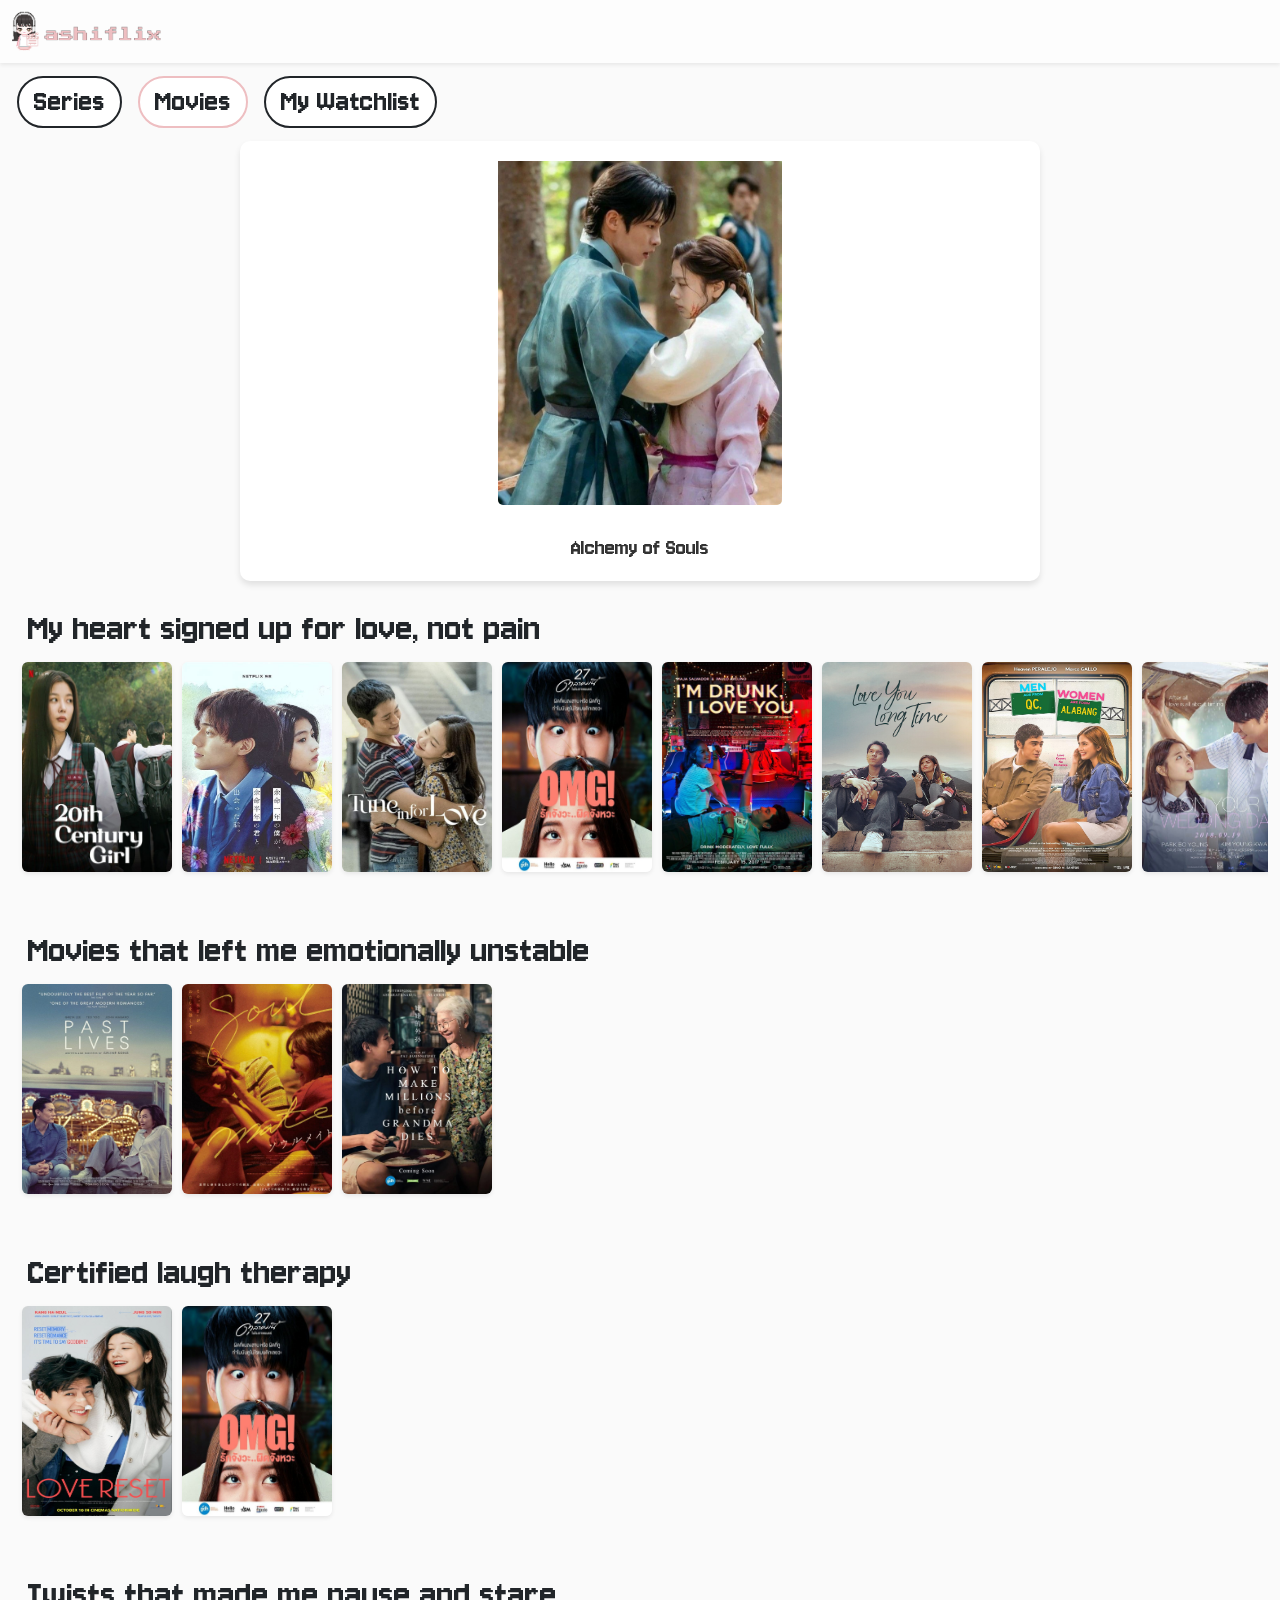
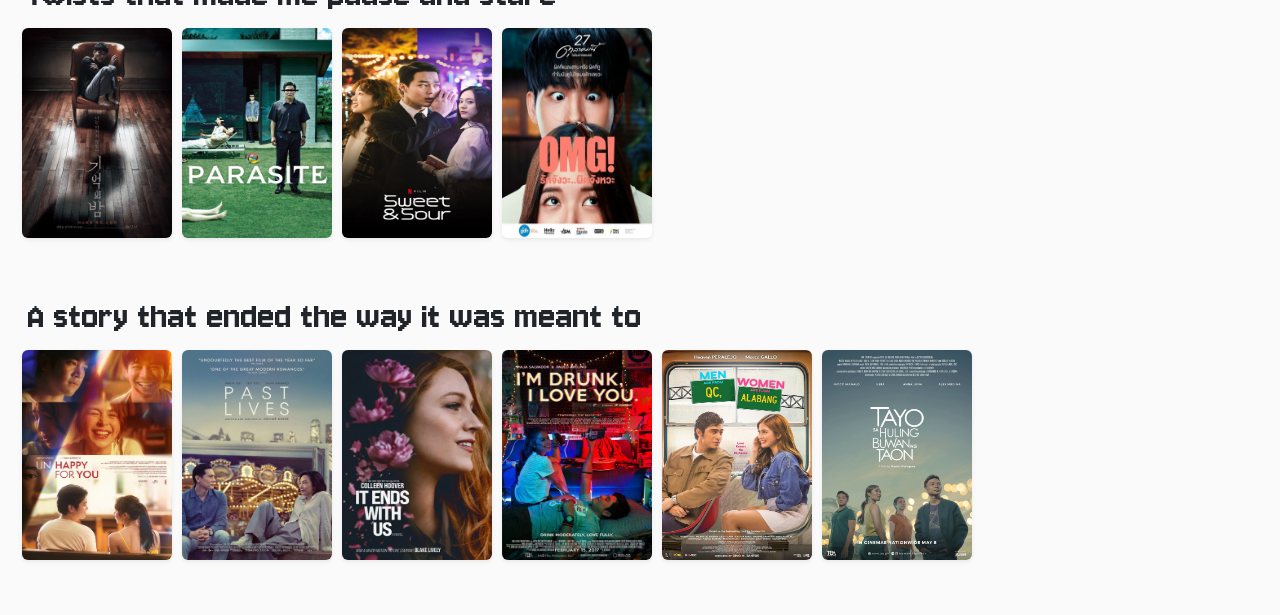
==== movies.html @ 098edb21 "update" ====
<!DOCTYPE html>
<html lang="en">
<head>
    <meta charset="UTF-8">
    <meta name="viewport" content="width=device-width, initial-scale=1.0">
    <title>Movies</title>
    <link rel="stylesheet" href="res/bootstrap@5.2.0.min.css">
    <link rel="stylesheet" href="res/chartist.min.css">
    <link href="style.css" rel="stylesheet">
    <link rel="preconnect" href="https://fonts.gstatic.com" crossorigin>
    <link href="https://fonts.googleapis.com/css2?family=Press+Start+2P&display=swap" rel="stylesheet"><link rel="preconnect" href="https://fonts.googleapis.com">
    <link rel="preconnect" href="https://fonts.gstatic.com" crossorigin>
    <link href="https://fonts.googleapis.com/css2?family=Jersey+10&family=Press+Start+2P&display=swap" rel="stylesheet">
</head>
<body>
<nav class="navbar navbar-expand-lg sticky-top shadow-sm custom-blur">
  <div class="container-fluid">
   <a href="index.html" class="me-2">
  <img src="/assets/logo.png" width="150" alt="Logo">
  </a>
  </div>
</nav>
<div class="container-fluid">
  <div class="category mt-2">
    <ul>
      <li class="category-item bg-white border-dark border border-2 rounded-pill">
        <a class="category-link fs-2 text-dark" href="series.html">Series</a>
      </li>
      <li class="category-item bg-white border-dark border border-2 rounded-pill active">
        <a class="category-link fs-2 text-dark" href="movies.html">Movies</a>
      </li>
      <li class="category-item bg-white border-dark border border-2 rounded-pill">
        <a class="category-link fs-2 text-dark" href="watchlist.html">My Watchlist</a>
      </li>
    </ul>
  </div>

  <div class="image-container mt-2">
    <div class="image-display" id="image-display">
    </div>
  </div>
  
  
<h1 class="mt-4 mb-1 ms-3 fs-1">My heart signed up for love, not pain</h1>
<div class="image-scroll-container">
  <div class="images-stack">
      <a href="shows-template.html?id=20th">
        <img src="/assets/20th.jpg" class="img rounded shadow-sm">
      </a>
  </div>
  <div class="images-stack">
      <a href="shows-template.html?id=dc">
        <img src="/assets/dc.jpg" class="img rounded shadow-sm">
      </a>
  </div>
  <div class="images-stack">
      <a href="shows-template.html?id=tifl">
        <img src="/assets/tifl.jpg" class="img rounded shadow-sm">
      </a>
  </div>
  <div class="images-stack">
      <a href="shows-template.html?id=omg">
        <img src="/assets/omg.jpg" class="img rounded shadow-sm">
      </a>
  </div>
  <div class="images-stack">
      <a href="shows-template.html?id=idily">
        <img src="/assets/idily.jpg" class="img rounded shadow-sm">
      </a>
  </div>
  <div class="images-stack">
      <a href="shows-template.html?id=lylt">
        <img src="/assets/lylt.jpg" class="img rounded shadow-sm">
      </a>
  </div>
  <div class="images-stack">
      <a href="shows-template.html?id=mw">
        <img src="/assets/mw.jpg" class="img rounded shadow-sm">
      </a>
  </div>
  <div class="images-stack">
      <a href="shows-template.html?id=oywd">
        <img src="/assets/oywd.jpg" class="img rounded shadow-sm">
      </a>
  </div>
</div>

<h1 class="mt-0 mb-1 ms-3 fs-1">Movies that left me emotionally unstable</h1>
<div class="image-scroll-container">
  <div class="images-stack">
      <a href="shows-template.html?id=pl">
        <img src="/assets/pl.jpg" class="img rounded shadow-sm">
      </a>
  </div>
  <div class="images-stack">
      <a href="shows-template.html?id=soulmate">
        <img src="/assets/soulmate.jpg" class="img rounded shadow-sm">
      </a>
  </div>
  <div class="images-stack">
      <a href="shows-template.html?id=htmm">
        <img src="/assets/htmm.jpg" class="img rounded shadow-sm">
      </a>
  </div>
</div>

<h1 class="mt-0 mb-1 ms-3 fs-1">Certified laugh therapy</h1>
<div class="image-scroll-container">
  <div class="images-stack">
      <a href="shows-template.html?id=lr">
        <img src="/assets/lr.jpg" class="img rounded shadow-sm">
      </a>
  </div>
  <div class="images-stack">
      <a href="shows-template.html?id=omg">
        <img src="/assets/omg.jpg" class="img rounded shadow-sm">
      </a>
  </div>
</div>

<h1 class="mt-0 mb-1 ms-3 fs-1">Twists that made me pause and stare</h1>
<div class="image-scroll-container">
  <div class="images-stack">
      <a href="shows-template.html?id=forgotten">
        <img src="/assets/forgotten.jpg" class="img rounded shadow-sm">
      </a>
  </div>
  <div class="images-stack">
      <a href="shows-template.html?id=parasite">
        <img src="/assets/parasite.jpg" class="img rounded shadow-sm">
      </a>
  </div>
  <div class="images-stack">
      <a href="shows-template.html?id=ss">
        <img src="/assets/ss.jpg" class="img rounded shadow-sm">
      </a>
  </div>
  <div class="images-stack">
      <a href="shows-template.html?id=omg">
        <img src="/assets/omg.jpg" class="img rounded shadow-sm">
      </a>
  </div>
</div>

<h1 class="mt-0 mb-1 ms-3 fs-1">A story that ended the way it was meant to</h1>
<div class="image-scroll-container">
  <div class="images-stack">
      <a href="shows-template.html?id=ufy">
        <img src="/assets/ufy.jpg" class="img rounded shadow-sm">
      </a>
  </div>
  <div class="images-stack">
      <a href="shows-template.html?id=pl">
        <img src="/assets/pl.jpg" class="img rounded shadow-sm">
      </a>
  </div>
  <div class="images-stack">
      <a href="shows-template.html?id=iewu">
        <img src="/assets/iewu.jpg" class="img rounded shadow-sm">
      </a>
  </div>
  <div class="images-stack">
      <a href="shows-template.html?id=idily">
        <img src="/assets/idily.jpg" class="img rounded shadow-sm">
      </a>
  </div>
  <div class="images-stack">
      <a href="shows-template.html?id=mw">
        <img src="/assets/mw.jpg" class="img rounded shadow-sm">
      </a>
  </div>
  <div class="images-stack">
      <a href="shows-template.html?id=thbt">
        <img src="/assets/thbt.jpg" class="img rounded shadow-sm">
      </a>
  </div>
</div>
</div>
    <script src="https://cdn.jsdelivr.net/npm/popper.js@1.16.0/dist/umd/popper.min.js" integrity="sha384-Q6E9RHvbIyZFJoft+2mJbHaEWldlvI9IOYy5n3zV9zzTtmI3UksdQRVvoxMfooAo" crossorigin="anonymous"></script>
    <script src="https://stackpath.bootstrapcdn.com/bootstrap/5.0.0-alpha1/js/bootstrap.min.js" integrity="sha384-oesi62hOLfzrys4LxRF63OJCXdXDipiYWBnvTl9Y9/TRlw5xlKIEHpNyvvDShgf/" crossorigin="anonymous"></script>
    <script src="https://cdn.jsdelivr.net/chartist.js/latest/chartist.min.js"></script>
    <script src="https://cdn.jsdelivr.net/npm/bootstrap@5.3.0/dist/js/bootstrap.bundle.min.js"></script>
     <script src="script.js"></script>
   
</body>
</html>
---- res/bootstrap@5.2.0.min.css ----
@charset "UTF-8";/*!
 * Bootstrap  v5.2.0 (https://getbootstrap.com/)
 * Copyright 2011-2022 The Bootstrap Authors
 * Copyright 2011-2022 Twitter, Inc.
 * Licensed under MIT (https://github.com/twbs/bootstrap/blob/main/LICENSE)
 */:root{--bs-blue:#0d6efd;--bs-indigo:#6610f2;--bs-purple:#6f42c1;--bs-pink:#d63384;--bs-red:#dc3545;--bs-orange:#fd7e14;--bs-yellow:#ffc107;--bs-green:#198754;--bs-teal:#20c997;--bs-cyan:#0dcaf0;--bs-black:#000;--bs-white:#fff;--bs-gray:#6c757d;--bs-gray-dark:#343a40;--bs-gray-100:#f8f9fa;--bs-gray-200:#e9ecef;--bs-gray-300:#dee2e6;--bs-gray-400:#ced4da;--bs-gray-500:#adb5bd;--bs-gray-600:#6c757d;--bs-gray-700:#495057;--bs-gray-800:#343a40;--bs-gray-900:#212529;--bs-primary:#0d6efd;--bs-secondary:#6c757d;--bs-success:#198754;--bs-info:#0dcaf0;--bs-warning:#ffc107;--bs-danger:#dc3545;--bs-light:#f8f9fa;--bs-dark:#212529;--bs-primary-rgb:13,110,253;--bs-secondary-rgb:108,117,125;--bs-success-rgb:25,135,84;--bs-info-rgb:13,202,240;--bs-warning-rgb:255,193,7;--bs-danger-rgb:220,53,69;--bs-light-rgb:248,249,250;--bs-dark-rgb:33,37,41;--bs-white-rgb:255,255,255;--bs-black-rgb:0,0,0;--bs-body-color-rgb:33,37,41;--bs-body-bg-rgb:255,255,255;--bs-font-sans-serif:system-ui,-apple-system,"Segoe UI",Roboto,"Helvetica Neue","Noto Sans","Liberation Sans",Arial,sans-serif,"Apple Color Emoji","Segoe UI Emoji","Segoe UI Symbol","Noto Color Emoji";--bs-font-monospace:SFMono-Regular,Menlo,Monaco,Consolas,"Liberation Mono","Courier New",monospace;--bs-gradient:linear-gradient(180deg, rgba(255, 255, 255, 0.15), rgba(255, 255, 255, 0));--bs-body-font-family:var(--bs-font-sans-serif);--bs-body-font-size:1rem;--bs-body-font-weight:400;--bs-body-line-height:1.5;--bs-body-color:#212529;--bs-body-bg:#fff;--bs-border-width:1px;--bs-border-style:solid;--bs-border-color:#dee2e6;--bs-border-color-translucent:rgba(0, 0, 0, 0.175);--bs-border-radius:0.375rem;--bs-border-radius-sm:0.25rem;--bs-border-radius-lg:0.5rem;--bs-border-radius-xl:1rem;--bs-border-radius-2xl:2rem;--bs-border-radius-pill:50rem;--bs-link-color:#0d6efd;--bs-link-hover-color:#0a58ca;--bs-code-color:#d63384;--bs-highlight-bg:#fff3cd}*,::after,::before{box-sizing:border-box}@media (prefers-reduced-motion:no-preference){:root{scroll-behavior:smooth}}body{margin:0;font-family:var(--bs-body-font-family);font-size:var(--bs-body-font-size);font-weight:var(--bs-body-font-weight);line-height:var(--bs-body-line-height);color:var(--bs-body-color);text-align:var(--bs-body-text-align);background-color:var(--bs-body-bg);-webkit-text-size-adjust:100%;-webkit-tap-highlight-color:transparent}hr{margin:1rem 0;color:inherit;border:0;border-top:1px solid;opacity:.25}.h1,.h2,.h3,.h4,.h5,.h6,h1,h2,h3,h4,h5,h6{margin-top:0;margin-bottom:.5rem;font-weight:500;line-height:1.2}.h1,h1{font-size:calc(1.375rem + 1.5vw)}@media (min-width:1200px){.h1,h1{font-size:2.5rem}}.h2,h2{font-size:calc(1.325rem + .9vw)}@media (min-width:1200px){.h2,h2{font-size:2rem}}.h3,h3{font-size:calc(1.3rem + .6vw)}@media (min-width:1200px){.h3,h3{font-size:1.75rem}}.h4,h4{font-size:calc(1.275rem + .3vw)}@media (min-width:1200px){.h4,h4{font-size:1.5rem}}.h5,h5{font-size:1.25rem}.h6,h6{font-size:1rem}p{margin-top:0;margin-bottom:1rem}abbr[title]{-webkit-text-decoration:underline dotted;text-decoration:underline dotted;cursor:help;-webkit-text-decoration-skip-ink:none;text-decoration-skip-ink:none}address{margin-bottom:1rem;font-style:normal;line-height:inherit}ol,ul{padding-left:2rem}dl,ol,ul{margin-top:0;margin-bottom:1rem}ol ol,ol ul,ul ol,ul ul{margin-bottom:0}dt{font-weight:700}dd{margin-bottom:.5rem;margin-left:0}blockquote{margin:0 0 1rem}b,strong{font-weight:bolder}.small,small{font-size:.875em}.mark,mark{padding:.1875em;background-color:var(--bs-highlight-bg)}sub,sup{position:relative;font-size:.75em;line-height:0;vertical-align:baseline}sub{bottom:-.25em}sup{top:-.5em}a{color:var(--bs-link-color);text-decoration:underline}a:hover{color:var(--bs-link-hover-color)}a:not([href]):not([class]),a:not([href]):not([class]):hover{color:inherit;text-decoration:none}code,kbd,pre,samp{font-family:var(--bs-font-monospace);font-size:1em}pre{display:block;margin-top:0;margin-bottom:1rem;overflow:auto;font-size:.875em}pre code{font-size:inherit;color:inherit;word-break:normal}code{font-size:.875em;color:var(--bs-code-color);word-wrap:break-word}a>code{color:inherit}kbd{padding:.1875rem .375rem;font-size:.875em;color:var(--bs-body-bg);background-color:var(--bs-body-color);border-radius:.25rem}kbd kbd{padding:0;font-size:1em}figure{margin:0 0 1rem}img,svg{vertical-align:middle}table{caption-side:bottom;border-collapse:collapse}caption{padding-top:.5rem;padding-bottom:.5rem;color:#6c757d;text-align:left}th{text-align:inherit;text-align:-webkit-match-parent}tbody,td,tfoot,th,thead,tr{border-color:inherit;border-style:solid;border-width:0}label{display:inline-block}button{border-radius:0}button:focus:not(:focus-visible){outline:0}button,input,optgroup,select,textarea{margin:0;font-family:inherit;font-size:inherit;line-height:inherit}button,select{text-transform:none}[role=button]{cursor:pointer}select{word-wrap:normal}select:disabled{opacity:1}[list]:not([type=date]):not([type=datetime-local]):not([type=month]):not([type=week]):not([type=time])::-webkit-calendar-picker-indicator{display:none!important}[type=button],[type=reset],[type=submit],button{-webkit-appearance:button}[type=button]:not(:disabled),[type=reset]:not(:disabled),[type=submit]:not(:disabled),button:not(:disabled){cursor:pointer}::-moz-focus-inner{padding:0;border-style:none}textarea{resize:vertical}fieldset{min-width:0;padding:0;margin:0;border:0}legend{float:left;width:100%;padding:0;margin-bottom:.5rem;font-size:calc(1.275rem + .3vw);line-height:inherit}@media (min-width:1200px){legend{font-size:1.5rem}}legend+*{clear:left}::-webkit-datetime-edit-day-field,::-webkit-datetime-edit-fields-wrapper,::-webkit-datetime-edit-hour-field,::-webkit-datetime-edit-minute,::-webkit-datetime-edit-month-field,::-webkit-datetime-edit-text,::-webkit-datetime-edit-year-field{padding:0}::-webkit-inner-spin-button{height:auto}[type=search]{outline-offset:-2px;-webkit-appearance:textfield}::-webkit-search-decoration{-webkit-appearance:none}::-webkit-color-swatch-wrapper{padding:0}::-webkit-file-upload-button{font:inherit;-webkit-appearance:button}::file-selector-button{font:inherit;-webkit-appearance:button}output{display:inline-block}iframe{border:0}summary{display:list-item;cursor:pointer}progress{vertical-align:baseline}[hidden]{display:none!important}.lead{font-size:1.25rem;font-weight:300}.display-1{font-size:calc(1.625rem + 4.5vw);font-weight:300;line-height:1.2}@media (min-width:1200px){.display-1{font-size:5rem}}.display-2{font-size:calc(1.575rem + 3.9vw);font-weight:300;line-height:1.2}@media (min-width:1200px){.display-2{font-size:4.5rem}}.display-3{font-size:calc(1.525rem + 3.3vw);font-weight:300;line-height:1.2}@media (min-width:1200px){.display-3{font-size:4rem}}.display-4{font-size:calc(1.475rem + 2.7vw);font-weight:300;line-height:1.2}@media (min-width:1200px){.display-4{font-size:3.5rem}}.display-5{font-size:calc(1.425rem + 2.1vw);font-weight:300;line-height:1.2}@media (min-width:1200px){.display-5{font-size:3rem}}.display-6{font-size:calc(1.375rem + 1.5vw);font-weight:300;line-height:1.2}@media (min-width:1200px){.display-6{font-size:2.5rem}}.list-unstyled{padding-left:0;list-style:none}.list-inline{padding-left:0;list-style:none}.list-inline-item{display:inline-block}.list-inline-item:not(:last-child){margin-right:.5rem}.initialism{font-size:.875em;text-transform:uppercase}.blockquote{margin-bottom:1rem;font-size:1.25rem}.blockquote>:last-child{margin-bottom:0}.blockquote-footer{margin-top:-1rem;margin-bottom:1rem;font-size:.875em;color:#6c757d}.blockquote-footer::before{content:"— "}.img-fluid{max-width:100%;height:auto}.img-thumbnail{padding:.25rem;background-color:#fff;border:1px solid var(--bs-border-color);border-radius:.375rem;max-width:100%;height:auto}.figure{display:inline-block}.figure-img{margin-bottom:.5rem;line-height:1}.figure-caption{font-size:.875em;color:#6c757d}.container,.container-fluid,.container-lg,.container-md,.container-sm,.container-xl,.container-xxl{--bs-gutter-x:1.5rem;--bs-gutter-y:0;width:100%;padding-right:calc(var(--bs-gutter-x) * .5);padding-left:calc(var(--bs-gutter-x) * .5);margin-right:auto;margin-left:auto}@media (min-width:576px){.container,.container-sm{max-width:540px}}@media (min-width:768px){.container,.container-md,.container-sm{max-width:720px}}@media (min-width:992px){.container,.container-lg,.container-md,.container-sm{max-width:960px}}@media (min-width:1200px){.container,.container-lg,.container-md,.container-sm,.container-xl{max-width:1140px}}@media (min-width:1400px){.container,.container-lg,.container-md,.container-sm,.container-xl,.container-xxl{max-width:1320px}}.row{--bs-gutter-x:1.5rem;--bs-gutter-y:0;display:flex;flex-wrap:wrap;margin-top:calc(-1 * var(--bs-gutter-y));margin-right:calc(-.5 * var(--bs-gutter-x));margin-left:calc(-.5 * var(--bs-gutter-x))}.row>*{flex-shrink:0;width:100%;max-width:100%;padding-right:calc(var(--bs-gutter-x) * .5);padding-left:calc(var(--bs-gutter-x) * .5);margin-top:var(--bs-gutter-y)}.col{flex:1 0 0%}.row-cols-auto>*{flex:0 0 auto;width:auto}.row-cols-1>*{flex:0 0 auto;width:100%}.row-cols-2>*{flex:0 0 auto;width:50%}.row-cols-3>*{flex:0 0 auto;width:33.3333333333%}.row-cols-4>*{flex:0 0 auto;width:25%}.row-cols-5>*{flex:0 0 auto;width:20%}.row-cols-6>*{flex:0 0 auto;width:16.6666666667%}.col-auto{flex:0 0 auto;width:auto}.col-1{flex:0 0 auto;width:8.33333333%}.col-2{flex:0 0 auto;width:16.66666667%}.col-3{flex:0 0 auto;width:25%}.col-4{flex:0 0 auto;width:33.33333333%}.col-5{flex:0 0 auto;width:41.66666667%}.col-6{flex:0 0 auto;width:50%}.col-7{flex:0 0 auto;width:58.33333333%}.col-8{flex:0 0 auto;width:66.66666667%}.col-9{flex:0 0 auto;width:75%}.col-10{flex:0 0 auto;width:83.33333333%}.col-11{flex:0 0 auto;width:91.66666667%}.col-12{flex:0 0 auto;width:100%}.offset-1{margin-left:8.33333333%}.offset-2{margin-left:16.66666667%}.offset-3{margin-left:25%}.offset-4{margin-left:33.33333333%}.offset-5{margin-left:41.66666667%}.offset-6{margin-left:50%}.offset-7{margin-left:58.33333333%}.offset-8{margin-left:66.66666667%}.offset-9{margin-left:75%}.offset-10{margin-left:83.33333333%}.offset-11{margin-left:91.66666667%}.g-0,.gx-0{--bs-gutter-x:0}.g-0,.gy-0{--bs-gutter-y:0}.g-1,.gx-1{--bs-gutter-x:0.25rem}.g-1,.gy-1{--bs-gutter-y:0.25rem}.g-2,.gx-2{--bs-gutter-x:0.5rem}.g-2,.gy-2{--bs-gutter-y:0.5rem}.g-3,.gx-3{--bs-gutter-x:1rem}.g-3,.gy-3{--bs-gutter-y:1rem}.g-4,.gx-4{--bs-gutter-x:1.5rem}.g-4,.gy-4{--bs-gutter-y:1.5rem}.g-5,.gx-5{--bs-gutter-x:3rem}.g-5,.gy-5{--bs-gutter-y:3rem}@media (min-width:576px){.col-sm{flex:1 0 0%}.row-cols-sm-auto>*{flex:0 0 auto;width:auto}.row-cols-sm-1>*{flex:0 0 auto;width:100%}.row-cols-sm-2>*{flex:0 0 auto;width:50%}.row-cols-sm-3>*{flex:0 0 auto;width:33.3333333333%}.row-cols-sm-4>*{flex:0 0 auto;width:25%}.row-cols-sm-5>*{flex:0 0 auto;width:20%}.row-cols-sm-6>*{flex:0 0 auto;width:16.6666666667%}.col-sm-auto{flex:0 0 auto;width:auto}.col-sm-1{flex:0 0 auto;width:8.33333333%}.col-sm-2{flex:0 0 auto;width:16.66666667%}.col-sm-3{flex:0 0 auto;width:25%}.col-sm-4{flex:0 0 auto;width:33.33333333%}.col-sm-5{flex:0 0 auto;width:41.66666667%}.col-sm-6{flex:0 0 auto;width:50%}.col-sm-7{flex:0 0 auto;width:58.33333333%}.col-sm-8{flex:0 0 auto;width:66.66666667%}.col-sm-9{flex:0 0 auto;width:75%}.col-sm-10{flex:0 0 auto;width:83.33333333%}.col-sm-11{flex:0 0 auto;width:91.66666667%}.col-sm-12{flex:0 0 auto;width:100%}.offset-sm-0{margin-left:0}.offset-sm-1{margin-left:8.33333333%}.offset-sm-2{margin-left:16.66666667%}.offset-sm-3{margin-left:25%}.offset-sm-4{margin-left:33.33333333%}.offset-sm-5{margin-left:41.66666667%}.offset-sm-6{margin-left:50%}.offset-sm-7{margin-left:58.33333333%}.offset-sm-8{margin-left:66.66666667%}.offset-sm-9{margin-left:75%}.offset-sm-10{margin-left:83.33333333%}.offset-sm-11{margin-left:91.66666667%}.g-sm-0,.gx-sm-0{--bs-gutter-x:0}.g-sm-0,.gy-sm-0{--bs-gutter-y:0}.g-sm-1,.gx-sm-1{--bs-gutter-x:0.25rem}.g-sm-1,.gy-sm-1{--bs-gutter-y:0.25rem}.g-sm-2,.gx-sm-2{--bs-gutter-x:0.5rem}.g-sm-2,.gy-sm-2{--bs-gutter-y:0.5rem}.g-sm-3,.gx-sm-3{--bs-gutter-x:1rem}.g-sm-3,.gy-sm-3{--bs-gutter-y:1rem}.g-sm-4,.gx-sm-4{--bs-gutter-x:1.5rem}.g-sm-4,.gy-sm-4{--bs-gutter-y:1.5rem}.g-sm-5,.gx-sm-5{--bs-gutter-x:3rem}.g-sm-5,.gy-sm-5{--bs-gutter-y:3rem}}@media (min-width:768px){.col-md{flex:1 0 0%}.row-cols-md-auto>*{flex:0 0 auto;width:auto}.row-cols-md-1>*{flex:0 0 auto;width:100%}.row-cols-md-2>*{flex:0 0 auto;width:50%}.row-cols-md-3>*{flex:0 0 auto;width:33.3333333333%}.row-cols-md-4>*{flex:0 0 auto;width:25%}.row-cols-md-5>*{flex:0 0 auto;width:20%}.row-cols-md-6>*{flex:0 0 auto;width:16.6666666667%}.col-md-auto{flex:0 0 auto;width:auto}.col-md-1{flex:0 0 auto;width:8.33333333%}.col-md-2{flex:0 0 auto;width:16.66666667%}.col-md-3{flex:0 0 auto;width:25%}.col-md-4{flex:0 0 auto;width:33.33333333%}.col-md-5{flex:0 0 auto;width:41.66666667%}.col-md-6{flex:0 0 auto;width:50%}.col-md-7{flex:0 0 auto;width:58.33333333%}.col-md-8{flex:0 0 auto;width:66.66666667%}.col-md-9{flex:0 0 auto;width:75%}.col-md-10{flex:0 0 auto;width:83.33333333%}.col-md-11{flex:0 0 auto;width:91.66666667%}.col-md-12{flex:0 0 auto;width:100%}.offset-md-0{margin-left:0}.offset-md-1{margin-left:8.33333333%}.offset-md-2{margin-left:16.66666667%}.offset-md-3{margin-left:25%}.offset-md-4{margin-left:33.33333333%}.offset-md-5{margin-left:41.66666667%}.offset-md-6{margin-left:50%}.offset-md-7{margin-left:58.33333333%}.offset-md-8{margin-left:66.66666667%}.offset-md-9{margin-left:75%}.offset-md-10{margin-left:83.33333333%}.offset-md-11{margin-left:91.66666667%}.g-md-0,.gx-md-0{--bs-gutter-x:0}.g-md-0,.gy-md-0{--bs-gutter-y:0}.g-md-1,.gx-md-1{--bs-gutter-x:0.25rem}.g-md-1,.gy-md-1{--bs-gutter-y:0.25rem}.g-md-2,.gx-md-2{--bs-gutter-x:0.5rem}.g-md-2,.gy-md-2{--bs-gutter-y:0.5rem}.g-md-3,.gx-md-3{--bs-gutter-x:1rem}.g-md-3,.gy-md-3{--bs-gutter-y:1rem}.g-md-4,.gx-md-4{--bs-gutter-x:1.5rem}.g-md-4,.gy-md-4{--bs-gutter-y:1.5rem}.g-md-5,.gx-md-5{--bs-gutter-x:3rem}.g-md-5,.gy-md-5{--bs-gutter-y:3rem}}@media (min-width:992px){.col-lg{flex:1 0 0%}.row-cols-lg-auto>*{flex:0 0 auto;width:auto}.row-cols-lg-1>*{flex:0 0 auto;width:100%}.row-cols-lg-2>*{flex:0 0 auto;width:50%}.row-cols-lg-3>*{flex:0 0 auto;width:33.3333333333%}.row-cols-lg-4>*{flex:0 0 auto;width:25%}.row-cols-lg-5>*{flex:0 0 auto;width:20%}.row-cols-lg-6>*{flex:0 0 auto;width:16.6666666667%}.col-lg-auto{flex:0 0 auto;width:auto}.col-lg-1{flex:0 0 auto;width:8.33333333%}.col-lg-2{flex:0 0 auto;width:16.66666667%}.col-lg-3{flex:0 0 auto;width:25%}.col-lg-4{flex:0 0 auto;width:33.33333333%}.col-lg-5{flex:0 0 auto;width:41.66666667%}.col-lg-6{flex:0 0 auto;width:50%}.col-lg-7{flex:0 0 auto;width:58.33333333%}.col-lg-8{flex:0 0 auto;width:66.66666667%}.col-lg-9{flex:0 0 auto;width:75%}.col-lg-10{flex:0 0 auto;width:83.33333333%}.col-lg-11{flex:0 0 auto;width:91.66666667%}.col-lg-12{flex:0 0 auto;width:100%}.offset-lg-0{margin-left:0}.offset-lg-1{margin-left:8.33333333%}.offset-lg-2{margin-left:16.66666667%}.offset-lg-3{margin-left:25%}.offset-lg-4{margin-left:33.33333333%}.offset-lg-5{margin-left:41.66666667%}.offset-lg-6{margin-left:50%}.offset-lg-7{margin-left:58.33333333%}.offset-lg-8{margin-left:66.66666667%}.offset-lg-9{margin-left:75%}.offset-lg-10{margin-left:83.33333333%}.offset-lg-11{margin-left:91.66666667%}.g-lg-0,.gx-lg-0{--bs-gutter-x:0}.g-lg-0,.gy-lg-0{--bs-gutter-y:0}.g-lg-1,.gx-lg-1{--bs-gutter-x:0.25rem}.g-lg-1,.gy-lg-1{--bs-gutter-y:0.25rem}.g-lg-2,.gx-lg-2{--bs-gutter-x:0.5rem}.g-lg-2,.gy-lg-2{--bs-gutter-y:0.5rem}.g-lg-3,.gx-lg-3{--bs-gutter-x:1rem}.g-lg-3,.gy-lg-3{--bs-gutter-y:1rem}.g-lg-4,.gx-lg-4{--bs-gutter-x:1.5rem}.g-lg-4,.gy-lg-4{--bs-gutter-y:1.5rem}.g-lg-5,.gx-lg-5{--bs-gutter-x:3rem}.g-lg-5,.gy-lg-5{--bs-gutter-y:3rem}}@media (min-width:1200px){.col-xl{flex:1 0 0%}.row-cols-xl-auto>*{flex:0 0 auto;width:auto}.row-cols-xl-1>*{flex:0 0 auto;width:100%}.row-cols-xl-2>*{flex:0 0 auto;width:50%}.row-cols-xl-3>*{flex:0 0 auto;width:33.3333333333%}.row-cols-xl-4>*{flex:0 0 auto;width:25%}.row-cols-xl-5>*{flex:0 0 auto;width:20%}.row-cols-xl-6>*{flex:0 0 auto;width:16.6666666667%}.col-xl-auto{flex:0 0 auto;width:auto}.col-xl-1{flex:0 0 auto;width:8.33333333%}.col-xl-2{flex:0 0 auto;width:16.66666667%}.col-xl-3{flex:0 0 auto;width:25%}.col-xl-4{flex:0 0 auto;width:33.33333333%}.col-xl-5{flex:0 0 auto;width:41.66666667%}.col-xl-6{flex:0 0 auto;width:50%}.col-xl-7{flex:0 0 auto;width:58.33333333%}.col-xl-8{flex:0 0 auto;width:66.66666667%}.col-xl-9{flex:0 0 auto;width:75%}.col-xl-10{flex:0 0 auto;width:83.33333333%}.col-xl-11{flex:0 0 auto;width:91.66666667%}.col-xl-12{flex:0 0 auto;width:100%}.offset-xl-0{margin-left:0}.offset-xl-1{margin-left:8.33333333%}.offset-xl-2{margin-left:16.66666667%}.offset-xl-3{margin-left:25%}.offset-xl-4{margin-left:33.33333333%}.offset-xl-5{margin-left:41.66666667%}.offset-xl-6{margin-left:50%}.offset-xl-7{margin-left:58.33333333%}.offset-xl-8{margin-left:66.66666667%}.offset-xl-9{margin-left:75%}.offset-xl-10{margin-left:83.33333333%}.offset-xl-11{margin-left:91.66666667%}.g-xl-0,.gx-xl-0{--bs-gutter-x:0}.g-xl-0,.gy-xl-0{--bs-gutter-y:0}.g-xl-1,.gx-xl-1{--bs-gutter-x:0.25rem}.g-xl-1,.gy-xl-1{--bs-gutter-y:0.25rem}.g-xl-2,.gx-xl-2{--bs-gutter-x:0.5rem}.g-xl-2,.gy-xl-2{--bs-gutter-y:0.5rem}.g-xl-3,.gx-xl-3{--bs-gutter-x:1rem}.g-xl-3,.gy-xl-3{--bs-gutter-y:1rem}.g-xl-4,.gx-xl-4{--bs-gutter-x:1.5rem}.g-xl-4,.gy-xl-4{--bs-gutter-y:1.5rem}.g-xl-5,.gx-xl-5{--bs-gutter-x:3rem}.g-xl-5,.gy-xl-5{--bs-gutter-y:3rem}}@media (min-width:1400px){.col-xxl{flex:1 0 0%}.row-cols-xxl-auto>*{flex:0 0 auto;width:auto}.row-cols-xxl-1>*{flex:0 0 auto;width:100%}.row-cols-xxl-2>*{flex:0 0 auto;width:50%}.row-cols-xxl-3>*{flex:0 0 auto;width:33.3333333333%}.row-cols-xxl-4>*{flex:0 0 auto;width:25%}.row-cols-xxl-5>*{flex:0 0 auto;width:20%}.row-cols-xxl-6>*{flex:0 0 auto;width:16.6666666667%}.col-xxl-auto{flex:0 0 auto;width:auto}.col-xxl-1{flex:0 0 auto;width:8.33333333%}.col-xxl-2{flex:0 0 auto;width:16.66666667%}.col-xxl-3{flex:0 0 auto;width:25%}.col-xxl-4{flex:0 0 auto;width:33.33333333%}.col-xxl-5{flex:0 0 auto;width:41.66666667%}.col-xxl-6{flex:0 0 auto;width:50%}.col-xxl-7{flex:0 0 auto;width:58.33333333%}.col-xxl-8{flex:0 0 auto;width:66.66666667%}.col-xxl-9{flex:0 0 auto;width:75%}.col-xxl-10{flex:0 0 auto;width:83.33333333%}.col-xxl-11{flex:0 0 auto;width:91.66666667%}.col-xxl-12{flex:0 0 auto;width:100%}.offset-xxl-0{margin-left:0}.offset-xxl-1{margin-left:8.33333333%}.offset-xxl-2{margin-left:16.66666667%}.offset-xxl-3{margin-left:25%}.offset-xxl-4{margin-left:33.33333333%}.offset-xxl-5{margin-left:41.66666667%}.offset-xxl-6{margin-left:50%}.offset-xxl-7{margin-left:58.33333333%}.offset-xxl-8{margin-left:66.66666667%}.offset-xxl-9{margin-left:75%}.offset-xxl-10{margin-left:83.33333333%}.offset-xxl-11{margin-left:91.66666667%}.g-xxl-0,.gx-xxl-0{--bs-gutter-x:0}.g-xxl-0,.gy-xxl-0{--bs-gutter-y:0}.g-xxl-1,.gx-xxl-1{--bs-gutter-x:0.25rem}.g-xxl-1,.gy-xxl-1{--bs-gutter-y:0.25rem}.g-xxl-2,.gx-xxl-2{--bs-gutter-x:0.5rem}.g-xxl-2,.gy-xxl-2{--bs-gutter-y:0.5rem}.g-xxl-3,.gx-xxl-3{--bs-gutter-x:1rem}.g-xxl-3,.gy-xxl-3{--bs-gutter-y:1rem}.g-xxl-4,.gx-xxl-4{--bs-gutter-x:1.5rem}.g-xxl-4,.gy-xxl-4{--bs-gutter-y:1.5rem}.g-xxl-5,.gx-xxl-5{--bs-gutter-x:3rem}.g-xxl-5,.gy-xxl-5{--bs-gutter-y:3rem}}.table{--bs-table-color:var(--bs-body-color);--bs-table-bg:transparent;--bs-table-border-color:var(--bs-border-color);--bs-table-accent-bg:transparent;--bs-table-striped-color:var(--bs-body-color);--bs-table-striped-bg:rgba(0, 0, 0, 0.05);--bs-table-active-color:var(--bs-body-color);--bs-table-active-bg:rgba(0, 0, 0, 0.1);--bs-table-hover-color:var(--bs-body-color);--bs-table-hover-bg:rgba(0, 0, 0, 0.075);width:100%;margin-bottom:1rem;color:var(--bs-table-color);vertical-align:top;border-color:var(--bs-table-border-color)}.table>:not(caption)>*>*{padding:.5rem .5rem;background-color:var(--bs-table-bg);border-bottom-width:1px;box-shadow:inset 0 0 0 9999px var(--bs-table-accent-bg)}.table>tbody{vertical-align:inherit}.table>thead{vertical-align:bottom}.table-group-divider{border-top:2px solid currentcolor}.caption-top{caption-side:top}.table-sm>:not(caption)>*>*{padding:.25rem .25rem}.table-bordered>:not(caption)>*{border-width:1px 0}.table-bordered>:not(caption)>*>*{border-width:0 1px}.table-borderless>:not(caption)>*>*{border-bottom-width:0}.table-borderless>:not(:first-child){border-top-width:0}.table-striped>tbody>tr:nth-of-type(odd)>*{--bs-table-accent-bg:var(--bs-table-striped-bg);color:var(--bs-table-striped-color)}.table-striped-columns>:not(caption)>tr>:nth-child(2n){--bs-table-accent-bg:var(--bs-table-striped-bg);color:var(--bs-table-striped-color)}.table-active{--bs-table-accent-bg:var(--bs-table-active-bg);color:var(--bs-table-active-color)}.table-hover>tbody>tr:hover>*{--bs-table-accent-bg:var(--bs-table-hover-bg);color:var(--bs-table-hover-color)}.table-primary{--bs-table-color:#000;--bs-table-bg:#cfe2ff;--bs-table-border-color:#bacbe6;--bs-table-striped-bg:#c5d7f2;--bs-table-striped-color:#000;--bs-table-active-bg:#bacbe6;--bs-table-active-color:#000;--bs-table-hover-bg:#bfd1ec;--bs-table-hover-color:#000;color:var(--bs-table-color);border-color:var(--bs-table-border-color)}.table-secondary{--bs-table-color:#000;--bs-table-bg:#e2e3e5;--bs-table-border-color:#cbccce;--bs-table-striped-bg:#d7d8da;--bs-table-striped-color:#000;--bs-table-active-bg:#cbccce;--bs-table-active-color:#000;--bs-table-hover-bg:#d1d2d4;--bs-table-hover-color:#000;color:var(--bs-table-color);border-color:var(--bs-table-border-color)}.table-success{--bs-table-color:#000;--bs-table-bg:#d1e7dd;--bs-table-border-color:#bcd0c7;--bs-table-striped-bg:#c7dbd2;--bs-table-striped-color:#000;--bs-table-active-bg:#bcd0c7;--bs-table-active-color:#000;--bs-table-hover-bg:#c1d6cc;--bs-table-hover-color:#000;color:var(--bs-table-color);border-color:var(--bs-table-border-color)}.table-info{--bs-table-color:#000;--bs-table-bg:#cff4fc;--bs-table-border-color:#badce3;--bs-table-striped-bg:#c5e8ef;--bs-table-striped-color:#000;--bs-table-active-bg:#badce3;--bs-table-active-color:#000;--bs-table-hover-bg:#bfe2e9;--bs-table-hover-color:#000;color:var(--bs-table-color);border-color:var(--bs-table-border-color)}.table-warning{--bs-table-color:#000;--bs-table-bg:#fff3cd;--bs-table-border-color:#e6dbb9;--bs-table-striped-bg:#f2e7c3;--bs-table-striped-color:#000;--bs-table-active-bg:#e6dbb9;--bs-table-active-color:#000;--bs-table-hover-bg:#ece1be;--bs-table-hover-color:#000;color:var(--bs-table-color);border-color:var(--bs-table-border-color)}.table-danger{--bs-table-color:#000;--bs-table-bg:#f8d7da;--bs-table-border-color:#dfc2c4;--bs-table-striped-bg:#eccccf;--bs-table-striped-color:#000;--bs-table-active-bg:#dfc2c4;--bs-table-active-color:#000;--bs-table-hover-bg:#e5c7ca;--bs-table-hover-color:#000;color:var(--bs-table-color);border-color:var(--bs-table-border-color)}.table-light{--bs-table-color:#000;--bs-table-bg:#f8f9fa;--bs-table-border-color:#dfe0e1;--bs-table-striped-bg:#ecedee;--bs-table-striped-color:#000;--bs-table-active-bg:#dfe0e1;--bs-table-active-color:#000;--bs-table-hover-bg:#e5e6e7;--bs-table-hover-color:#000;color:var(--bs-table-color);border-color:var(--bs-table-border-color)}.table-dark{--bs-table-color:#fff;--bs-table-bg:#212529;--bs-table-border-color:#373b3e;--bs-table-striped-bg:#2c3034;--bs-table-striped-color:#fff;--bs-table-active-bg:#373b3e;--bs-table-active-color:#fff;--bs-table-hover-bg:#323539;--bs-table-hover-color:#fff;color:var(--bs-table-color);border-color:var(--bs-table-border-color)}.table-responsive{overflow-x:auto;-webkit-overflow-scrolling:touch}@media (max-width:575.98px){.table-responsive-sm{overflow-x:auto;-webkit-overflow-scrolling:touch}}@media (max-width:767.98px){.table-responsive-md{overflow-x:auto;-webkit-overflow-scrolling:touch}}@media (max-width:991.98px){.table-responsive-lg{overflow-x:auto;-webkit-overflow-scrolling:touch}}@media (max-width:1199.98px){.table-responsive-xl{overflow-x:auto;-webkit-overflow-scrolling:touch}}@media (max-width:1399.98px){.table-responsive-xxl{overflow-x:auto;-webkit-overflow-scrolling:touch}}.form-label{margin-bottom:.5rem}.col-form-label{padding-top:calc(.375rem + 1px);padding-bottom:calc(.375rem + 1px);margin-bottom:0;font-size:inherit;line-height:1.5}.col-form-label-lg{padding-top:calc(.5rem + 1px);padding-bottom:calc(.5rem + 1px);font-size:1.25rem}.col-form-label-sm{padding-top:calc(.25rem + 1px);padding-bottom:calc(.25rem + 1px);font-size:.875rem}.form-text{margin-top:.25rem;font-size:.875em;color:#6c757d}.form-control{display:block;width:100%;padding:.375rem .75rem;font-size:1rem;font-weight:400;line-height:1.5;color:#212529;background-color:#fff;background-clip:padding-box;border:1px solid #ced4da;-webkit-appearance:none;-moz-appearance:none;appearance:none;border-radius:.375rem;transition:border-color .15s ease-in-out,box-shadow .15s ease-in-out}@media (prefers-reduced-motion:reduce){.form-control{transition:none}}.form-control[type=file]{overflow:hidden}.form-control[type=file]:not(:disabled):not([readonly]){cursor:pointer}.form-control:focus{color:#212529;background-color:#fff;border-color:#86b7fe;outline:0;box-shadow:0 0 0 .25rem rgba(13,110,253,.25)}.form-control::-webkit-date-and-time-value{height:1.5em}.form-control::-moz-placeholder{color:#6c757d;opacity:1}.form-control::placeholder{color:#6c757d;opacity:1}.form-control:disabled{background-color:#e9ecef;opacity:1}.form-control::-webkit-file-upload-button{padding:.375rem .75rem;margin:-.375rem -.75rem;-webkit-margin-end:.75rem;margin-inline-end:.75rem;color:#212529;background-color:#e9ecef;pointer-events:none;border-color:inherit;border-style:solid;border-width:0;border-inline-end-width:1px;border-radius:0;-webkit-transition:color .15s ease-in-out,background-color .15s ease-in-out,border-color .15s ease-in-out,box-shadow .15s ease-in-out;transition:color .15s ease-in-out,background-color .15s ease-in-out,border-color .15s ease-in-out,box-shadow .15s ease-in-out}.form-control::file-selector-button{padding:.375rem .75rem;margin:-.375rem -.75rem;-webkit-margin-end:.75rem;margin-inline-end:.75rem;color:#212529;background-color:#e9ecef;pointer-events:none;border-color:inherit;border-style:solid;border-width:0;border-inline-end-width:1px;border-radius:0;transition:color .15s ease-in-out,background-color .15s ease-in-out,border-color .15s ease-in-out,box-shadow .15s ease-in-out}@media (prefers-reduced-motion:reduce){.form-control::-webkit-file-upload-button{-webkit-transition:none;transition:none}.form-control::file-selector-button{transition:none}}.form-control:hover:not(:disabled):not([readonly])::-webkit-file-upload-button{background-color:#dde0e3}.form-control:hover:not(:disabled):not([readonly])::file-selector-button{background-color:#dde0e3}.form-control-plaintext{display:block;width:100%;padding:.375rem 0;margin-bottom:0;line-height:1.5;color:#212529;background-color:transparent;border:solid transparent;border-width:1px 0}.form-control-plaintext:focus{outline:0}.form-control-plaintext.form-control-lg,.form-control-plaintext.form-control-sm{padding-right:0;padding-left:0}.form-control-sm{min-height:calc(1.5em + .5rem + 2px);padding:.25rem .5rem;font-size:.875rem;border-radius:.25rem}.form-control-sm::-webkit-file-upload-button{padding:.25rem .5rem;margin:-.25rem -.5rem;-webkit-margin-end:.5rem;margin-inline-end:.5rem}.form-control-sm::file-selector-button{padding:.25rem .5rem;margin:-.25rem -.5rem;-webkit-margin-end:.5rem;margin-inline-end:.5rem}.form-control-lg{min-height:calc(1.5em + 1rem + 2px);padding:.5rem 1rem;font-size:1.25rem;border-radius:.5rem}.form-control-lg::-webkit-file-upload-button{padding:.5rem 1rem;margin:-.5rem -1rem;-webkit-margin-end:1rem;margin-inline-end:1rem}.form-control-lg::file-selector-button{padding:.5rem 1rem;margin:-.5rem -1rem;-webkit-margin-end:1rem;margin-inline-end:1rem}textarea.form-control{min-height:calc(1.5em + .75rem + 2px)}textarea.form-control-sm{min-height:calc(1.5em + .5rem + 2px)}textarea.form-control-lg{min-height:calc(1.5em + 1rem + 2px)}.form-control-color{width:3rem;height:calc(1.5em + .75rem + 2px);padding:.375rem}.form-control-color:not(:disabled):not([readonly]){cursor:pointer}.form-control-color::-moz-color-swatch{border:0!important;border-radius:.375rem}.form-control-color::-webkit-color-swatch{border-radius:.375rem}.form-control-color.form-control-sm{height:calc(1.5em + .5rem + 2px)}.form-control-color.form-control-lg{height:calc(1.5em + 1rem + 2px)}.form-select{display:block;width:100%;padding:.375rem 2.25rem .375rem .75rem;-moz-padding-start:calc(0.75rem - 3px);font-size:1rem;font-weight:400;line-height:1.5;color:#212529;background-color:#fff;background-image:url("data:image/svg+xml,%3csvg xmlns='http://www.w3.org/2000/svg' viewBox='0 0 16 16'%3e%3cpath fill='none' stroke='%23343a40' stroke-linecap='round' stroke-linejoin='round' stroke-width='2' d='m2 5 6 6 6-6'/%3e%3c/svg%3e");background-repeat:no-repeat;background-position:right .75rem center;background-size:16px 12px;border:1px solid #ced4da;border-radius:.375rem;transition:border-color .15s ease-in-out,box-shadow .15s ease-in-out;-webkit-appearance:none;-moz-appearance:none;appearance:none}@media (prefers-reduced-motion:reduce){.form-select{transition:none}}.form-select:focus{border-color:#86b7fe;outline:0;box-shadow:0 0 0 .25rem rgba(13,110,253,.25)}.form-select[multiple],.form-select[size]:not([size="1"]){padding-right:.75rem;background-image:none}.form-select:disabled{background-color:#e9ecef}.form-select:-moz-focusring{color:transparent;text-shadow:0 0 0 #212529}.form-select-sm{padding-top:.25rem;padding-bottom:.25rem;padding-left:.5rem;font-size:.875rem;border-radius:.25rem}.form-select-lg{padding-top:.5rem;padding-bottom:.5rem;padding-left:1rem;font-size:1.25rem;border-radius:.5rem}.form-check{display:block;min-height:1.5rem;padding-left:1.5em;margin-bottom:.125rem}.form-check .form-check-input{float:left;margin-left:-1.5em}.form-check-reverse{padding-right:1.5em;padding-left:0;text-align:right}.form-check-reverse .form-check-input{float:right;margin-right:-1.5em;margin-left:0}.form-check-input{width:1em;height:1em;margin-top:.25em;vertical-align:top;background-color:#fff;background-repeat:no-repeat;background-position:center;background-size:contain;border:1px solid rgba(0,0,0,.25);-webkit-appearance:none;-moz-appearance:none;appearance:none;-webkit-print-color-adjust:exact;color-adjust:exact;print-color-adjust:exact}.form-check-input[type=checkbox]{border-radius:.25em}.form-check-input[type=radio]{border-radius:50%}.form-check-input:active{filter:brightness(90%)}.form-check-input:focus{border-color:#86b7fe;outline:0;box-shadow:0 0 0 .25rem rgba(13,110,253,.25)}.form-check-input:checked{background-color:#0d6efd;border-color:#0d6efd}.form-check-input:checked[type=checkbox]{background-image:url("data:image/svg+xml,%3csvg xmlns='http://www.w3.org/2000/svg' viewBox='0 0 20 20'%3e%3cpath fill='none' stroke='%23fff' stroke-linecap='round' stroke-linejoin='round' stroke-width='3' d='m6 10 3 3 6-6'/%3e%3c/svg%3e")}.form-check-input:checked[type=radio]{background-image:url("data:image/svg+xml,%3csvg xmlns='http://www.w3.org/2000/svg' viewBox='-4 -4 8 8'%3e%3ccircle r='2' fill='%23fff'/%3e%3c/svg%3e")}.form-check-input[type=checkbox]:indeterminate{background-color:#0d6efd;border-color:#0d6efd;background-image:url("data:image/svg+xml,%3csvg xmlns='http://www.w3.org/2000/svg' viewBox='0 0 20 20'%3e%3cpath fill='none' stroke='%23fff' stroke-linecap='round' stroke-linejoin='round' stroke-width='3' d='M6 10h8'/%3e%3c/svg%3e")}.form-check-input:disabled{pointer-events:none;filter:none;opacity:.5}.form-check-input:disabled~.form-check-label,.form-check-input[disabled]~.form-check-label{cursor:default;opacity:.5}.form-switch{padding-left:2.5em}.form-switch .form-check-input{width:2em;margin-left:-2.5em;background-image:url("data:image/svg+xml,%3csvg xmlns='http://www.w3.org/2000/svg' viewBox='-4 -4 8 8'%3e%3ccircle r='3' fill='rgba%280, 0, 0, 0.25%29'/%3e%3c/svg%3e");background-position:left center;border-radius:2em;transition:background-position .15s ease-in-out}@media (prefers-reduced-motion:reduce){.form-switch .form-check-input{transition:none}}.form-switch .form-check-input:focus{background-image:url("data:image/svg+xml,%3csvg xmlns='http://www.w3.org/2000/svg' viewBox='-4 -4 8 8'%3e%3ccircle r='3' fill='%2386b7fe'/%3e%3c/svg%3e")}.form-switch .form-check-input:checked{background-position:right center;background-image:url("data:image/svg+xml,%3csvg xmlns='http://www.w3.org/2000/svg' viewBox='-4 -4 8 8'%3e%3ccircle r='3' fill='%23fff'/%3e%3c/svg%3e")}.form-switch.form-check-reverse{padding-right:2.5em;padding-left:0}.form-switch.form-check-reverse .form-check-input{margin-right:-2.5em;margin-left:0}.form-check-inline{display:inline-block;margin-right:1rem}.btn-check{position:absolute;clip:rect(0,0,0,0);pointer-events:none}.btn-check:disabled+.btn,.btn-check[disabled]+.btn{pointer-events:none;filter:none;opacity:.65}.form-range{width:100%;height:1.5rem;padding:0;background-color:transparent;-webkit-appearance:none;-moz-appearance:none;appearance:none}.form-range:focus{outline:0}.form-range:focus::-webkit-slider-thumb{box-shadow:0 0 0 1px #fff,0 0 0 .25rem rgba(13,110,253,.25)}.form-range:focus::-moz-range-thumb{box-shadow:0 0 0 1px #fff,0 0 0 .25rem rgba(13,110,253,.25)}.form-range::-moz-focus-outer{border:0}.form-range::-webkit-slider-thumb{width:1rem;height:1rem;margin-top:-.25rem;background-color:#0d6efd;border:0;border-radius:1rem;-webkit-transition:background-color .15s ease-in-out,border-color .15s ease-in-out,box-shadow .15s ease-in-out;transition:background-color .15s ease-in-out,border-color .15s ease-in-out,box-shadow .15s ease-in-out;-webkit-appearance:none;appearance:none}@media (prefers-reduced-motion:reduce){.form-range::-webkit-slider-thumb{-webkit-transition:none;transition:none}}.form-range::-webkit-slider-thumb:active{background-color:#b6d4fe}.form-range::-webkit-slider-runnable-track{width:100%;height:.5rem;color:transparent;cursor:pointer;background-color:#dee2e6;border-color:transparent;border-radius:1rem}.form-range::-moz-range-thumb{width:1rem;height:1rem;background-color:#0d6efd;border:0;border-radius:1rem;-moz-transition:background-color .15s ease-in-out,border-color .15s ease-in-out,box-shadow .15s ease-in-out;transition:background-color .15s ease-in-out,border-color .15s ease-in-out,box-shadow .15s ease-in-out;-moz-appearance:none;appearance:none}@media (prefers-reduced-motion:reduce){.form-range::-moz-range-thumb{-moz-transition:none;transition:none}}.form-range::-moz-range-thumb:active{background-color:#b6d4fe}.form-range::-moz-range-track{width:100%;height:.5rem;color:transparent;cursor:pointer;background-color:#dee2e6;border-color:transparent;border-radius:1rem}.form-range:disabled{pointer-events:none}.form-range:disabled::-webkit-slider-thumb{background-color:#adb5bd}.form-range:disabled::-moz-range-thumb{background-color:#adb5bd}.form-floating{position:relative}.form-floating>.form-control,.form-floating>.form-control-plaintext,.form-floating>.form-select{height:calc(3.5rem + 2px);line-height:1.25}.form-floating>label{position:absolute;top:0;left:0;width:100%;height:100%;padding:1rem .75rem;overflow:hidden;text-overflow:ellipsis;white-space:nowrap;pointer-events:none;border:1px solid transparent;transform-origin:0 0;transition:opacity .1s ease-in-out,transform .1s ease-in-out}@media (prefers-reduced-motion:reduce){.form-floating>label{transition:none}}.form-floating>.form-control,.form-floating>.form-control-plaintext{padding:1rem .75rem}.form-floating>.form-control-plaintext::-moz-placeholder,.form-floating>.form-control::-moz-placeholder{color:transparent}.form-floating>.form-control-plaintext::placeholder,.form-floating>.form-control::placeholder{color:transparent}.form-floating>.form-control-plaintext:not(:-moz-placeholder-shown),.form-floating>.form-control:not(:-moz-placeholder-shown){padding-top:1.625rem;padding-bottom:.625rem}.form-floating>.form-control-plaintext:focus,.form-floating>.form-control-plaintext:not(:placeholder-shown),.form-floating>.form-control:focus,.form-floating>.form-control:not(:placeholder-shown){padding-top:1.625rem;padding-bottom:.625rem}.form-floating>.form-control-plaintext:-webkit-autofill,.form-floating>.form-control:-webkit-autofill{padding-top:1.625rem;padding-bottom:.625rem}.form-floating>.form-select{padding-top:1.625rem;padding-bottom:.625rem}.form-floating>.form-control:not(:-moz-placeholder-shown)~label{opacity:.65;transform:scale(.85) translateY(-.5rem) translateX(.15rem)}.form-floating>.form-control-plaintext~label,.form-floating>.form-control:focus~label,.form-floating>.form-control:not(:placeholder-shown)~label,.form-floating>.form-select~label{opacity:.65;transform:scale(.85) translateY(-.5rem) translateX(.15rem)}.form-floating>.form-control:-webkit-autofill~label{opacity:.65;transform:scale(.85) translateY(-.5rem) translateX(.15rem)}.form-floating>.form-control-plaintext~label{border-width:1px 0}.input-group{position:relative;display:flex;flex-wrap:wrap;align-items:stretch;width:100%}.input-group>.form-control,.input-group>.form-floating,.input-group>.form-select{position:relative;flex:1 1 auto;width:1%;min-width:0}.input-group>.form-control:focus,.input-group>.form-floating:focus-within,.input-group>.form-select:focus{z-index:3}.input-group .btn{position:relative;z-index:2}.input-group .btn:focus{z-index:3}.input-group-text{display:flex;align-items:center;padding:.375rem .75rem;font-size:1rem;font-weight:400;line-height:1.5;color:#212529;text-align:center;white-space:nowrap;background-color:#e9ecef;border:1px solid #ced4da;border-radius:.375rem}.input-group-lg>.btn,.input-group-lg>.form-control,.input-group-lg>.form-select,.input-group-lg>.input-group-text{padding:.5rem 1rem;font-size:1.25rem;border-radius:.5rem}.input-group-sm>.btn,.input-group-sm>.form-control,.input-group-sm>.form-select,.input-group-sm>.input-group-text{padding:.25rem .5rem;font-size:.875rem;border-radius:.25rem}.input-group-lg>.form-select,.input-group-sm>.form-select{padding-right:3rem}.input-group:not(.has-validation)>.dropdown-toggle:nth-last-child(n+3),.input-group:not(.has-validation)>.form-floating:not(:last-child)>.form-control,.input-group:not(.has-validation)>.form-floating:not(:last-child)>.form-select,.input-group:not(.has-validation)>:not(:last-child):not(.dropdown-toggle):not(.dropdown-menu):not(.form-floating){border-top-right-radius:0;border-bottom-right-radius:0}.input-group.has-validation>.dropdown-toggle:nth-last-child(n+4),.input-group.has-validation>.form-floating:nth-last-child(n+3)>.form-control,.input-group.has-validation>.form-floating:nth-last-child(n+3)>.form-select,.input-group.has-validation>:nth-last-child(n+3):not(.dropdown-toggle):not(.dropdown-menu):not(.form-floating){border-top-right-radius:0;border-bottom-right-radius:0}.input-group>.form-floating:not(:first-child)>.form-control,.input-group>.form-floating:not(:first-child)>.form-select,.input-group>:not(:first-child):not(.dropdown-menu):not(.form-floating):not(.valid-tooltip):not(.valid-feedback):not(.invalid-tooltip):not(.invalid-feedback){margin-left:-1px;border-top-left-radius:0;border-bottom-left-radius:0}.valid-feedback{display:none;width:100%;margin-top:.25rem;font-size:.875em;color:#198754}.valid-tooltip{position:absolute;top:100%;z-index:5;display:none;max-width:100%;padding:.25rem .5rem;margin-top:.1rem;font-size:.875rem;color:#fff;background-color:rgba(25,135,84,.9);border-radius:.375rem}.is-valid~.valid-feedback,.is-valid~.valid-tooltip,.was-validated :valid~.valid-feedback,.was-validated :valid~.valid-tooltip{display:block}.form-control.is-valid,.was-validated .form-control:valid{border-color:#198754;padding-right:calc(1.5em + .75rem);background-image:url("data:image/svg+xml,%3csvg xmlns='http://www.w3.org/2000/svg' viewBox='0 0 8 8'%3e%3cpath fill='%23198754' d='M2.3 6.73.6 4.53c-.4-1.04.46-1.4 1.1-.8l1.1 1.4 3.4-3.8c.6-.63 1.6-.27 1.2.7l-4 4.6c-.43.5-.8.4-1.1.1z'/%3e%3c/svg%3e");background-repeat:no-repeat;background-position:right calc(.375em + .1875rem) center;background-size:calc(.75em + .375rem) calc(.75em + .375rem)}.form-control.is-valid:focus,.was-validated .form-control:valid:focus{border-color:#198754;box-shadow:0 0 0 .25rem rgba(25,135,84,.25)}.was-validated textarea.form-control:valid,textarea.form-control.is-valid{padding-right:calc(1.5em + .75rem);background-position:top calc(.375em + .1875rem) right calc(.375em + .1875rem)}.form-select.is-valid,.was-validated .form-select:valid{border-color:#198754}.form-select.is-valid:not([multiple]):not([size]),.form-select.is-valid:not([multiple])[size="1"],.was-validated .form-select:valid:not([multiple]):not([size]),.was-validated .form-select:valid:not([multiple])[size="1"]{padding-right:4.125rem;background-image:url("data:image/svg+xml,%3csvg xmlns='http://www.w3.org/2000/svg' viewBox='0 0 16 16'%3e%3cpath fill='none' stroke='%23343a40' stroke-linecap='round' stroke-linejoin='round' stroke-width='2' d='m2 5 6 6 6-6'/%3e%3c/svg%3e"),url("data:image/svg+xml,%3csvg xmlns='http://www.w3.org/2000/svg' viewBox='0 0 8 8'%3e%3cpath fill='%23198754' d='M2.3 6.73.6 4.53c-.4-1.04.46-1.4 1.1-.8l1.1 1.4 3.4-3.8c.6-.63 1.6-.27 1.2.7l-4 4.6c-.43.5-.8.4-1.1.1z'/%3e%3c/svg%3e");background-position:right .75rem center,center right 2.25rem;background-size:16px 12px,calc(.75em + .375rem) calc(.75em + .375rem)}.form-select.is-valid:focus,.was-validated .form-select:valid:focus{border-color:#198754;box-shadow:0 0 0 .25rem rgba(25,135,84,.25)}.form-control-color.is-valid,.was-validated .form-control-color:valid{width:calc(3rem + calc(1.5em + .75rem))}.form-check-input.is-valid,.was-validated .form-check-input:valid{border-color:#198754}.form-check-input.is-valid:checked,.was-validated .form-check-input:valid:checked{background-color:#198754}.form-check-input.is-valid:focus,.was-validated .form-check-input:valid:focus{box-shadow:0 0 0 .25rem rgba(25,135,84,.25)}.form-check-input.is-valid~.form-check-label,.was-validated .form-check-input:valid~.form-check-label{color:#198754}.form-check-inline .form-check-input~.valid-feedback{margin-left:.5em}.input-group .form-control.is-valid,.input-group .form-select.is-valid,.was-validated .input-group .form-control:valid,.was-validated .input-group .form-select:valid{z-index:1}.input-group .form-control.is-valid:focus,.input-group .form-select.is-valid:focus,.was-validated .input-group .form-control:valid:focus,.was-validated .input-group .form-select:valid:focus{z-index:3}.invalid-feedback{display:none;width:100%;margin-top:.25rem;font-size:.875em;color:#dc3545}.invalid-tooltip{position:absolute;top:100%;z-index:5;display:none;max-width:100%;padding:.25rem .5rem;margin-top:.1rem;font-size:.875rem;color:#fff;background-color:rgba(220,53,69,.9);border-radius:.375rem}.is-invalid~.invalid-feedback,.is-invalid~.invalid-tooltip,.was-validated :invalid~.invalid-feedback,.was-validated :invalid~.invalid-tooltip{display:block}.form-control.is-invalid,.was-validated .form-control:invalid{border-color:#dc3545;padding-right:calc(1.5em + .75rem);background-image:url("data:image/svg+xml,%3csvg xmlns='http://www.w3.org/2000/svg' viewBox='0 0 12 12' width='12' height='12' fill='none' stroke='%23dc3545'%3e%3ccircle cx='6' cy='6' r='4.5'/%3e%3cpath stroke-linejoin='round' d='M5.8 3.6h.4L6 6.5z'/%3e%3ccircle cx='6' cy='8.2' r='.6' fill='%23dc3545' stroke='none'/%3e%3c/svg%3e");background-repeat:no-repeat;background-position:right calc(.375em + .1875rem) center;background-size:calc(.75em + .375rem) calc(.75em + .375rem)}.form-control.is-invalid:focus,.was-validated .form-control:invalid:focus{border-color:#dc3545;box-shadow:0 0 0 .25rem rgba(220,53,69,.25)}.was-validated textarea.form-control:invalid,textarea.form-control.is-invalid{padding-right:calc(1.5em + .75rem);background-position:top calc(.375em + .1875rem) right calc(.375em + .1875rem)}.form-select.is-invalid,.was-validated .form-select:invalid{border-color:#dc3545}.form-select.is-invalid:not([multiple]):not([size]),.form-select.is-invalid:not([multiple])[size="1"],.was-validated .form-select:invalid:not([multiple]):not([size]),.was-validated .form-select:invalid:not([multiple])[size="1"]{padding-right:4.125rem;background-image:url("data:image/svg+xml,%3csvg xmlns='http://www.w3.org/2000/svg' viewBox='0 0 16 16'%3e%3cpath fill='none' stroke='%23343a40' stroke-linecap='round' stroke-linejoin='round' stroke-width='2' d='m2 5 6 6 6-6'/%3e%3c/svg%3e"),url("data:image/svg+xml,%3csvg xmlns='http://www.w3.org/2000/svg' viewBox='0 0 12 12' width='12' height='12' fill='none' stroke='%23dc3545'%3e%3ccircle cx='6' cy='6' r='4.5'/%3e%3cpath stroke-linejoin='round' d='M5.8 3.6h.4L6 6.5z'/%3e%3ccircle cx='6' cy='8.2' r='.6' fill='%23dc3545' stroke='none'/%3e%3c/svg%3e");background-position:right .75rem center,center right 2.25rem;background-size:16px 12px,calc(.75em + .375rem) calc(.75em + .375rem)}.form-select.is-invalid:focus,.was-validated .form-select:invalid:focus{border-color:#dc3545;box-shadow:0 0 0 .25rem rgba(220,53,69,.25)}.form-control-color.is-invalid,.was-validated .form-control-color:invalid{width:calc(3rem + calc(1.5em + .75rem))}.form-check-input.is-invalid,.was-validated .form-check-input:invalid{border-color:#dc3545}.form-check-input.is-invalid:checked,.was-validated .form-check-input:invalid:checked{background-color:#dc3545}.form-check-input.is-invalid:focus,.was-validated .form-check-input:invalid:focus{box-shadow:0 0 0 .25rem rgba(220,53,69,.25)}.form-check-input.is-invalid~.form-check-label,.was-validated .form-check-input:invalid~.form-check-label{color:#dc3545}.form-check-inline .form-check-input~.invalid-feedback{margin-left:.5em}.input-group .form-control.is-invalid,.input-group .form-select.is-invalid,.was-validated .input-group .form-control:invalid,.was-validated .input-group .form-select:invalid{z-index:2}.input-group .form-control.is-invalid:focus,.input-group .form-select.is-invalid:focus,.was-validated .input-group .form-control:invalid:focus,.was-validated .input-group .form-select:invalid:focus{z-index:3}.btn{--bs-btn-padding-x:0.75rem;--bs-btn-padding-y:0.375rem;--bs-btn-font-family: ;--bs-btn-font-size:1rem;--bs-btn-font-weight:400;--bs-btn-line-height:1.5;--bs-btn-color:#212529;--bs-btn-bg:transparent;--bs-btn-border-width:1px;--bs-btn-border-color:transparent;--bs-btn-border-radius:0.375rem;--bs-btn-box-shadow:inset 0 1px 0 rgba(255, 255, 255, 0.15),0 1px 1px rgba(0, 0, 0, 0.075);--bs-btn-disabled-opacity:0.65;--bs-btn-focus-box-shadow:0 0 0 0.25rem rgba(var(--bs-btn-focus-shadow-rgb), .5);display:inline-block;padding:var(--bs-btn-padding-y) var(--bs-btn-padding-x);font-family:var(--bs-btn-font-family);font-size:var(--bs-btn-font-size);font-weight:var(--bs-btn-font-weight);line-height:var(--bs-btn-line-height);color:var(--bs-btn-color);text-align:center;text-decoration:none;vertical-align:middle;cursor:pointer;-webkit-user-select:none;-moz-user-select:none;user-select:none;border:var(--bs-btn-border-width) solid var(--bs-btn-border-color);border-radius:var(--bs-btn-border-radius);background-color:var(--bs-btn-bg);transition:color .15s ease-in-out,background-color .15s ease-in-out,border-color .15s ease-in-out,box-shadow .15s ease-in-out}@media (prefers-reduced-motion:reduce){.btn{transition:none}}.btn:hover{color:var(--bs-btn-hover-color);background-color:var(--bs-btn-hover-bg);border-color:var(--bs-btn-hover-border-color)}.btn-check:focus+.btn,.btn:focus{color:var(--bs-btn-hover-color);background-color:var(--bs-btn-hover-bg);border-color:var(--bs-btn-hover-border-color);outline:0;box-shadow:var(--bs-btn-focus-box-shadow)}.btn-check:active+.btn,.btn-check:checked+.btn,.btn.active,.btn.show,.btn:active{color:var(--bs-btn-active-color);background-color:var(--bs-btn-active-bg);border-color:var(--bs-btn-active-border-color)}.btn-check:active+.btn:focus,.btn-check:checked+.btn:focus,.btn.active:focus,.btn.show:focus,.btn:active:focus{box-shadow:var(--bs-btn-focus-box-shadow)}.btn.disabled,.btn:disabled,fieldset:disabled .btn{color:var(--bs-btn-disabled-color);pointer-events:none;background-color:var(--bs-btn-disabled-bg);border-color:var(--bs-btn-disabled-border-color);opacity:var(--bs-btn-disabled-opacity)}.btn-primary{--bs-btn-color:#fff;--bs-btn-bg:#0d6efd;--bs-btn-border-color:#0d6efd;--bs-btn-hover-color:#fff;--bs-btn-hover-bg:#0b5ed7;--bs-btn-hover-border-color:#0a58ca;--bs-btn-focus-shadow-rgb:49,132,253;--bs-btn-active-color:#fff;--bs-btn-active-bg:#0a58ca;--bs-btn-active-border-color:#0a53be;--bs-btn-active-shadow:inset 0 3px 5px rgba(0, 0, 0, 0.125);--bs-btn-disabled-color:#fff;--bs-btn-disabled-bg:#0d6efd;--bs-btn-disabled-border-color:#0d6efd}.btn-secondary{--bs-btn-color:#fff;--bs-btn-bg:#6c757d;--bs-btn-border-color:#6c757d;--bs-btn-hover-color:#fff;--bs-btn-hover-bg:#5c636a;--bs-btn-hover-border-color:#565e64;--bs-btn-focus-shadow-rgb:130,138,145;--bs-btn-active-color:#fff;--bs-btn-active-bg:#565e64;--bs-btn-active-border-color:#51585e;--bs-btn-active-shadow:inset 0 3px 5px rgba(0, 0, 0, 0.125);--bs-btn-disabled-color:#fff;--bs-btn-disabled-bg:#6c757d;--bs-btn-disabled-border-color:#6c757d}.btn-success{--bs-btn-color:#fff;--bs-btn-bg:#198754;--bs-btn-border-color:#198754;--bs-btn-hover-color:#fff;--bs-btn-hover-bg:#157347;--bs-btn-hover-border-color:#146c43;--bs-btn-focus-shadow-rgb:60,153,110;--bs-btn-active-color:#fff;--bs-btn-active-bg:#146c43;--bs-btn-active-border-color:#13653f;--bs-btn-active-shadow:inset 0 3px 5px rgba(0, 0, 0, 0.125);--bs-btn-disabled-color:#fff;--bs-btn-disabled-bg:#198754;--bs-btn-disabled-border-color:#198754}.btn-info{--bs-btn-color:#000;--bs-btn-bg:#0dcaf0;--bs-btn-border-color:#0dcaf0;--bs-btn-hover-color:#000;--bs-btn-hover-bg:#31d2f2;--bs-btn-hover-border-color:#25cff2;--bs-btn-focus-shadow-rgb:11,172,204;--bs-btn-active-color:#000;--bs-btn-active-bg:#3dd5f3;--bs-btn-active-border-color:#25cff2;--bs-btn-active-shadow:inset 0 3px 5px rgba(0, 0, 0, 0.125);--bs-btn-disabled-color:#000;--bs-btn-disabled-bg:#0dcaf0;--bs-btn-disabled-border-color:#0dcaf0}.btn-warning{--bs-btn-color:#000;--bs-btn-bg:#ffc107;--bs-btn-border-color:#ffc107;--bs-btn-hover-color:#000;--bs-btn-hover-bg:#ffca2c;--bs-btn-hover-border-color:#ffc720;--bs-btn-focus-shadow-rgb:217,164,6;--bs-btn-active-color:#000;--bs-btn-active-bg:#ffcd39;--bs-btn-active-border-color:#ffc720;--bs-btn-active-shadow:inset 0 3px 5px rgba(0, 0, 0, 0.125);--bs-btn-disabled-color:#000;--bs-btn-disabled-bg:#ffc107;--bs-btn-disabled-border-color:#ffc107}.btn-danger{--bs-btn-color:#fff;--bs-btn-bg:#dc3545;--bs-btn-border-color:#dc3545;--bs-btn-hover-color:#fff;--bs-btn-hover-bg:#bb2d3b;--bs-btn-hover-border-color:#b02a37;--bs-btn-focus-shadow-rgb:225,83,97;--bs-btn-active-color:#fff;--bs-btn-active-bg:#b02a37;--bs-btn-active-border-color:#a52834;--bs-btn-active-shadow:inset 0 3px 5px rgba(0, 0, 0, 0.125);--bs-btn-disabled-color:#fff;--bs-btn-disabled-bg:#dc3545;--bs-btn-disabled-border-color:#dc3545}.btn-light{--bs-btn-color:#000;--bs-btn-bg:#f8f9fa;--bs-btn-border-color:#f8f9fa;--bs-btn-hover-color:#000;--bs-btn-hover-bg:#d3d4d5;--bs-btn-hover-border-color:#c6c7c8;--bs-btn-focus-shadow-rgb:211,212,213;--bs-btn-active-color:#000;--bs-btn-active-bg:#c6c7c8;--bs-btn-active-border-color:#babbbc;--bs-btn-active-shadow:inset 0 3px 5px rgba(0, 0, 0, 0.125);--bs-btn-disabled-color:#000;--bs-btn-disabled-bg:#f8f9fa;--bs-btn-disabled-border-color:#f8f9fa}.btn-dark{--bs-btn-color:#fff;--bs-btn-bg:#212529;--bs-btn-border-color:#212529;--bs-btn-hover-color:#fff;--bs-btn-hover-bg:#424649;--bs-btn-hover-border-color:#373b3e;--bs-btn-focus-shadow-rgb:66,70,73;--bs-btn-active-color:#fff;--bs-btn-active-bg:#4d5154;--bs-btn-active-border-color:#373b3e;--bs-btn-active-shadow:inset 0 3px 5px rgba(0, 0, 0, 0.125);--bs-btn-disabled-color:#fff;--bs-btn-disabled-bg:#212529;--bs-btn-disabled-border-color:#212529}.btn-outline-primary{--bs-btn-color:#0d6efd;--bs-btn-border-color:#0d6efd;--bs-btn-hover-color:#fff;--bs-btn-hover-bg:#0d6efd;--bs-btn-hover-border-color:#0d6efd;--bs-btn-focus-shadow-rgb:13,110,253;--bs-btn-active-color:#fff;--bs-btn-active-bg:#0d6efd;--bs-btn-active-border-color:#0d6efd;--bs-btn-active-shadow:inset 0 3px 5px rgba(0, 0, 0, 0.125);--bs-btn-disabled-color:#0d6efd;--bs-btn-disabled-bg:transparent;--bs-btn-disabled-border-color:#0d6efd;--bs-gradient:none}.btn-outline-secondary{--bs-btn-color:#6c757d;--bs-btn-border-color:#6c757d;--bs-btn-hover-color:#fff;--bs-btn-hover-bg:#6c757d;--bs-btn-hover-border-color:#6c757d;--bs-btn-focus-shadow-rgb:108,117,125;--bs-btn-active-color:#fff;--bs-btn-active-bg:#6c757d;--bs-btn-active-border-color:#6c757d;--bs-btn-active-shadow:inset 0 3px 5px rgba(0, 0, 0, 0.125);--bs-btn-disabled-color:#6c757d;--bs-btn-disabled-bg:transparent;--bs-btn-disabled-border-color:#6c757d;--bs-gradient:none}.btn-outline-success{--bs-btn-color:#198754;--bs-btn-border-color:#198754;--bs-btn-hover-color:#fff;--bs-btn-hover-bg:#198754;--bs-btn-hover-border-color:#198754;--bs-btn-focus-shadow-rgb:25,135,84;--bs-btn-active-color:#fff;--bs-btn-active-bg:#198754;--bs-btn-active-border-color:#198754;--bs-btn-active-shadow:inset 0 3px 5px rgba(0, 0, 0, 0.125);--bs-btn-disabled-color:#198754;--bs-btn-disabled-bg:transparent;--bs-btn-disabled-border-color:#198754;--bs-gradient:none}.btn-outline-info{--bs-btn-color:#0dcaf0;--bs-btn-border-color:#0dcaf0;--bs-btn-hover-color:#000;--bs-btn-hover-bg:#0dcaf0;--bs-btn-hover-border-color:#0dcaf0;--bs-btn-focus-shadow-rgb:13,202,240;--bs-btn-active-color:#000;--bs-btn-active-bg:#0dcaf0;--bs-btn-active-border-color:#0dcaf0;--bs-btn-active-shadow:inset 0 3px 5px rgba(0, 0, 0, 0.125);--bs-btn-disabled-color:#0dcaf0;--bs-btn-disabled-bg:transparent;--bs-btn-disabled-border-color:#0dcaf0;--bs-gradient:none}.btn-outline-warning{--bs-btn-color:#ffc107;--bs-btn-border-color:#ffc107;--bs-btn-hover-color:#000;--bs-btn-hover-bg:#ffc107;--bs-btn-hover-border-color:#ffc107;--bs-btn-focus-shadow-rgb:255,193,7;--bs-btn-active-color:#000;--bs-btn-active-bg:#ffc107;--bs-btn-active-border-color:#ffc107;--bs-btn-active-shadow:inset 0 3px 5px rgba(0, 0, 0, 0.125);--bs-btn-disabled-color:#ffc107;--bs-btn-disabled-bg:transparent;--bs-btn-disabled-border-color:#ffc107;--bs-gradient:none}.btn-outline-danger{--bs-btn-color:#dc3545;--bs-btn-border-color:#dc3545;--bs-btn-hover-color:#fff;--bs-btn-hover-bg:#dc3545;--bs-btn-hover-border-color:#dc3545;--bs-btn-focus-shadow-rgb:220,53,69;--bs-btn-active-color:#fff;--bs-btn-active-bg:#dc3545;--bs-btn-active-border-color:#dc3545;--bs-btn-active-shadow:inset 0 3px 5px rgba(0, 0, 0, 0.125);--bs-btn-disabled-color:#dc3545;--bs-btn-disabled-bg:transparent;--bs-btn-disabled-border-color:#dc3545;--bs-gradient:none}.btn-outline-light{--bs-btn-color:#f8f9fa;--bs-btn-border-color:#f8f9fa;--bs-btn-hover-color:#000;--bs-btn-hover-bg:#f8f9fa;--bs-btn-hover-border-color:#f8f9fa;--bs-btn-focus-shadow-rgb:248,249,250;--bs-btn-active-color:#000;--bs-btn-active-bg:#f8f9fa;--bs-btn-active-border-color:#f8f9fa;--bs-btn-active-shadow:inset 0 3px 5px rgba(0, 0, 0, 0.125);--bs-btn-disabled-color:#f8f9fa;--bs-btn-disabled-bg:transparent;--bs-btn-disabled-border-color:#f8f9fa;--bs-gradient:none}.btn-outline-dark{--bs-btn-color:#212529;--bs-btn-border-color:#212529;--bs-btn-hover-color:#fff;--bs-btn-hover-bg:#212529;--bs-btn-hover-border-color:#212529;--bs-btn-focus-shadow-rgb:33,37,41;--bs-btn-active-color:#fff;--bs-btn-active-bg:#212529;--bs-btn-active-border-color:#212529;--bs-btn-active-shadow:inset 0 3px 5px rgba(0, 0, 0, 0.125);--bs-btn-disabled-color:#212529;--bs-btn-disabled-bg:transparent;--bs-btn-disabled-border-color:#212529;--bs-gradient:none}.btn-link{--bs-btn-font-weight:400;--bs-btn-color:var(--bs-link-color);--bs-btn-bg:transparent;--bs-btn-border-color:transparent;--bs-btn-hover-color:var(--bs-link-hover-color);--bs-btn-hover-border-color:transparent;--bs-btn-active-color:var(--bs-link-hover-color);--bs-btn-active-border-color:transparent;--bs-btn-disabled-color:#6c757d;--bs-btn-disabled-border-color:transparent;--bs-btn-box-shadow:none;--bs-btn-focus-shadow-rgb:49,132,253;text-decoration:underline}.btn-link:focus{color:var(--bs-btn-color)}.btn-link:hover{color:var(--bs-btn-hover-color)}.btn-group-lg>.btn,.btn-lg{--bs-btn-padding-y:0.5rem;--bs-btn-padding-x:1rem;--bs-btn-font-size:1.25rem;--bs-btn-border-radius:0.5rem}.btn-group-sm>.btn,.btn-sm{--bs-btn-padding-y:0.25rem;--bs-btn-padding-x:0.5rem;--bs-btn-font-size:0.875rem;--bs-btn-border-radius:0.25rem}.fade{transition:opacity .15s linear}@media (prefers-reduced-motion:reduce){.fade{transition:none}}.fade:not(.show){opacity:0}.collapse:not(.show){display:none}.collapsing{height:0;overflow:hidden;transition:height .35s ease}@media (prefers-reduced-motion:reduce){.collapsing{transition:none}}.collapsing.collapse-horizontal{width:0;height:auto;transition:width .35s ease}@media (prefers-reduced-motion:reduce){.collapsing.collapse-horizontal{transition:none}}.dropdown,.dropdown-center,.dropend,.dropstart,.dropup,.dropup-center{position:relative}.dropdown-toggle{white-space:nowrap}.dropdown-toggle::after{display:inline-block;margin-left:.255em;vertical-align:.255em;content:"";border-top:.3em solid;border-right:.3em solid transparent;border-bottom:0;border-left:.3em solid transparent}.dropdown-toggle:empty::after{margin-left:0}.dropdown-menu{--bs-dropdown-min-width:10rem;--bs-dropdown-padding-x:0;--bs-dropdown-padding-y:0.5rem;--bs-dropdown-spacer:0.125rem;--bs-dropdown-font-size:1rem;--bs-dropdown-color:#212529;--bs-dropdown-bg:#fff;--bs-dropdown-border-color:var(--bs-border-color-translucent);--bs-dropdown-border-radius:0.375rem;--bs-dropdown-border-width:1px;--bs-dropdown-inner-border-radius:calc(0.375rem - 1px);--bs-dropdown-divider-bg:var(--bs-border-color-translucent);--bs-dropdown-divider-margin-y:0.5rem;--bs-dropdown-box-shadow:0 0.5rem 1rem rgba(0, 0, 0, 0.15);--bs-dropdown-link-color:#212529;--bs-dropdown-link-hover-color:#1e2125;--bs-dropdown-link-hover-bg:#e9ecef;--bs-dropdown-link-active-color:#fff;--bs-dropdown-link-active-bg:#0d6efd;--bs-dropdown-link-disabled-color:#adb5bd;--bs-dropdown-item-padding-x:1rem;--bs-dropdown-item-padding-y:0.25rem;--bs-dropdown-header-color:#6c757d;--bs-dropdown-header-padding-x:1rem;--bs-dropdown-header-padding-y:0.5rem;position:absolute;z-index:1000;display:none;min-width:var(--bs-dropdown-min-width);padding:var(--bs-dropdown-padding-y) var(--bs-dropdown-padding-x);margin:0;font-size:var(--bs-dropdown-font-size);color:var(--bs-dropdown-color);text-align:left;list-style:none;background-color:var(--bs-dropdown-bg);background-clip:padding-box;border:var(--bs-dropdown-border-width) solid var(--bs-dropdown-border-color);border-radius:var(--bs-dropdown-border-radius)}.dropdown-menu[data-bs-popper]{top:100%;left:0;margin-top:var(--bs-dropdown-spacer)}.dropdown-menu-start{--bs-position:start}.dropdown-menu-start[data-bs-popper]{right:auto;left:0}.dropdown-menu-end{--bs-position:end}.dropdown-menu-end[data-bs-popper]{right:0;left:auto}@media (min-width:576px){.dropdown-menu-sm-start{--bs-position:start}.dropdown-menu-sm-start[data-bs-popper]{right:auto;left:0}.dropdown-menu-sm-end{--bs-position:end}.dropdown-menu-sm-end[data-bs-popper]{right:0;left:auto}}@media (min-width:768px){.dropdown-menu-md-start{--bs-position:start}.dropdown-menu-md-start[data-bs-popper]{right:auto;left:0}.dropdown-menu-md-end{--bs-position:end}.dropdown-menu-md-end[data-bs-popper]{right:0;left:auto}}@media (min-width:992px){.dropdown-menu-lg-start{--bs-position:start}.dropdown-menu-lg-start[data-bs-popper]{right:auto;left:0}.dropdown-menu-lg-end{--bs-position:end}.dropdown-menu-lg-end[data-bs-popper]{right:0;left:auto}}@media (min-width:1200px){.dropdown-menu-xl-start{--bs-position:start}.dropdown-menu-xl-start[data-bs-popper]{right:auto;left:0}.dropdown-menu-xl-end{--bs-position:end}.dropdown-menu-xl-end[data-bs-popper]{right:0;left:auto}}@media (min-width:1400px){.dropdown-menu-xxl-start{--bs-position:start}.dropdown-menu-xxl-start[data-bs-popper]{right:auto;left:0}.dropdown-menu-xxl-end{--bs-position:end}.dropdown-menu-xxl-end[data-bs-popper]{right:0;left:auto}}.dropup .dropdown-menu[data-bs-popper]{top:auto;bottom:100%;margin-top:0;margin-bottom:var(--bs-dropdown-spacer)}.dropup .dropdown-toggle::after{display:inline-block;margin-left:.255em;vertical-align:.255em;content:"";border-top:0;border-right:.3em solid transparent;border-bottom:.3em solid;border-left:.3em solid transparent}.dropup .dropdown-toggle:empty::after{margin-left:0}.dropend .dropdown-menu[data-bs-popper]{top:0;right:auto;left:100%;margin-top:0;margin-left:var(--bs-dropdown-spacer)}.dropend .dropdown-toggle::after{display:inline-block;margin-left:.255em;vertical-align:.255em;content:"";border-top:.3em solid transparent;border-right:0;border-bottom:.3em solid transparent;border-left:.3em solid}.dropend .dropdown-toggle:empty::after{margin-left:0}.dropend .dropdown-toggle::after{vertical-align:0}.dropstart .dropdown-menu[data-bs-popper]{top:0;right:100%;left:auto;margin-top:0;margin-right:var(--bs-dropdown-spacer)}.dropstart .dropdown-toggle::after{display:inline-block;margin-left:.255em;vertical-align:.255em;content:""}.dropstart .dropdown-toggle::after{display:none}.dropstart .dropdown-toggle::before{display:inline-block;margin-right:.255em;vertical-align:.255em;content:"";border-top:.3em solid transparent;border-right:.3em solid;border-bottom:.3em solid transparent}.dropstart .dropdown-toggle:empty::after{margin-left:0}.dropstart .dropdown-toggle::before{vertical-align:0}.dropdown-divider{height:0;margin:var(--bs-dropdown-divider-margin-y) 0;overflow:hidden;border-top:1px solid var(--bs-dropdown-divider-bg);opacity:1}.dropdown-item{display:block;width:100%;padding:var(--bs-dropdown-item-padding-y) var(--bs-dropdown-item-padding-x);clear:both;font-weight:400;color:var(--bs-dropdown-link-color);text-align:inherit;text-decoration:none;white-space:nowrap;background-color:transparent;border:0}.dropdown-item:focus,.dropdown-item:hover{color:var(--bs-dropdown-link-hover-color);background-color:var(--bs-dropdown-link-hover-bg)}.dropdown-item.active,.dropdown-item:active{color:var(--bs-dropdown-link-active-color);text-decoration:none;background-color:var(--bs-dropdown-link-active-bg)}.dropdown-item.disabled,.dropdown-item:disabled{color:var(--bs-dropdown-link-disabled-color);pointer-events:none;background-color:transparent}.dropdown-menu.show{display:block}.dropdown-header{display:block;padding:var(--bs-dropdown-header-padding-y) var(--bs-dropdown-header-padding-x);margin-bottom:0;font-size:.875rem;color:var(--bs-dropdown-header-color);white-space:nowrap}.dropdown-item-text{display:block;padding:var(--bs-dropdown-item-padding-y) var(--bs-dropdown-item-padding-x);color:var(--bs-dropdown-link-color)}.dropdown-menu-dark{--bs-dropdown-color:#dee2e6;--bs-dropdown-bg:#343a40;--bs-dropdown-border-color:var(--bs-border-color-translucent);--bs-dropdown-box-shadow: ;--bs-dropdown-link-color:#dee2e6;--bs-dropdown-link-hover-color:#fff;--bs-dropdown-divider-bg:var(--bs-border-color-translucent);--bs-dropdown-link-hover-bg:rgba(255, 255, 255, 0.15);--bs-dropdown-link-active-color:#fff;--bs-dropdown-link-active-bg:#0d6efd;--bs-dropdown-link-disabled-color:#adb5bd;--bs-dropdown-header-color:#adb5bd}.btn-group,.btn-group-vertical{position:relative;display:inline-flex;vertical-align:middle}.btn-group-vertical>.btn,.btn-group>.btn{position:relative;flex:1 1 auto}.btn-group-vertical>.btn-check:checked+.btn,.btn-group-vertical>.btn-check:focus+.btn,.btn-group-vertical>.btn.active,.btn-group-vertical>.btn:active,.btn-group-vertical>.btn:focus,.btn-group-vertical>.btn:hover,.btn-group>.btn-check:checked+.btn,.btn-group>.btn-check:focus+.btn,.btn-group>.btn.active,.btn-group>.btn:active,.btn-group>.btn:focus,.btn-group>.btn:hover{z-index:1}.btn-toolbar{display:flex;flex-wrap:wrap;justify-content:flex-start}.btn-toolbar .input-group{width:auto}.btn-group{border-radius:.375rem}.btn-group>.btn-group:not(:first-child),.btn-group>.btn:not(:first-child){margin-left:-1px}.btn-group>.btn-group:not(:last-child)>.btn,.btn-group>.btn.dropdown-toggle-split:first-child,.btn-group>.btn:not(:last-child):not(.dropdown-toggle){border-top-right-radius:0;border-bottom-right-radius:0}.btn-group>.btn-group:not(:first-child)>.btn,.btn-group>.btn:nth-child(n+3),.btn-group>:not(.btn-check)+.btn{border-top-left-radius:0;border-bottom-left-radius:0}.dropdown-toggle-split{padding-right:.5625rem;padding-left:.5625rem}.dropdown-toggle-split::after,.dropend .dropdown-toggle-split::after,.dropup .dropdown-toggle-split::after{margin-left:0}.dropstart .dropdown-toggle-split::before{margin-right:0}.btn-group-sm>.btn+.dropdown-toggle-split,.btn-sm+.dropdown-toggle-split{padding-right:.375rem;padding-left:.375rem}.btn-group-lg>.btn+.dropdown-toggle-split,.btn-lg+.dropdown-toggle-split{padding-right:.75rem;padding-left:.75rem}.btn-group-vertical{flex-direction:column;align-items:flex-start;justify-content:center}.btn-group-vertical>.btn,.btn-group-vertical>.btn-group{width:100%}.btn-group-vertical>.btn-group:not(:first-child),.btn-group-vertical>.btn:not(:first-child){margin-top:-1px}.btn-group-vertical>.btn-group:not(:last-child)>.btn,.btn-group-vertical>.btn:not(:last-child):not(.dropdown-toggle){border-bottom-right-radius:0;border-bottom-left-radius:0}.btn-group-vertical>.btn-group:not(:first-child)>.btn,.btn-group-vertical>.btn~.btn{border-top-left-radius:0;border-top-right-radius:0}.nav{--bs-nav-link-padding-x:1rem;--bs-nav-link-padding-y:0.5rem;--bs-nav-link-font-weight: ;--bs-nav-link-color:var(--bs-link-color);--bs-nav-link-hover-color:var(--bs-link-hover-color);--bs-nav-link-disabled-color:#6c757d;display:flex;flex-wrap:wrap;padding-left:0;margin-bottom:0;list-style:none}.nav-link{display:block;padding:var(--bs-nav-link-padding-y) var(--bs-nav-link-padding-x);font-size:var(--bs-nav-link-font-size);font-weight:var(--bs-nav-link-font-weight);color:var(--bs-nav-link-color);text-decoration:none;transition:color .15s ease-in-out,background-color .15s ease-in-out,border-color .15s ease-in-out}@media (prefers-reduced-motion:reduce){.nav-link{transition:none}}.nav-link:focus,.nav-link:hover{color:var(--bs-nav-link-hover-color)}.nav-link.disabled{color:var(--bs-nav-link-disabled-color);pointer-events:none;cursor:default}.nav-tabs{--bs-nav-tabs-border-width:1px;--bs-nav-tabs-border-color:#dee2e6;--bs-nav-tabs-border-radius:0.375rem;--bs-nav-tabs-link-hover-border-color:#e9ecef #e9ecef #dee2e6;--bs-nav-tabs-link-active-color:#495057;--bs-nav-tabs-link-active-bg:#fff;--bs-nav-tabs-link-active-border-color:#dee2e6 #dee2e6 #fff;border-bottom:var(--bs-nav-tabs-border-width) solid var(--bs-nav-tabs-border-color)}.nav-tabs .nav-link{margin-bottom:calc(var(--bs-nav-tabs-border-width) * -1);background:0 0;border:var(--bs-nav-tabs-border-width) solid transparent;border-top-left-radius:var(--bs-nav-tabs-border-radius);border-top-right-radius:var(--bs-nav-tabs-border-radius)}.nav-tabs .nav-link:focus,.nav-tabs .nav-link:hover{isolation:isolate;border-color:var(--bs-nav-tabs-link-hover-border-color)}.nav-tabs .nav-link.disabled,.nav-tabs .nav-link:disabled{color:var(--bs-nav-link-disabled-color);background-color:transparent;border-color:transparent}.nav-tabs .nav-item.show .nav-link,.nav-tabs .nav-link.active{color:var(--bs-nav-tabs-link-active-color);background-color:var(--bs-nav-tabs-link-active-bg);border-color:var(--bs-nav-tabs-link-active-border-color)}.nav-tabs .dropdown-menu{margin-top:calc(var(--bs-nav-tabs-border-width) * -1);border-top-left-radius:0;border-top-right-radius:0}.nav-pills{--bs-nav-pills-border-radius:0.375rem;--bs-nav-pills-link-active-color:#fff;--bs-nav-pills-link-active-bg:#0d6efd}.nav-pills .nav-link{background:0 0;border:0;border-radius:var(--bs-nav-pills-border-radius)}.nav-pills .nav-link:disabled{color:var(--bs-nav-link-disabled-color);background-color:transparent;border-color:transparent}.nav-pills .nav-link.active,.nav-pills .show>.nav-link{color:var(--bs-nav-pills-link-active-color);background-color:var(--bs-nav-pills-link-active-bg)}.nav-fill .nav-item,.nav-fill>.nav-link{flex:1 1 auto;text-align:center}.nav-justified .nav-item,.nav-justified>.nav-link{flex-basis:0;flex-grow:1;text-align:center}.nav-fill .nav-item .nav-link,.nav-justified .nav-item .nav-link{width:100%}.tab-content>.tab-pane{display:none}.tab-content>.active{display:block}.navbar{--bs-navbar-padding-x:0;--bs-navbar-padding-y:0.5rem;--bs-navbar-color:rgba(0, 0, 0, 0.55);--bs-navbar-hover-color:rgba(0, 0, 0, 0.7);--bs-navbar-disabled-color:rgba(0, 0, 0, 0.3);--bs-navbar-active-color:rgba(0, 0, 0, 0.9);--bs-navbar-brand-padding-y:0.3125rem;--bs-navbar-brand-margin-end:1rem;--bs-navbar-brand-font-size:1.25rem;--bs-navbar-brand-color:rgba(0, 0, 0, 0.9);--bs-navbar-brand-hover-color:rgba(0, 0, 0, 0.9);--bs-navbar-nav-link-padding-x:0.5rem;--bs-navbar-toggler-padding-y:0.25rem;--bs-navbar-toggler-padding-x:0.75rem;--bs-navbar-toggler-font-size:1.25rem;--bs-navbar-toggler-icon-bg:url("data:image/svg+xml,%3csvg xmlns='http://www.w3.org/2000/svg' viewBox='0 0 30 30'%3e%3cpath stroke='rgba%280, 0, 0, 0.55%29' stroke-linecap='round' stroke-miterlimit='10' stroke-width='2' d='M4 7h22M4 15h22M4 23h22'/%3e%3c/svg%3e");--bs-navbar-toggler-border-color:rgba(0, 0, 0, 0.1);--bs-navbar-toggler-border-radius:0.375rem;--bs-navbar-toggler-focus-width:0.25rem;--bs-navbar-toggler-transition:box-shadow 0.15s ease-in-out;position:relative;display:flex;flex-wrap:wrap;align-items:center;justify-content:space-between;padding:var(--bs-navbar-padding-y) var(--bs-navbar-padding-x)}.navbar>.container,.navbar>.container-fluid,.navbar>.container-lg,.navbar>.container-md,.navbar>.container-sm,.navbar>.container-xl,.navbar>.container-xxl{display:flex;flex-wrap:inherit;align-items:center;justify-content:space-between}.navbar-brand{padding-top:var(--bs-navbar-brand-padding-y);padding-bottom:var(--bs-navbar-brand-padding-y);margin-right:var(--bs-navbar-brand-margin-end);font-size:var(--bs-navbar-brand-font-size);color:var(--bs-navbar-brand-color);text-decoration:none;white-space:nowrap}.navbar-brand:focus,.navbar-brand:hover{color:var(--bs-navbar-brand-hover-color)}.navbar-nav{--bs-nav-link-padding-x:0;--bs-nav-link-padding-y:0.5rem;--bs-nav-link-font-weight: ;--bs-nav-link-color:var(--bs-navbar-color);--bs-nav-link-hover-color:var(--bs-navbar-hover-color);--bs-nav-link-disabled-color:var(--bs-navbar-disabled-color);display:flex;flex-direction:column;padding-left:0;margin-bottom:0;list-style:none}.navbar-nav .nav-link.active,.navbar-nav .show>.nav-link{color:var(--bs-navbar-active-color)}.navbar-nav .dropdown-menu{position:static}.navbar-text{padding-top:.5rem;padding-bottom:.5rem;color:var(--bs-navbar-color)}.navbar-text a,.navbar-text a:focus,.navbar-text a:hover{color:var(--bs-navbar-active-color)}.navbar-collapse{flex-basis:100%;flex-grow:1;align-items:center}.navbar-toggler{padding:var(--bs-navbar-toggler-padding-y) var(--bs-navbar-toggler-padding-x);font-size:var(--bs-navbar-toggler-font-size);line-height:1;color:var(--bs-navbar-color);background-color:transparent;border:var(--bs-border-width) solid var(--bs-navbar-toggler-border-color);border-radius:var(--bs-navbar-toggler-border-radius);transition:var(--bs-navbar-toggler-transition)}@media (prefers-reduced-motion:reduce){.navbar-toggler{transition:none}}.navbar-toggler:hover{text-decoration:none}.navbar-toggler:focus{text-decoration:none;outline:0;box-shadow:0 0 0 var(--bs-navbar-toggler-focus-width)}.navbar-toggler-icon{display:inline-block;width:1.5em;height:1.5em;vertical-align:middle;background-image:var(--bs-navbar-toggler-icon-bg);background-repeat:no-repeat;background-position:center;background-size:100%}.navbar-nav-scroll{max-height:var(--bs-scroll-height,75vh);overflow-y:auto}@media (min-width:576px){.navbar-expand-sm{flex-wrap:nowrap;justify-content:flex-start}.navbar-expand-sm .navbar-nav{flex-direction:row}.navbar-expand-sm .navbar-nav .dropdown-menu{position:absolute}.navbar-expand-sm .navbar-nav .nav-link{padding-right:var(--bs-navbar-nav-link-padding-x);padding-left:var(--bs-navbar-nav-link-padding-x)}.navbar-expand-sm .navbar-nav-scroll{overflow:visible}.navbar-expand-sm .navbar-collapse{display:flex!important;flex-basis:auto}.navbar-expand-sm .navbar-toggler{display:none}.navbar-expand-sm .offcanvas{position:static;z-index:auto;flex-grow:1;width:auto!important;height:auto!important;visibility:visible!important;background-color:transparent!important;border:0!important;transform:none!important;transition:none}.navbar-expand-sm .offcanvas .offcanvas-header{display:none}.navbar-expand-sm .offcanvas .offcanvas-body{display:flex;flex-grow:0;padding:0;overflow-y:visible}}@media (min-width:768px){.navbar-expand-md{flex-wrap:nowrap;justify-content:flex-start}.navbar-expand-md .navbar-nav{flex-direction:row}.navbar-expand-md .navbar-nav .dropdown-menu{position:absolute}.navbar-expand-md .navbar-nav .nav-link{padding-right:var(--bs-navbar-nav-link-padding-x);padding-left:var(--bs-navbar-nav-link-padding-x)}.navbar-expand-md .navbar-nav-scroll{overflow:visible}.navbar-expand-md .navbar-collapse{display:flex!important;flex-basis:auto}.navbar-expand-md .navbar-toggler{display:none}.navbar-expand-md .offcanvas{position:static;z-index:auto;flex-grow:1;width:auto!important;height:auto!important;visibility:visible!important;background-color:transparent!important;border:0!important;transform:none!important;transition:none}.navbar-expand-md .offcanvas .offcanvas-header{display:none}.navbar-expand-md .offcanvas .offcanvas-body{display:flex;flex-grow:0;padding:0;overflow-y:visible}}@media (min-width:992px){.navbar-expand-lg{flex-wrap:nowrap;justify-content:flex-start}.navbar-expand-lg .navbar-nav{flex-direction:row}.navbar-expand-lg .navbar-nav .dropdown-menu{position:absolute}.navbar-expand-lg .navbar-nav .nav-link{padding-right:var(--bs-navbar-nav-link-padding-x);padding-left:var(--bs-navbar-nav-link-padding-x)}.navbar-expand-lg .navbar-nav-scroll{overflow:visible}.navbar-expand-lg .navbar-collapse{display:flex!important;flex-basis:auto}.navbar-expand-lg .navbar-toggler{display:none}.navbar-expand-lg .offcanvas{position:static;z-index:auto;flex-grow:1;width:auto!important;height:auto!important;visibility:visible!important;background-color:transparent!important;border:0!important;transform:none!important;transition:none}.navbar-expand-lg .offcanvas .offcanvas-header{display:none}.navbar-expand-lg .offcanvas .offcanvas-body{display:flex;flex-grow:0;padding:0;overflow-y:visible}}@media (min-width:1200px){.navbar-expand-xl{flex-wrap:nowrap;justify-content:flex-start}.navbar-expand-xl .navbar-nav{flex-direction:row}.navbar-expand-xl .navbar-nav .dropdown-menu{position:absolute}.navbar-expand-xl .navbar-nav .nav-link{padding-right:var(--bs-navbar-nav-link-padding-x);padding-left:var(--bs-navbar-nav-link-padding-x)}.navbar-expand-xl .navbar-nav-scroll{overflow:visible}.navbar-expand-xl .navbar-collapse{display:flex!important;flex-basis:auto}.navbar-expand-xl .navbar-toggler{display:none}.navbar-expand-xl .offcanvas{position:static;z-index:auto;flex-grow:1;width:auto!important;height:auto!important;visibility:visible!important;background-color:transparent!important;border:0!important;transform:none!important;transition:none}.navbar-expand-xl .offcanvas .offcanvas-header{display:none}.navbar-expand-xl .offcanvas .offcanvas-body{display:flex;flex-grow:0;padding:0;overflow-y:visible}}@media (min-width:1400px){.navbar-expand-xxl{flex-wrap:nowrap;justify-content:flex-start}.navbar-expand-xxl .navbar-nav{flex-direction:row}.navbar-expand-xxl .navbar-nav .dropdown-menu{position:absolute}.navbar-expand-xxl .navbar-nav .nav-link{padding-right:var(--bs-navbar-nav-link-padding-x);padding-left:var(--bs-navbar-nav-link-padding-x)}.navbar-expand-xxl .navbar-nav-scroll{overflow:visible}.navbar-expand-xxl .navbar-collapse{display:flex!important;flex-basis:auto}.navbar-expand-xxl .navbar-toggler{display:none}.navbar-expand-xxl .offcanvas{position:static;z-index:auto;flex-grow:1;width:auto!important;height:auto!important;visibility:visible!important;background-color:transparent!important;border:0!important;transform:none!important;transition:none}.navbar-expand-xxl .offcanvas .offcanvas-header{display:none}.navbar-expand-xxl .offcanvas .offcanvas-body{display:flex;flex-grow:0;padding:0;overflow-y:visible}}.navbar-expand{flex-wrap:nowrap;justify-content:flex-start}.navbar-expand .navbar-nav{flex-direction:row}.navbar-expand .navbar-nav .dropdown-menu{position:absolute}.navbar-expand .navbar-nav .nav-link{padding-right:var(--bs-navbar-nav-link-padding-x);padding-left:var(--bs-navbar-nav-link-padding-x)}.navbar-expand .navbar-nav-scroll{overflow:visible}.navbar-expand .navbar-collapse{display:flex!important;flex-basis:auto}.navbar-expand .navbar-toggler{display:none}.navbar-expand .offcanvas{position:static;z-index:auto;flex-grow:1;width:auto!important;height:auto!important;visibility:visible!important;background-color:transparent!important;border:0!important;transform:none!important;transition:none}.navbar-expand .offcanvas .offcanvas-header{display:none}.navbar-expand .offcanvas .offcanvas-body{display:flex;flex-grow:0;padding:0;overflow-y:visible}.navbar-dark{--bs-navbar-color:rgba(255, 255, 255, 0.55);--bs-navbar-hover-color:rgba(255, 255, 255, 0.75);--bs-navbar-disabled-color:rgba(255, 255, 255, 0.25);--bs-navbar-active-color:#fff;--bs-navbar-brand-color:#fff;--bs-navbar-brand-hover-color:#fff;--bs-navbar-toggler-border-color:rgba(255, 255, 255, 0.1);--bs-navbar-toggler-icon-bg:url("data:image/svg+xml,%3csvg xmlns='http://www.w3.org/2000/svg' viewBox='0 0 30 30'%3e%3cpath stroke='rgba%28255, 255, 255, 0.55%29' stroke-linecap='round' stroke-miterlimit='10' stroke-width='2' d='M4 7h22M4 15h22M4 23h22'/%3e%3c/svg%3e")}.card{--bs-card-spacer-y:1rem;--bs-card-spacer-x:1rem;--bs-card-title-spacer-y:0.5rem;--bs-card-border-width:1px;--bs-card-border-color:var(--bs-border-color-translucent);--bs-card-border-radius:0.375rem;--bs-card-box-shadow: ;--bs-card-inner-border-radius:calc(0.375rem - 1px);--bs-card-cap-padding-y:0.5rem;--bs-card-cap-padding-x:1rem;--bs-card-cap-bg:rgba(0, 0, 0, 0.03);--bs-card-cap-color: ;--bs-card-height: ;--bs-card-color: ;--bs-card-bg:#fff;--bs-card-img-overlay-padding:1rem;--bs-card-group-margin:0.75rem;position:relative;display:flex;flex-direction:column;min-width:0;height:var(--bs-card-height);word-wrap:break-word;background-color:var(--bs-card-bg);background-clip:border-box;border:var(--bs-card-border-width) solid var(--bs-card-border-color);border-radius:var(--bs-card-border-radius)}.card>hr{margin-right:0;margin-left:0}.card>.list-group{border-top:inherit;border-bottom:inherit}.card>.list-group:first-child{border-top-width:0;border-top-left-radius:var(--bs-card-inner-border-radius);border-top-right-radius:var(--bs-card-inner-border-radius)}.card>.list-group:last-child{border-bottom-width:0;border-bottom-right-radius:var(--bs-card-inner-border-radius);border-bottom-left-radius:var(--bs-card-inner-border-radius)}.card>.card-header+.list-group,.card>.list-group+.card-footer{border-top:0}.card-body{flex:1 1 auto;padding:var(--bs-card-spacer-y) var(--bs-card-spacer-x);color:var(--bs-card-color)}.card-title{margin-bottom:var(--bs-card-title-spacer-y)}.card-subtitle{margin-top:calc(-.5 * var(--bs-card-title-spacer-y));margin-bottom:0}.card-text:last-child{margin-bottom:0}.card-link+.card-link{margin-left:var(--bs-card-spacer-x)}.card-header{padding:var(--bs-card-cap-padding-y) var(--bs-card-cap-padding-x);margin-bottom:0;color:var(--bs-card-cap-color);background-color:var(--bs-card-cap-bg);border-bottom:var(--bs-card-border-width) solid var(--bs-card-border-color)}.card-header:first-child{border-radius:var(--bs-card-inner-border-radius) var(--bs-card-inner-border-radius) 0 0}.card-footer{padding:var(--bs-card-cap-padding-y) var(--bs-card-cap-padding-x);color:var(--bs-card-cap-color);background-color:var(--bs-card-cap-bg);border-top:var(--bs-card-border-width) solid var(--bs-card-border-color)}.card-footer:last-child{border-radius:0 0 var(--bs-card-inner-border-radius) var(--bs-card-inner-border-radius)}.card-header-tabs{margin-right:calc(-.5 * var(--bs-card-cap-padding-x));margin-bottom:calc(-1 * var(--bs-card-cap-padding-y));margin-left:calc(-.5 * var(--bs-card-cap-padding-x));border-bottom:0}.card-header-tabs .nav-link.active{background-color:var(--bs-card-bg);border-bottom-color:var(--bs-card-bg)}.card-header-pills{margin-right:calc(-.5 * var(--bs-card-cap-padding-x));margin-left:calc(-.5 * var(--bs-card-cap-padding-x))}.card-img-overlay{position:absolute;top:0;right:0;bottom:0;left:0;padding:var(--bs-card-img-overlay-padding);border-radius:var(--bs-card-inner-border-radius)}.card-img,.card-img-bottom,.card-img-top{width:100%}.card-img,.card-img-top{border-top-left-radius:var(--bs-card-inner-border-radius);border-top-right-radius:var(--bs-card-inner-border-radius)}.card-img,.card-img-bottom{border-bottom-right-radius:var(--bs-card-inner-border-radius);border-bottom-left-radius:var(--bs-card-inner-border-radius)}.card-group>.card{margin-bottom:var(--bs-card-group-margin)}@media (min-width:576px){.card-group{display:flex;flex-flow:row wrap}.card-group>.card{flex:1 0 0%;margin-bottom:0}.card-group>.card+.card{margin-left:0;border-left:0}.card-group>.card:not(:last-child){border-top-right-radius:0;border-bottom-right-radius:0}.card-group>.card:not(:last-child) .card-header,.card-group>.card:not(:last-child) .card-img-top{border-top-right-radius:0}.card-group>.card:not(:last-child) .card-footer,.card-group>.card:not(:last-child) .card-img-bottom{border-bottom-right-radius:0}.card-group>.card:not(:first-child){border-top-left-radius:0;border-bottom-left-radius:0}.card-group>.card:not(:first-child) .card-header,.card-group>.card:not(:first-child) .card-img-top{border-top-left-radius:0}.card-group>.card:not(:first-child) .card-footer,.card-group>.card:not(:first-child) .card-img-bottom{border-bottom-left-radius:0}}.accordion{--bs-accordion-color:#000;--bs-accordion-bg:#fff;--bs-accordion-transition:color 0.15s ease-in-out,background-color 0.15s ease-in-out,border-color 0.15s ease-in-out,box-shadow 0.15s ease-in-out,border-radius 0.15s ease;--bs-accordion-border-color:var(--bs-border-color);--bs-accordion-border-width:1px;--bs-accordion-border-radius:0.375rem;--bs-accordion-inner-border-radius:calc(0.375rem - 1px);--bs-accordion-btn-padding-x:1.25rem;--bs-accordion-btn-padding-y:1rem;--bs-accordion-btn-color:var(--bs-body-color);--bs-accordion-btn-bg:var(--bs-accordion-bg);--bs-accordion-btn-icon:url("data:image/svg+xml,%3csvg xmlns='http://www.w3.org/2000/svg' viewBox='0 0 16 16' fill='var%28--bs-body-color%29'%3e%3cpath fill-rule='evenodd' d='M1.646 4.646a.5.5 0 0 1 .708 0L8 10.293l5.646-5.647a.5.5 0 0 1 .708.708l-6 6a.5.5 0 0 1-.708 0l-6-6a.5.5 0 0 1 0-.708z'/%3e%3c/svg%3e");--bs-accordion-btn-icon-width:1.25rem;--bs-accordion-btn-icon-transform:rotate(-180deg);--bs-accordion-btn-icon-transition:transform 0.2s ease-in-out;--bs-accordion-btn-active-icon:url("data:image/svg+xml,%3csvg xmlns='http://www.w3.org/2000/svg' viewBox='0 0 16 16' fill='%230c63e4'%3e%3cpath fill-rule='evenodd' d='M1.646 4.646a.5.5 0 0 1 .708 0L8 10.293l5.646-5.647a.5.5 0 0 1 .708.708l-6 6a.5.5 0 0 1-.708 0l-6-6a.5.5 0 0 1 0-.708z'/%3e%3c/svg%3e");--bs-accordion-btn-focus-border-color:#86b7fe;--bs-accordion-btn-focus-box-shadow:0 0 0 0.25rem rgba(13, 110, 253, 0.25);--bs-accordion-body-padding-x:1.25rem;--bs-accordion-body-padding-y:1rem;--bs-accordion-active-color:#0c63e4;--bs-accordion-active-bg:#e7f1ff}.accordion-button{position:relative;display:flex;align-items:center;width:100%;padding:var(--bs-accordion-btn-padding-y) var(--bs-accordion-btn-padding-x);font-size:1rem;color:var(--bs-accordion-btn-color);text-align:left;background-color:var(--bs-accordion-btn-bg);border:0;border-radius:0;overflow-anchor:none;transition:var(--bs-accordion-transition)}@media (prefers-reduced-motion:reduce){.accordion-button{transition:none}}.accordion-button:not(.collapsed){color:var(--bs-accordion-active-color);background-color:var(--bs-accordion-active-bg);box-shadow:inset 0 calc(var(--bs-accordion-border-width) * -1) 0 var(--bs-accordion-border-color)}.accordion-button:not(.collapsed)::after{background-image:var(--bs-accordion-btn-active-icon);transform:var(--bs-accordion-btn-icon-transform)}.accordion-button::after{flex-shrink:0;width:var(--bs-accordion-btn-icon-width);height:var(--bs-accordion-btn-icon-width);margin-left:auto;content:"";background-image:var(--bs-accordion-btn-icon);background-repeat:no-repeat;background-size:var(--bs-accordion-btn-icon-width);transition:var(--bs-accordion-btn-icon-transition)}@media (prefers-reduced-motion:reduce){.accordion-button::after{transition:none}}.accordion-button:hover{z-index:2}.accordion-button:focus{z-index:3;border-color:var(--bs-accordion-btn-focus-border-color);outline:0;box-shadow:var(--bs-accordion-btn-focus-box-shadow)}.accordion-header{margin-bottom:0}.accordion-item{color:var(--bs-accordion-color);background-color:var(--bs-accordion-bg);border:var(--bs-accordion-border-width) solid var(--bs-accordion-border-color)}.accordion-item:first-of-type{border-top-left-radius:var(--bs-accordion-border-radius);border-top-right-radius:var(--bs-accordion-border-radius)}.accordion-item:first-of-type .accordion-button{border-top-left-radius:var(--bs-accordion-inner-border-radius);border-top-right-radius:var(--bs-accordion-inner-border-radius)}.accordion-item:not(:first-of-type){border-top:0}.accordion-item:last-of-type{border-bottom-right-radius:var(--bs-accordion-border-radius);border-bottom-left-radius:var(--bs-accordion-border-radius)}.accordion-item:last-of-type .accordion-button.collapsed{border-bottom-right-radius:var(--bs-accordion-inner-border-radius);border-bottom-left-radius:var(--bs-accordion-inner-border-radius)}.accordion-item:last-of-type .accordion-collapse{border-bottom-right-radius:var(--bs-accordion-border-radius);border-bottom-left-radius:var(--bs-accordion-border-radius)}.accordion-body{padding:var(--bs-accordion-body-padding-y) var(--bs-accordion-body-padding-x)}.accordion-flush .accordion-collapse{border-width:0}.accordion-flush .accordion-item{border-right:0;border-left:0;border-radius:0}.accordion-flush .accordion-item:first-child{border-top:0}.accordion-flush .accordion-item:last-child{border-bottom:0}.accordion-flush .accordion-item .accordion-button{border-radius:0}.breadcrumb{--bs-breadcrumb-padding-x:0;--bs-breadcrumb-padding-y:0;--bs-breadcrumb-margin-bottom:1rem;--bs-breadcrumb-bg: ;--bs-breadcrumb-border-radius: ;--bs-breadcrumb-divider-color:#6c757d;--bs-breadcrumb-item-padding-x:0.5rem;--bs-breadcrumb-item-active-color:#6c757d;display:flex;flex-wrap:wrap;padding:var(--bs-breadcrumb-padding-y) var(--bs-breadcrumb-padding-x);margin-bottom:var(--bs-breadcrumb-margin-bottom);font-size:var(--bs-breadcrumb-font-size);list-style:none;background-color:var(--bs-breadcrumb-bg);border-radius:var(--bs-breadcrumb-border-radius)}.breadcrumb-item+.breadcrumb-item{padding-left:var(--bs-breadcrumb-item-padding-x)}.breadcrumb-item+.breadcrumb-item::before{float:left;padding-right:var(--bs-breadcrumb-item-padding-x);color:var(--bs-breadcrumb-divider-color);content:var(--bs-breadcrumb-divider, "/")}.breadcrumb-item.active{color:var(--bs-breadcrumb-item-active-color)}.pagination{--bs-pagination-padding-x:0.75rem;--bs-pagination-padding-y:0.375rem;--bs-pagination-font-size:1rem;--bs-pagination-color:var(--bs-link-color);--bs-pagination-bg:#fff;--bs-pagination-border-width:1px;--bs-pagination-border-color:#dee2e6;--bs-pagination-border-radius:0.375rem;--bs-pagination-hover-color:var(--bs-link-hover-color);--bs-pagination-hover-bg:#e9ecef;--bs-pagination-hover-border-color:#dee2e6;--bs-pagination-focus-color:var(--bs-link-hover-color);--bs-pagination-focus-bg:#e9ecef;--bs-pagination-focus-box-shadow:0 0 0 0.25rem rgba(13, 110, 253, 0.25);--bs-pagination-active-color:#fff;--bs-pagination-active-bg:#0d6efd;--bs-pagination-active-border-color:#0d6efd;--bs-pagination-disabled-color:#6c757d;--bs-pagination-disabled-bg:#fff;--bs-pagination-disabled-border-color:#dee2e6;display:flex;padding-left:0;list-style:none}.page-link{position:relative;display:block;padding:var(--bs-pagination-padding-y) var(--bs-pagination-padding-x);font-size:var(--bs-pagination-font-size);color:var(--bs-pagination-color);text-decoration:none;background-color:var(--bs-pagination-bg);border:var(--bs-pagination-border-width) solid var(--bs-pagination-border-color);transition:color .15s ease-in-out,background-color .15s ease-in-out,border-color .15s ease-in-out,box-shadow .15s ease-in-out}@media (prefers-reduced-motion:reduce){.page-link{transition:none}}.page-link:hover{z-index:2;color:var(--bs-pagination-hover-color);background-color:var(--bs-pagination-hover-bg);border-color:var(--bs-pagination-hover-border-color)}.page-link:focus{z-index:3;color:var(--bs-pagination-focus-color);background-color:var(--bs-pagination-focus-bg);outline:0;box-shadow:var(--bs-pagination-focus-box-shadow)}.active>.page-link,.page-link.active{z-index:3;color:var(--bs-pagination-active-color);background-color:var(--bs-pagination-active-bg);border-color:var(--bs-pagination-active-border-color)}.disabled>.page-link,.page-link.disabled{color:var(--bs-pagination-disabled-color);pointer-events:none;background-color:var(--bs-pagination-disabled-bg);border-color:var(--bs-pagination-disabled-border-color)}.page-item:not(:first-child) .page-link{margin-left:-1px}.page-item:first-child .page-link{border-top-left-radius:var(--bs-pagination-border-radius);border-bottom-left-radius:var(--bs-pagination-border-radius)}.page-item:last-child .page-link{border-top-right-radius:var(--bs-pagination-border-radius);border-bottom-right-radius:var(--bs-pagination-border-radius)}.pagination-lg{--bs-pagination-padding-x:1.5rem;--bs-pagination-padding-y:0.75rem;--bs-pagination-font-size:1.25rem;--bs-pagination-border-radius:0.5rem}.pagination-sm{--bs-pagination-padding-x:0.5rem;--bs-pagination-padding-y:0.25rem;--bs-pagination-font-size:0.875rem;--bs-pagination-border-radius:0.25rem}.badge{--bs-badge-padding-x:0.65em;--bs-badge-padding-y:0.35em;--bs-badge-font-size:0.75em;--bs-badge-font-weight:700;--bs-badge-color:#fff;--bs-badge-border-radius:0.375rem;display:inline-block;padding:var(--bs-badge-padding-y) var(--bs-badge-padding-x);font-size:var(--bs-badge-font-size);font-weight:var(--bs-badge-font-weight);line-height:1;color:var(--bs-badge-color);text-align:center;white-space:nowrap;vertical-align:baseline;border-radius:var(--bs-badge-border-radius)}.badge:empty{display:none}.btn .badge{position:relative;top:-1px}.alert{--bs-alert-bg:transparent;--bs-alert-padding-x:1rem;--bs-alert-padding-y:1rem;--bs-alert-margin-bottom:1rem;--bs-alert-color:inherit;--bs-alert-border-color:transparent;--bs-alert-border:1px solid var(--bs-alert-border-color);--bs-alert-border-radius:0.375rem;position:relative;padding:var(--bs-alert-padding-y) var(--bs-alert-padding-x);margin-bottom:var(--bs-alert-margin-bottom);color:var(--bs-alert-color);background-color:var(--bs-alert-bg);border:var(--bs-alert-border);border-radius:var(--bs-alert-border-radius)}.alert-heading{color:inherit}.alert-link{font-weight:700}.alert-dismissible{padding-right:3rem}.alert-dismissible .btn-close{position:absolute;top:0;right:0;z-index:2;padding:1.25rem 1rem}.alert-primary{--bs-alert-color:#084298;--bs-alert-bg:#cfe2ff;--bs-alert-border-color:#b6d4fe}.alert-primary .alert-link{color:#06357a}.alert-secondary{--bs-alert-color:#41464b;--bs-alert-bg:#e2e3e5;--bs-alert-border-color:#d3d6d8}.alert-secondary .alert-link{color:#34383c}.alert-success{--bs-alert-color:#0f5132;--bs-alert-bg:#d1e7dd;--bs-alert-border-color:#badbcc}.alert-success .alert-link{color:#0c4128}.alert-info{--bs-alert-color:#055160;--bs-alert-bg:#cff4fc;--bs-alert-border-color:#b6effb}.alert-info .alert-link{color:#04414d}.alert-warning{--bs-alert-color:#664d03;--bs-alert-bg:#fff3cd;--bs-alert-border-color:#ffecb5}.alert-warning .alert-link{color:#523e02}.alert-danger{--bs-alert-color:#842029;--bs-alert-bg:#f8d7da;--bs-alert-border-color:#f5c2c7}.alert-danger .alert-link{color:#6a1a21}.alert-light{--bs-alert-color:#636464;--bs-alert-bg:#fefefe;--bs-alert-border-color:#fdfdfe}.alert-light .alert-link{color:#4f5050}.alert-dark{--bs-alert-color:#141619;--bs-alert-bg:#d3d3d4;--bs-alert-border-color:#bcbebf}.alert-dark .alert-link{color:#101214}@-webkit-keyframes progress-bar-stripes{0%{background-position-x:1rem}}@keyframes progress-bar-stripes{0%{background-position-x:1rem}}.progress{--bs-progress-height:1rem;--bs-progress-font-size:0.75rem;--bs-progress-bg:#e9ecef;--bs-progress-border-radius:0.375rem;--bs-progress-box-shadow:inset 0 1px 2px rgba(0, 0, 0, 0.075);--bs-progress-bar-color:#fff;--bs-progress-bar-bg:#0d6efd;--bs-progress-bar-transition:width 0.6s ease;display:flex;height:var(--bs-progress-height);overflow:hidden;font-size:var(--bs-progress-font-size);background-color:var(--bs-progress-bg);border-radius:var(--bs-progress-border-radius)}.progress-bar{display:flex;flex-direction:column;justify-content:center;overflow:hidden;color:var(--bs-progress-bar-color);text-align:center;white-space:nowrap;background-color:var(--bs-progress-bar-bg);transition:var(--bs-progress-bar-transition)}@media (prefers-reduced-motion:reduce){.progress-bar{transition:none}}.progress-bar-striped{background-image:linear-gradient(45deg,rgba(255,255,255,.15) 25%,transparent 25%,transparent 50%,rgba(255,255,255,.15) 50%,rgba(255,255,255,.15) 75%,transparent 75%,transparent);background-size:var(--bs-progress-height) var(--bs-progress-height)}.progress-bar-animated{-webkit-animation:1s linear infinite progress-bar-stripes;animation:1s linear infinite progress-bar-stripes}@media (prefers-reduced-motion:reduce){.progress-bar-animated{-webkit-animation:none;animation:none}}.list-group{--bs-list-group-color:#212529;--bs-list-group-bg:#fff;--bs-list-group-border-color:rgba(0, 0, 0, 0.125);--bs-list-group-border-width:1px;--bs-list-group-border-radius:0.375rem;--bs-list-group-item-padding-x:1rem;--bs-list-group-item-padding-y:0.5rem;--bs-list-group-action-color:#495057;--bs-list-group-action-hover-color:#495057;--bs-list-group-action-hover-bg:#f8f9fa;--bs-list-group-action-active-color:#212529;--bs-list-group-action-active-bg:#e9ecef;--bs-list-group-disabled-color:#6c757d;--bs-list-group-disabled-bg:#fff;--bs-list-group-active-color:#fff;--bs-list-group-active-bg:#0d6efd;--bs-list-group-active-border-color:#0d6efd;display:flex;flex-direction:column;padding-left:0;margin-bottom:0;border-radius:var(--bs-list-group-border-radius)}.list-group-numbered{list-style-type:none;counter-reset:section}.list-group-numbered>.list-group-item::before{content:counters(section, ".") ". ";counter-increment:section}.list-group-item-action{width:100%;color:var(--bs-list-group-action-color);text-align:inherit}.list-group-item-action:focus,.list-group-item-action:hover{z-index:1;color:var(--bs-list-group-action-hover-color);text-decoration:none;background-color:var(--bs-list-group-action-hover-bg)}.list-group-item-action:active{color:var(--bs-list-group-action-active-color);background-color:var(--bs-list-group-action-active-bg)}.list-group-item{position:relative;display:block;padding:var(--bs-list-group-item-padding-y) var(--bs-list-group-item-padding-x);color:var(--bs-list-group-color);text-decoration:none;background-color:var(--bs-list-group-bg);border:var(--bs-list-group-border-width) solid var(--bs-list-group-border-color)}.list-group-item:first-child{border-top-left-radius:inherit;border-top-right-radius:inherit}.list-group-item:last-child{border-bottom-right-radius:inherit;border-bottom-left-radius:inherit}.list-group-item.disabled,.list-group-item:disabled{color:var(--bs-list-group-disabled-color);pointer-events:none;background-color:var(--bs-list-group-disabled-bg)}.list-group-item.active{z-index:2;color:var(--bs-list-group-active-color);background-color:var(--bs-list-group-active-bg);border-color:var(--bs-list-group-active-border-color)}.list-group-item+.list-group-item{border-top-width:0}.list-group-item+.list-group-item.active{margin-top:calc(var(--bs-list-group-border-width) * -1);border-top-width:var(--bs-list-group-border-width)}.list-group-horizontal{flex-direction:row}.list-group-horizontal>.list-group-item:first-child{border-bottom-left-radius:var(--bs-list-group-border-radius);border-top-right-radius:0}.list-group-horizontal>.list-group-item:last-child{border-top-right-radius:var(--bs-list-group-border-radius);border-bottom-left-radius:0}.list-group-horizontal>.list-group-item.active{margin-top:0}.list-group-horizontal>.list-group-item+.list-group-item{border-top-width:var(--bs-list-group-border-width);border-left-width:0}.list-group-horizontal>.list-group-item+.list-group-item.active{margin-left:calc(var(--bs-list-group-border-width) * -1);border-left-width:var(--bs-list-group-border-width)}@media (min-width:576px){.list-group-horizontal-sm{flex-direction:row}.list-group-horizontal-sm>.list-group-item:first-child{border-bottom-left-radius:var(--bs-list-group-border-radius);border-top-right-radius:0}.list-group-horizontal-sm>.list-group-item:last-child{border-top-right-radius:var(--bs-list-group-border-radius);border-bottom-left-radius:0}.list-group-horizontal-sm>.list-group-item.active{margin-top:0}.list-group-horizontal-sm>.list-group-item+.list-group-item{border-top-width:var(--bs-list-group-border-width);border-left-width:0}.list-group-horizontal-sm>.list-group-item+.list-group-item.active{margin-left:calc(var(--bs-list-group-border-width) * -1);border-left-width:var(--bs-list-group-border-width)}}@media (min-width:768px){.list-group-horizontal-md{flex-direction:row}.list-group-horizontal-md>.list-group-item:first-child{border-bottom-left-radius:var(--bs-list-group-border-radius);border-top-right-radius:0}.list-group-horizontal-md>.list-group-item:last-child{border-top-right-radius:var(--bs-list-group-border-radius);border-bottom-left-radius:0}.list-group-horizontal-md>.list-group-item.active{margin-top:0}.list-group-horizontal-md>.list-group-item+.list-group-item{border-top-width:var(--bs-list-group-border-width);border-left-width:0}.list-group-horizontal-md>.list-group-item+.list-group-item.active{margin-left:calc(var(--bs-list-group-border-width) * -1);border-left-width:var(--bs-list-group-border-width)}}@media (min-width:992px){.list-group-horizontal-lg{flex-direction:row}.list-group-horizontal-lg>.list-group-item:first-child{border-bottom-left-radius:var(--bs-list-group-border-radius);border-top-right-radius:0}.list-group-horizontal-lg>.list-group-item:last-child{border-top-right-radius:var(--bs-list-group-border-radius);border-bottom-left-radius:0}.list-group-horizontal-lg>.list-group-item.active{margin-top:0}.list-group-horizontal-lg>.list-group-item+.list-group-item{border-top-width:var(--bs-list-group-border-width);border-left-width:0}.list-group-horizontal-lg>.list-group-item+.list-group-item.active{margin-left:calc(var(--bs-list-group-border-width) * -1);border-left-width:var(--bs-list-group-border-width)}}@media (min-width:1200px){.list-group-horizontal-xl{flex-direction:row}.list-group-horizontal-xl>.list-group-item:first-child{border-bottom-left-radius:var(--bs-list-group-border-radius);border-top-right-radius:0}.list-group-horizontal-xl>.list-group-item:last-child{border-top-right-radius:var(--bs-list-group-border-radius);border-bottom-left-radius:0}.list-group-horizontal-xl>.list-group-item.active{margin-top:0}.list-group-horizontal-xl>.list-group-item+.list-group-item{border-top-width:var(--bs-list-group-border-width);border-left-width:0}.list-group-horizontal-xl>.list-group-item+.list-group-item.active{margin-left:calc(var(--bs-list-group-border-width) * -1);border-left-width:var(--bs-list-group-border-width)}}@media (min-width:1400px){.list-group-horizontal-xxl{flex-direction:row}.list-group-horizontal-xxl>.list-group-item:first-child{border-bottom-left-radius:var(--bs-list-group-border-radius);border-top-right-radius:0}.list-group-horizontal-xxl>.list-group-item:last-child{border-top-right-radius:var(--bs-list-group-border-radius);border-bottom-left-radius:0}.list-group-horizontal-xxl>.list-group-item.active{margin-top:0}.list-group-horizontal-xxl>.list-group-item+.list-group-item{border-top-width:var(--bs-list-group-border-width);border-left-width:0}.list-group-horizontal-xxl>.list-group-item+.list-group-item.active{margin-left:calc(var(--bs-list-group-border-width) * -1);border-left-width:var(--bs-list-group-border-width)}}.list-group-flush{border-radius:0}.list-group-flush>.list-group-item{border-width:0 0 var(--bs-list-group-border-width)}.list-group-flush>.list-group-item:last-child{border-bottom-width:0}.list-group-item-primary{color:#084298;background-color:#cfe2ff}.list-group-item-primary.list-group-item-action:focus,.list-group-item-primary.list-group-item-action:hover{color:#084298;background-color:#bacbe6}.list-group-item-primary.list-group-item-action.active{color:#fff;background-color:#084298;border-color:#084298}.list-group-item-secondary{color:#41464b;background-color:#e2e3e5}.list-group-item-secondary.list-group-item-action:focus,.list-group-item-secondary.list-group-item-action:hover{color:#41464b;background-color:#cbccce}.list-group-item-secondary.list-group-item-action.active{color:#fff;background-color:#41464b;border-color:#41464b}.list-group-item-success{color:#0f5132;background-color:#d1e7dd}.list-group-item-success.list-group-item-action:focus,.list-group-item-success.list-group-item-action:hover{color:#0f5132;background-color:#bcd0c7}.list-group-item-success.list-group-item-action.active{color:#fff;background-color:#0f5132;border-color:#0f5132}.list-group-item-info{color:#055160;background-color:#cff4fc}.list-group-item-info.list-group-item-action:focus,.list-group-item-info.list-group-item-action:hover{color:#055160;background-color:#badce3}.list-group-item-info.list-group-item-action.active{color:#fff;background-color:#055160;border-color:#055160}.list-group-item-warning{color:#664d03;background-color:#fff3cd}.list-group-item-warning.list-group-item-action:focus,.list-group-item-warning.list-group-item-action:hover{color:#664d03;background-color:#e6dbb9}.list-group-item-warning.list-group-item-action.active{color:#fff;background-color:#664d03;border-color:#664d03}.list-group-item-danger{color:#842029;background-color:#f8d7da}.list-group-item-danger.list-group-item-action:focus,.list-group-item-danger.list-group-item-action:hover{color:#842029;background-color:#dfc2c4}.list-group-item-danger.list-group-item-action.active{color:#fff;background-color:#842029;border-color:#842029}.list-group-item-light{color:#636464;background-color:#fefefe}.list-group-item-light.list-group-item-action:focus,.list-group-item-light.list-group-item-action:hover{color:#636464;background-color:#e5e5e5}.list-group-item-light.list-group-item-action.active{color:#fff;background-color:#636464;border-color:#636464}.list-group-item-dark{color:#141619;background-color:#d3d3d4}.list-group-item-dark.list-group-item-action:focus,.list-group-item-dark.list-group-item-action:hover{color:#141619;background-color:#bebebf}.list-group-item-dark.list-group-item-action.active{color:#fff;background-color:#141619;border-color:#141619}.btn-close{box-sizing:content-box;width:1em;height:1em;padding:.25em .25em;color:#000;background:transparent url("data:image/svg+xml,%3csvg xmlns='http://www.w3.org/2000/svg' viewBox='0 0 16 16' fill='%23000'%3e%3cpath d='M.293.293a1 1 0 0 1 1.414 0L8 6.586 14.293.293a1 1 0 1 1 1.414 1.414L9.414 8l6.293 6.293a1 1 0 0 1-1.414 1.414L8 9.414l-6.293 6.293a1 1 0 0 1-1.414-1.414L6.586 8 .293 1.707a1 1 0 0 1 0-1.414z'/%3e%3c/svg%3e") center/1em auto no-repeat;border:0;border-radius:.375rem;opacity:.5}.btn-close:hover{color:#000;text-decoration:none;opacity:.75}.btn-close:focus{outline:0;box-shadow:0 0 0 .25rem rgba(13,110,253,.25);opacity:1}.btn-close.disabled,.btn-close:disabled{pointer-events:none;-webkit-user-select:none;-moz-user-select:none;user-select:none;opacity:.25}.btn-close-white{filter:invert(1) grayscale(100%) brightness(200%)}.toast{--bs-toast-padding-x:0.75rem;--bs-toast-padding-y:0.5rem;--bs-toast-spacing:1.5rem;--bs-toast-max-width:350px;--bs-toast-font-size:0.875rem;--bs-toast-color: ;--bs-toast-bg:rgba(255, 255, 255, 0.85);--bs-toast-border-width:1px;--bs-toast-border-color:var(--bs-border-color-translucent);--bs-toast-border-radius:0.375rem;--bs-toast-box-shadow:0 0.5rem 1rem rgba(0, 0, 0, 0.15);--bs-toast-header-color:#6c757d;--bs-toast-header-bg:rgba(255, 255, 255, 0.85);--bs-toast-header-border-color:rgba(0, 0, 0, 0.05);width:var(--bs-toast-max-width);max-width:100%;font-size:var(--bs-toast-font-size);color:var(--bs-toast-color);pointer-events:auto;background-color:var(--bs-toast-bg);background-clip:padding-box;border:var(--bs-toast-border-width) solid var(--bs-toast-border-color);box-shadow:var(--bs-toast-box-shadow);border-radius:var(--bs-toast-border-radius)}.toast.showing{opacity:0}.toast:not(.show){display:none}.toast-container{position:absolute;z-index:1090;width:-webkit-max-content;width:-moz-max-content;width:max-content;max-width:100%;pointer-events:none}.toast-container>:not(:last-child){margin-bottom:var(--bs-toast-spacing)}.toast-header{display:flex;align-items:center;padding:var(--bs-toast-padding-y) var(--bs-toast-padding-x);color:var(--bs-toast-header-color);background-color:var(--bs-toast-header-bg);background-clip:padding-box;border-bottom:var(--bs-toast-border-width) solid var(--bs-toast-header-border-color);border-top-left-radius:calc(var(--bs-toast-border-radius) - var(--bs-toast-border-width));border-top-right-radius:calc(var(--bs-toast-border-radius) - var(--bs-toast-border-width))}.toast-header .btn-close{margin-right:calc(var(--bs-toast-padding-x) * -.5);margin-left:var(--bs-toast-padding-x)}.toast-body{padding:var(--bs-toast-padding-x);word-wrap:break-word}.modal{--bs-modal-zindex:1055;--bs-modal-width:500px;--bs-modal-padding:1rem;--bs-modal-margin:0.5rem;--bs-modal-color: ;--bs-modal-bg:#fff;--bs-modal-border-color:var(--bs-border-color-translucent);--bs-modal-border-width:1px;--bs-modal-border-radius:0.5rem;--bs-modal-box-shadow:0 0.125rem 0.25rem rgba(0, 0, 0, 0.075);--bs-modal-inner-border-radius:calc(0.5rem - 1px);--bs-modal-header-padding-x:1rem;--bs-modal-header-padding-y:1rem;--bs-modal-header-padding:1rem 1rem;--bs-modal-header-border-color:var(--bs-border-color);--bs-modal-header-border-width:1px;--bs-modal-title-line-height:1.5;--bs-modal-footer-gap:0.5rem;--bs-modal-footer-bg: ;--bs-modal-footer-border-color:var(--bs-border-color);--bs-modal-footer-border-width:1px;position:fixed;top:0;left:0;z-index:var(--bs-modal-zindex);display:none;width:100%;height:100%;overflow-x:hidden;overflow-y:auto;outline:0}.modal-dialog{position:relative;width:auto;margin:var(--bs-modal-margin);pointer-events:none}.modal.fade .modal-dialog{transition:transform .3s ease-out;transform:translate(0,-50px)}@media (prefers-reduced-motion:reduce){.modal.fade .modal-dialog{transition:none}}.modal.show .modal-dialog{transform:none}.modal.modal-static .modal-dialog{transform:scale(1.02)}.modal-dialog-scrollable{height:calc(100% - var(--bs-modal-margin) * 2)}.modal-dialog-scrollable .modal-content{max-height:100%;overflow:hidden}.modal-dialog-scrollable .modal-body{overflow-y:auto}.modal-dialog-centered{display:flex;align-items:center;min-height:calc(100% - var(--bs-modal-margin) * 2)}.modal-content{position:relative;display:flex;flex-direction:column;width:100%;color:var(--bs-modal-color);pointer-events:auto;background-color:var(--bs-modal-bg);background-clip:padding-box;border:var(--bs-modal-border-width) solid var(--bs-modal-border-color);border-radius:var(--bs-modal-border-radius);outline:0}.modal-backdrop{--bs-backdrop-zindex:1050;--bs-backdrop-bg:#000;--bs-backdrop-opacity:0.5;position:fixed;top:0;left:0;z-index:var(--bs-backdrop-zindex);width:100vw;height:100vh;background-color:var(--bs-backdrop-bg)}.modal-backdrop.fade{opacity:0}.modal-backdrop.show{opacity:var(--bs-backdrop-opacity)}.modal-header{display:flex;flex-shrink:0;align-items:center;justify-content:space-between;padding:var(--bs-modal-header-padding);border-bottom:var(--bs-modal-header-border-width) solid var(--bs-modal-header-border-color);border-top-left-radius:var(--bs-modal-inner-border-radius);border-top-right-radius:var(--bs-modal-inner-border-radius)}.modal-header .btn-close{padding:calc(var(--bs-modal-header-padding-y) * .5) calc(var(--bs-modal-header-padding-x) * .5);margin:calc(var(--bs-modal-header-padding-y) * -.5) calc(var(--bs-modal-header-padding-x) * -.5) calc(var(--bs-modal-header-padding-y) * -.5) auto}.modal-title{margin-bottom:0;line-height:var(--bs-modal-title-line-height)}.modal-body{position:relative;flex:1 1 auto;padding:var(--bs-modal-padding)}.modal-footer{display:flex;flex-shrink:0;flex-wrap:wrap;align-items:center;justify-content:flex-end;padding:calc(var(--bs-modal-padding) - var(--bs-modal-footer-gap) * .5);background-color:var(--bs-modal-footer-bg);border-top:var(--bs-modal-footer-border-width) solid var(--bs-modal-footer-border-color);border-bottom-right-radius:var(--bs-modal-inner-border-radius);border-bottom-left-radius:var(--bs-modal-inner-border-radius)}.modal-footer>*{margin:calc(var(--bs-modal-footer-gap) * .5)}@media (min-width:576px){.modal{--bs-modal-margin:1.75rem;--bs-modal-box-shadow:0 0.5rem 1rem rgba(0, 0, 0, 0.15)}.modal-dialog{max-width:var(--bs-modal-width);margin-right:auto;margin-left:auto}.modal-sm{--bs-modal-width:300px}}@media (min-width:992px){.modal-lg,.modal-xl{--bs-modal-width:800px}}@media (min-width:1200px){.modal-xl{--bs-modal-width:1140px}}.modal-fullscreen{width:100vw;max-width:none;height:100%;margin:0}.modal-fullscreen .modal-content{height:100%;border:0;border-radius:0}.modal-fullscreen .modal-footer,.modal-fullscreen .modal-header{border-radius:0}.modal-fullscreen .modal-body{overflow-y:auto}@media (max-width:575.98px){.modal-fullscreen-sm-down{width:100vw;max-width:none;height:100%;margin:0}.modal-fullscreen-sm-down .modal-content{height:100%;border:0;border-radius:0}.modal-fullscreen-sm-down .modal-footer,.modal-fullscreen-sm-down .modal-header{border-radius:0}.modal-fullscreen-sm-down .modal-body{overflow-y:auto}}@media (max-width:767.98px){.modal-fullscreen-md-down{width:100vw;max-width:none;height:100%;margin:0}.modal-fullscreen-md-down .modal-content{height:100%;border:0;border-radius:0}.modal-fullscreen-md-down .modal-footer,.modal-fullscreen-md-down .modal-header{border-radius:0}.modal-fullscreen-md-down .modal-body{overflow-y:auto}}@media (max-width:991.98px){.modal-fullscreen-lg-down{width:100vw;max-width:none;height:100%;margin:0}.modal-fullscreen-lg-down .modal-content{height:100%;border:0;border-radius:0}.modal-fullscreen-lg-down .modal-footer,.modal-fullscreen-lg-down .modal-header{border-radius:0}.modal-fullscreen-lg-down .modal-body{overflow-y:auto}}@media (max-width:1199.98px){.modal-fullscreen-xl-down{width:100vw;max-width:none;height:100%;margin:0}.modal-fullscreen-xl-down .modal-content{height:100%;border:0;border-radius:0}.modal-fullscreen-xl-down .modal-footer,.modal-fullscreen-xl-down .modal-header{border-radius:0}.modal-fullscreen-xl-down .modal-body{overflow-y:auto}}@media (max-width:1399.98px){.modal-fullscreen-xxl-down{width:100vw;max-width:none;height:100%;margin:0}.modal-fullscreen-xxl-down .modal-content{height:100%;border:0;border-radius:0}.modal-fullscreen-xxl-down .modal-footer,.modal-fullscreen-xxl-down .modal-header{border-radius:0}.modal-fullscreen-xxl-down .modal-body{overflow-y:auto}}.tooltip{--bs-tooltip-zindex:1080;--bs-tooltip-max-width:200px;--bs-tooltip-padding-x:0.5rem;--bs-tooltip-padding-y:0.25rem;--bs-tooltip-margin: ;--bs-tooltip-font-size:0.875rem;--bs-tooltip-color:#fff;--bs-tooltip-bg:#000;--bs-tooltip-border-radius:0.375rem;--bs-tooltip-opacity:0.9;--bs-tooltip-arrow-width:0.8rem;--bs-tooltip-arrow-height:0.4rem;z-index:var(--bs-tooltip-zindex);display:block;padding:var(--bs-tooltip-arrow-height);margin:var(--bs-tooltip-margin);font-family:var(--bs-font-sans-serif);font-style:normal;font-weight:400;line-height:1.5;text-align:left;text-align:start;text-decoration:none;text-shadow:none;text-transform:none;letter-spacing:normal;word-break:normal;white-space:normal;word-spacing:normal;line-break:auto;font-size:var(--bs-tooltip-font-size);word-wrap:break-word;opacity:0}.tooltip.show{opacity:var(--bs-tooltip-opacity)}.tooltip .tooltip-arrow{display:block;width:var(--bs-tooltip-arrow-width);height:var(--bs-tooltip-arrow-height)}.tooltip .tooltip-arrow::before{position:absolute;content:"";border-color:transparent;border-style:solid}.bs-tooltip-auto[data-popper-placement^=top] .tooltip-arrow,.bs-tooltip-top .tooltip-arrow{bottom:0}.bs-tooltip-auto[data-popper-placement^=top] .tooltip-arrow::before,.bs-tooltip-top .tooltip-arrow::before{top:-1px;border-width:var(--bs-tooltip-arrow-height) calc(var(--bs-tooltip-arrow-width) * .5) 0;border-top-color:var(--bs-tooltip-bg)}.bs-tooltip-auto[data-popper-placement^=right] .tooltip-arrow,.bs-tooltip-end .tooltip-arrow{left:0;width:var(--bs-tooltip-arrow-height);height:var(--bs-tooltip-arrow-width)}.bs-tooltip-auto[data-popper-placement^=right] .tooltip-arrow::before,.bs-tooltip-end .tooltip-arrow::before{right:-1px;border-width:calc(var(--bs-tooltip-arrow-width) * .5) var(--bs-tooltip-arrow-height) calc(var(--bs-tooltip-arrow-width) * .5) 0;border-right-color:var(--bs-tooltip-bg)}.bs-tooltip-auto[data-popper-placement^=bottom] .tooltip-arrow,.bs-tooltip-bottom .tooltip-arrow{top:0}.bs-tooltip-auto[data-popper-placement^=bottom] .tooltip-arrow::before,.bs-tooltip-bottom .tooltip-arrow::before{bottom:-1px;border-width:0 calc(var(--bs-tooltip-arrow-width) * .5) var(--bs-tooltip-arrow-height);border-bottom-color:var(--bs-tooltip-bg)}.bs-tooltip-auto[data-popper-placement^=left] .tooltip-arrow,.bs-tooltip-start .tooltip-arrow{right:0;width:var(--bs-tooltip-arrow-height);height:var(--bs-tooltip-arrow-width)}.bs-tooltip-auto[data-popper-placement^=left] .tooltip-arrow::before,.bs-tooltip-start .tooltip-arrow::before{left:-1px;border-width:calc(var(--bs-tooltip-arrow-width) * .5) 0 calc(var(--bs-tooltip-arrow-width) * .5) var(--bs-tooltip-arrow-height);border-left-color:var(--bs-tooltip-bg)}.tooltip-inner{max-width:var(--bs-tooltip-max-width);padding:var(--bs-tooltip-padding-y) var(--bs-tooltip-padding-x);color:var(--bs-tooltip-color);text-align:center;background-color:var(--bs-tooltip-bg);border-radius:var(--bs-tooltip-border-radius)}.popover{--bs-popover-zindex:1070;--bs-popover-max-width:276px;--bs-popover-font-size:0.875rem;--bs-popover-bg:#fff;--bs-popover-border-width:1px;--bs-popover-border-color:var(--bs-border-color-translucent);--bs-popover-border-radius:0.5rem;--bs-popover-inner-border-radius:calc(0.5rem - 1px);--bs-popover-box-shadow:0 0.5rem 1rem rgba(0, 0, 0, 0.15);--bs-popover-header-padding-x:1rem;--bs-popover-header-padding-y:0.5rem;--bs-popover-header-font-size:1rem;--bs-popover-header-color:var(--bs-heading-color);--bs-popover-header-bg:#f0f0f0;--bs-popover-body-padding-x:1rem;--bs-popover-body-padding-y:1rem;--bs-popover-body-color:#212529;--bs-popover-arrow-width:1rem;--bs-popover-arrow-height:0.5rem;--bs-popover-arrow-border:var(--bs-popover-border-color);z-index:var(--bs-popover-zindex);display:block;max-width:var(--bs-popover-max-width);font-family:var(--bs-font-sans-serif);font-style:normal;font-weight:400;line-height:1.5;text-align:left;text-align:start;text-decoration:none;text-shadow:none;text-transform:none;letter-spacing:normal;word-break:normal;white-space:normal;word-spacing:normal;line-break:auto;font-size:var(--bs-popover-font-size);word-wrap:break-word;background-color:var(--bs-popover-bg);background-clip:padding-box;border:var(--bs-popover-border-width) solid var(--bs-popover-border-color);border-radius:var(--bs-popover-border-radius)}.popover .popover-arrow{display:block;width:var(--bs-popover-arrow-width);height:var(--bs-popover-arrow-height)}.popover .popover-arrow::after,.popover .popover-arrow::before{position:absolute;display:block;content:"";border-color:transparent;border-style:solid;border-width:0}.bs-popover-auto[data-popper-placement^=top]>.popover-arrow,.bs-popover-top>.popover-arrow{bottom:calc(var(--bs-popover-arrow-height) * -1 - var(--bs-popover-border-width))}.bs-popover-auto[data-popper-placement^=top]>.popover-arrow::after,.bs-popover-auto[data-popper-placement^=top]>.popover-arrow::before,.bs-popover-top>.popover-arrow::after,.bs-popover-top>.popover-arrow::before{border-width:var(--bs-popover-arrow-height) calc(var(--bs-popover-arrow-width) * .5) 0}.bs-popover-auto[data-popper-placement^=top]>.popover-arrow::before,.bs-popover-top>.popover-arrow::before{bottom:0;border-top-color:var(--bs-popover-arrow-border)}.bs-popover-auto[data-popper-placement^=top]>.popover-arrow::after,.bs-popover-top>.popover-arrow::after{bottom:var(--bs-popover-border-width);border-top-color:var(--bs-popover-bg)}.bs-popover-auto[data-popper-placement^=right]>.popover-arrow,.bs-popover-end>.popover-arrow{left:calc(var(--bs-popover-arrow-height) * -1 - var(--bs-popover-border-width));width:var(--bs-popover-arrow-height);height:var(--bs-popover-arrow-width)}.bs-popover-auto[data-popper-placement^=right]>.popover-arrow::after,.bs-popover-auto[data-popper-placement^=right]>.popover-arrow::before,.bs-popover-end>.popover-arrow::after,.bs-popover-end>.popover-arrow::before{border-width:calc(var(--bs-popover-arrow-width) * .5) var(--bs-popover-arrow-height) calc(var(--bs-popover-arrow-width) * .5) 0}.bs-popover-auto[data-popper-placement^=right]>.popover-arrow::before,.bs-popover-end>.popover-arrow::before{left:0;border-right-color:var(--bs-popover-arrow-border)}.bs-popover-auto[data-popper-placement^=right]>.popover-arrow::after,.bs-popover-end>.popover-arrow::after{left:var(--bs-popover-border-width);border-right-color:var(--bs-popover-bg)}.bs-popover-auto[data-popper-placement^=bottom]>.popover-arrow,.bs-popover-bottom>.popover-arrow{top:calc(var(--bs-popover-arrow-height) * -1 - var(--bs-popover-border-width))}.bs-popover-auto[data-popper-placement^=bottom]>.popover-arrow::after,.bs-popover-auto[data-popper-placement^=bottom]>.popover-arrow::before,.bs-popover-bottom>.popover-arrow::after,.bs-popover-bottom>.popover-arrow::before{border-width:0 calc(var(--bs-popover-arrow-width) * .5) var(--bs-popover-arrow-height)}.bs-popover-auto[data-popper-placement^=bottom]>.popover-arrow::before,.bs-popover-bottom>.popover-arrow::before{top:0;border-bottom-color:var(--bs-popover-arrow-border)}.bs-popover-auto[data-popper-placement^=bottom]>.popover-arrow::after,.bs-popover-bottom>.popover-arrow::after{top:var(--bs-popover-border-width);border-bottom-color:var(--bs-popover-bg)}.bs-popover-auto[data-popper-placement^=bottom] .popover-header::before,.bs-popover-bottom .popover-header::before{position:absolute;top:0;left:50%;display:block;width:var(--bs-popover-arrow-width);margin-left:calc(var(--bs-popover-arrow-width) * -.5);content:"";border-bottom:var(--bs-popover-border-width) solid var(--bs-popover-header-bg)}.bs-popover-auto[data-popper-placement^=left]>.popover-arrow,.bs-popover-start>.popover-arrow{right:calc(var(--bs-popover-arrow-height) * -1 - var(--bs-popover-border-width));width:var(--bs-popover-arrow-height);height:var(--bs-popover-arrow-width)}.bs-popover-auto[data-popper-placement^=left]>.popover-arrow::after,.bs-popover-auto[data-popper-placement^=left]>.popover-arrow::before,.bs-popover-start>.popover-arrow::after,.bs-popover-start>.popover-arrow::before{border-width:calc(var(--bs-popover-arrow-width) * .5) 0 calc(var(--bs-popover-arrow-width) * .5) var(--bs-popover-arrow-height)}.bs-popover-auto[data-popper-placement^=left]>.popover-arrow::before,.bs-popover-start>.popover-arrow::before{right:0;border-left-color:var(--bs-popover-arrow-border)}.bs-popover-auto[data-popper-placement^=left]>.popover-arrow::after,.bs-popover-start>.popover-arrow::after{right:var(--bs-popover-border-width);border-left-color:var(--bs-popover-bg)}.popover-header{padding:var(--bs-popover-header-padding-y) var(--bs-popover-header-padding-x);margin-bottom:0;font-size:var(--bs-popover-header-font-size);color:var(--bs-popover-header-color);background-color:var(--bs-popover-header-bg);border-bottom:var(--bs-popover-border-width) solid var(--bs-popover-border-color);border-top-left-radius:var(--bs-popover-inner-border-radius);border-top-right-radius:var(--bs-popover-inner-border-radius)}.popover-header:empty{display:none}.popover-body{padding:var(--bs-popover-body-padding-y) var(--bs-popover-body-padding-x);color:var(--bs-popover-body-color)}.carousel{position:relative}.carousel.pointer-event{touch-action:pan-y}.carousel-inner{position:relative;width:100%;overflow:hidden}.carousel-inner::after{display:block;clear:both;content:""}.carousel-item{position:relative;display:none;float:left;width:100%;margin-right:-100%;-webkit-backface-visibility:hidden;backface-visibility:hidden;transition:transform .6s ease-in-out}@media (prefers-reduced-motion:reduce){.carousel-item{transition:none}}.carousel-item-next,.carousel-item-prev,.carousel-item.active{display:block}.active.carousel-item-end,.carousel-item-next:not(.carousel-item-start){transform:translateX(100%)}.active.carousel-item-start,.carousel-item-prev:not(.carousel-item-end){transform:translateX(-100%)}.carousel-fade .carousel-item{opacity:0;transition-property:opacity;transform:none}.carousel-fade .carousel-item-next.carousel-item-start,.carousel-fade .carousel-item-prev.carousel-item-end,.carousel-fade .carousel-item.active{z-index:1;opacity:1}.carousel-fade .active.carousel-item-end,.carousel-fade .active.carousel-item-start{z-index:0;opacity:0;transition:opacity 0s .6s}@media (prefers-reduced-motion:reduce){.carousel-fade .active.carousel-item-end,.carousel-fade .active.carousel-item-start{transition:none}}.carousel-control-next,.carousel-control-prev{position:absolute;top:0;bottom:0;z-index:1;display:flex;align-items:center;justify-content:center;width:15%;padding:0;color:#fff;text-align:center;background:0 0;border:0;opacity:.5;transition:opacity .15s ease}@media (prefers-reduced-motion:reduce){.carousel-control-next,.carousel-control-prev{transition:none}}.carousel-control-next:focus,.carousel-control-next:hover,.carousel-control-prev:focus,.carousel-control-prev:hover{color:#fff;text-decoration:none;outline:0;opacity:.9}.carousel-control-prev{left:0}.carousel-control-next{right:0}.carousel-control-next-icon,.carousel-control-prev-icon{display:inline-block;width:2rem;height:2rem;background-repeat:no-repeat;background-position:50%;background-size:100% 100%}.carousel-control-prev-icon{background-image:url("data:image/svg+xml,%3csvg xmlns='http://www.w3.org/2000/svg' viewBox='0 0 16 16' fill='%23fff'%3e%3cpath d='M11.354 1.646a.5.5 0 0 1 0 .708L5.707 8l5.647 5.646a.5.5 0 0 1-.708.708l-6-6a.5.5 0 0 1 0-.708l6-6a.5.5 0 0 1 .708 0z'/%3e%3c/svg%3e")}.carousel-control-next-icon{background-image:url("data:image/svg+xml,%3csvg xmlns='http://www.w3.org/2000/svg' viewBox='0 0 16 16' fill='%23fff'%3e%3cpath d='M4.646 1.646a.5.5 0 0 1 .708 0l6 6a.5.5 0 0 1 0 .708l-6 6a.5.5 0 0 1-.708-.708L10.293 8 4.646 2.354a.5.5 0 0 1 0-.708z'/%3e%3c/svg%3e")}.carousel-indicators{position:absolute;right:0;bottom:0;left:0;z-index:2;display:flex;justify-content:center;padding:0;margin-right:15%;margin-bottom:1rem;margin-left:15%;list-style:none}.carousel-indicators [data-bs-target]{box-sizing:content-box;flex:0 1 auto;width:30px;height:3px;padding:0;margin-right:3px;margin-left:3px;text-indent:-999px;cursor:pointer;background-color:#fff;background-clip:padding-box;border:0;border-top:10px solid transparent;border-bottom:10px solid transparent;opacity:.5;transition:opacity .6s ease}@media (prefers-reduced-motion:reduce){.carousel-indicators [data-bs-target]{transition:none}}.carousel-indicators .active{opacity:1}.carousel-caption{position:absolute;right:15%;bottom:1.25rem;left:15%;padding-top:1.25rem;padding-bottom:1.25rem;color:#fff;text-align:center}.carousel-dark .carousel-control-next-icon,.carousel-dark .carousel-control-prev-icon{filter:invert(1) grayscale(100)}.carousel-dark .carousel-indicators [data-bs-target]{background-color:#000}.carousel-dark .carousel-caption{color:#000}.spinner-border,.spinner-grow{display:inline-block;width:var(--bs-spinner-width);height:var(--bs-spinner-height);vertical-align:var(--bs-spinner-vertical-align);border-radius:50%;-webkit-animation:var(--bs-spinner-animation-speed) linear infinite var(--bs-spinner-animation-name);animation:var(--bs-spinner-animation-speed) linear infinite var(--bs-spinner-animation-name)}@-webkit-keyframes spinner-border{to{transform:rotate(360deg)}}@keyframes spinner-border{to{transform:rotate(360deg)}}.spinner-border{--bs-spinner-width:2rem;--bs-spinner-height:2rem;--bs-spinner-vertical-align:-0.125em;--bs-spinner-border-width:0.25em;--bs-spinner-animation-speed:0.75s;--bs-spinner-animation-name:spinner-border;border:var(--bs-spinner-border-width) solid currentcolor;border-right-color:transparent}.spinner-border-sm{--bs-spinner-width:1rem;--bs-spinner-height:1rem;--bs-spinner-border-width:0.2em}@-webkit-keyframes spinner-grow{0%{transform:scale(0)}50%{opacity:1;transform:none}}@keyframes spinner-grow{0%{transform:scale(0)}50%{opacity:1;transform:none}}.spinner-grow{--bs-spinner-width:2rem;--bs-spinner-height:2rem;--bs-spinner-vertical-align:-0.125em;--bs-spinner-animation-speed:0.75s;--bs-spinner-animation-name:spinner-grow;background-color:currentcolor;opacity:0}.spinner-grow-sm{--bs-spinner-width:1rem;--bs-spinner-height:1rem}@media (prefers-reduced-motion:reduce){.spinner-border,.spinner-grow{--bs-spinner-animation-speed:1.5s}}.offcanvas,.offcanvas-lg,.offcanvas-md,.offcanvas-sm,.offcanvas-xl,.offcanvas-xxl{--bs-offcanvas-width:400px;--bs-offcanvas-height:30vh;--bs-offcanvas-padding-x:1rem;--bs-offcanvas-padding-y:1rem;--bs-offcanvas-color: ;--bs-offcanvas-bg:#fff;--bs-offcanvas-border-width:1px;--bs-offcanvas-border-color:var(--bs-border-color-translucent);--bs-offcanvas-box-shadow:0 0.125rem 0.25rem rgba(0, 0, 0, 0.075)}@media (max-width:575.98px){.offcanvas-sm{position:fixed;bottom:0;z-index:1045;display:flex;flex-direction:column;max-width:100%;color:var(--bs-offcanvas-color);visibility:hidden;background-color:var(--bs-offcanvas-bg);background-clip:padding-box;outline:0;transition:transform .3s ease-in-out}}@media (max-width:575.98px) and (prefers-reduced-motion:reduce){.offcanvas-sm{transition:none}}@media (max-width:575.98px){.offcanvas-sm.offcanvas-start{top:0;left:0;width:var(--bs-offcanvas-width);border-right:var(--bs-offcanvas-border-width) solid var(--bs-offcanvas-border-color);transform:translateX(-100%)}}@media (max-width:575.98px){.offcanvas-sm.offcanvas-end{top:0;right:0;width:var(--bs-offcanvas-width);border-left:var(--bs-offcanvas-border-width) solid var(--bs-offcanvas-border-color);transform:translateX(100%)}}@media (max-width:575.98px){.offcanvas-sm.offcanvas-top{top:0;right:0;left:0;height:var(--bs-offcanvas-height);max-height:100%;border-bottom:var(--bs-offcanvas-border-width) solid var(--bs-offcanvas-border-color);transform:translateY(-100%)}}@media (max-width:575.98px){.offcanvas-sm.offcanvas-bottom{right:0;left:0;height:var(--bs-offcanvas-height);max-height:100%;border-top:var(--bs-offcanvas-border-width) solid var(--bs-offcanvas-border-color);transform:translateY(100%)}}@media (max-width:575.98px){.offcanvas-sm.show:not(.hiding),.offcanvas-sm.showing{transform:none}}@media (max-width:575.98px){.offcanvas-sm.hiding,.offcanvas-sm.show,.offcanvas-sm.showing{visibility:visible}}@media (min-width:576px){.offcanvas-sm{--bs-offcanvas-height:auto;--bs-offcanvas-border-width:0;background-color:transparent!important}.offcanvas-sm .offcanvas-header{display:none}.offcanvas-sm .offcanvas-body{display:flex;flex-grow:0;padding:0;overflow-y:visible;background-color:transparent!important}}@media (max-width:767.98px){.offcanvas-md{position:fixed;bottom:0;z-index:1045;display:flex;flex-direction:column;max-width:100%;color:var(--bs-offcanvas-color);visibility:hidden;background-color:var(--bs-offcanvas-bg);background-clip:padding-box;outline:0;transition:transform .3s ease-in-out}}@media (max-width:767.98px) and (prefers-reduced-motion:reduce){.offcanvas-md{transition:none}}@media (max-width:767.98px){.offcanvas-md.offcanvas-start{top:0;left:0;width:var(--bs-offcanvas-width);border-right:var(--bs-offcanvas-border-width) solid var(--bs-offcanvas-border-color);transform:translateX(-100%)}}@media (max-width:767.98px){.offcanvas-md.offcanvas-end{top:0;right:0;width:var(--bs-offcanvas-width);border-left:var(--bs-offcanvas-border-width) solid var(--bs-offcanvas-border-color);transform:translateX(100%)}}@media (max-width:767.98px){.offcanvas-md.offcanvas-top{top:0;right:0;left:0;height:var(--bs-offcanvas-height);max-height:100%;border-bottom:var(--bs-offcanvas-border-width) solid var(--bs-offcanvas-border-color);transform:translateY(-100%)}}@media (max-width:767.98px){.offcanvas-md.offcanvas-bottom{right:0;left:0;height:var(--bs-offcanvas-height);max-height:100%;border-top:var(--bs-offcanvas-border-width) solid var(--bs-offcanvas-border-color);transform:translateY(100%)}}@media (max-width:767.98px){.offcanvas-md.show:not(.hiding),.offcanvas-md.showing{transform:none}}@media (max-width:767.98px){.offcanvas-md.hiding,.offcanvas-md.show,.offcanvas-md.showing{visibility:visible}}@media (min-width:768px){.offcanvas-md{--bs-offcanvas-height:auto;--bs-offcanvas-border-width:0;background-color:transparent!important}.offcanvas-md .offcanvas-header{display:none}.offcanvas-md .offcanvas-body{display:flex;flex-grow:0;padding:0;overflow-y:visible;background-color:transparent!important}}@media (max-width:991.98px){.offcanvas-lg{position:fixed;bottom:0;z-index:1045;display:flex;flex-direction:column;max-width:100%;color:var(--bs-offcanvas-color);visibility:hidden;background-color:var(--bs-offcanvas-bg);background-clip:padding-box;outline:0;transition:transform .3s ease-in-out}}@media (max-width:991.98px) and (prefers-reduced-motion:reduce){.offcanvas-lg{transition:none}}@media (max-width:991.98px){.offcanvas-lg.offcanvas-start{top:0;left:0;width:var(--bs-offcanvas-width);border-right:var(--bs-offcanvas-border-width) solid var(--bs-offcanvas-border-color);transform:translateX(-100%)}}@media (max-width:991.98px){.offcanvas-lg.offcanvas-end{top:0;right:0;width:var(--bs-offcanvas-width);border-left:var(--bs-offcanvas-border-width) solid var(--bs-offcanvas-border-color);transform:translateX(100%)}}@media (max-width:991.98px){.offcanvas-lg.offcanvas-top{top:0;right:0;left:0;height:var(--bs-offcanvas-height);max-height:100%;border-bottom:var(--bs-offcanvas-border-width) solid var(--bs-offcanvas-border-color);transform:translateY(-100%)}}@media (max-width:991.98px){.offcanvas-lg.offcanvas-bottom{right:0;left:0;height:var(--bs-offcanvas-height);max-height:100%;border-top:var(--bs-offcanvas-border-width) solid var(--bs-offcanvas-border-color);transform:translateY(100%)}}@media (max-width:991.98px){.offcanvas-lg.show:not(.hiding),.offcanvas-lg.showing{transform:none}}@media (max-width:991.98px){.offcanvas-lg.hiding,.offcanvas-lg.show,.offcanvas-lg.showing{visibility:visible}}@media (min-width:992px){.offcanvas-lg{--bs-offcanvas-height:auto;--bs-offcanvas-border-width:0;background-color:transparent!important}.offcanvas-lg .offcanvas-header{display:none}.offcanvas-lg .offcanvas-body{display:flex;flex-grow:0;padding:0;overflow-y:visible;background-color:transparent!important}}@media (max-width:1199.98px){.offcanvas-xl{position:fixed;bottom:0;z-index:1045;display:flex;flex-direction:column;max-width:100%;color:var(--bs-offcanvas-color);visibility:hidden;background-color:var(--bs-offcanvas-bg);background-clip:padding-box;outline:0;transition:transform .3s ease-in-out}}@media (max-width:1199.98px) and (prefers-reduced-motion:reduce){.offcanvas-xl{transition:none}}@media (max-width:1199.98px){.offcanvas-xl.offcanvas-start{top:0;left:0;width:var(--bs-offcanvas-width);border-right:var(--bs-offcanvas-border-width) solid var(--bs-offcanvas-border-color);transform:translateX(-100%)}}@media (max-width:1199.98px){.offcanvas-xl.offcanvas-end{top:0;right:0;width:var(--bs-offcanvas-width);border-left:var(--bs-offcanvas-border-width) solid var(--bs-offcanvas-border-color);transform:translateX(100%)}}@media (max-width:1199.98px){.offcanvas-xl.offcanvas-top{top:0;right:0;left:0;height:var(--bs-offcanvas-height);max-height:100%;border-bottom:var(--bs-offcanvas-border-width) solid var(--bs-offcanvas-border-color);transform:translateY(-100%)}}@media (max-width:1199.98px){.offcanvas-xl.offcanvas-bottom{right:0;left:0;height:var(--bs-offcanvas-height);max-height:100%;border-top:var(--bs-offcanvas-border-width) solid var(--bs-offcanvas-border-color);transform:translateY(100%)}}@media (max-width:1199.98px){.offcanvas-xl.show:not(.hiding),.offcanvas-xl.showing{transform:none}}@media (max-width:1199.98px){.offcanvas-xl.hiding,.offcanvas-xl.show,.offcanvas-xl.showing{visibility:visible}}@media (min-width:1200px){.offcanvas-xl{--bs-offcanvas-height:auto;--bs-offcanvas-border-width:0;background-color:transparent!important}.offcanvas-xl .offcanvas-header{display:none}.offcanvas-xl .offcanvas-body{display:flex;flex-grow:0;padding:0;overflow-y:visible;background-color:transparent!important}}@media (max-width:1399.98px){.offcanvas-xxl{position:fixed;bottom:0;z-index:1045;display:flex;flex-direction:column;max-width:100%;color:var(--bs-offcanvas-color);visibility:hidden;background-color:var(--bs-offcanvas-bg);background-clip:padding-box;outline:0;transition:transform .3s ease-in-out}}@media (max-width:1399.98px) and (prefers-reduced-motion:reduce){.offcanvas-xxl{transition:none}}@media (max-width:1399.98px){.offcanvas-xxl.offcanvas-start{top:0;left:0;width:var(--bs-offcanvas-width);border-right:var(--bs-offcanvas-border-width) solid var(--bs-offcanvas-border-color);transform:translateX(-100%)}}@media (max-width:1399.98px){.offcanvas-xxl.offcanvas-end{top:0;right:0;width:var(--bs-offcanvas-width);border-left:var(--bs-offcanvas-border-width) solid var(--bs-offcanvas-border-color);transform:translateX(100%)}}@media (max-width:1399.98px){.offcanvas-xxl.offcanvas-top{top:0;right:0;left:0;height:var(--bs-offcanvas-height);max-height:100%;border-bottom:var(--bs-offcanvas-border-width) solid var(--bs-offcanvas-border-color);transform:translateY(-100%)}}@media (max-width:1399.98px){.offcanvas-xxl.offcanvas-bottom{right:0;left:0;height:var(--bs-offcanvas-height);max-height:100%;border-top:var(--bs-offcanvas-border-width) solid var(--bs-offcanvas-border-color);transform:translateY(100%)}}@media (max-width:1399.98px){.offcanvas-xxl.show:not(.hiding),.offcanvas-xxl.showing{transform:none}}@media (max-width:1399.98px){.offcanvas-xxl.hiding,.offcanvas-xxl.show,.offcanvas-xxl.showing{visibility:visible}}@media (min-width:1400px){.offcanvas-xxl{--bs-offcanvas-height:auto;--bs-offcanvas-border-width:0;background-color:transparent!important}.offcanvas-xxl .offcanvas-header{display:none}.offcanvas-xxl .offcanvas-body{display:flex;flex-grow:0;padding:0;overflow-y:visible;background-color:transparent!important}}.offcanvas{position:fixed;bottom:0;z-index:1045;display:flex;flex-direction:column;max-width:100%;color:var(--bs-offcanvas-color);visibility:hidden;background-color:var(--bs-offcanvas-bg);background-clip:padding-box;outline:0;transition:transform .3s ease-in-out}@media (prefers-reduced-motion:reduce){.offcanvas{transition:none}}.offcanvas.offcanvas-start{top:0;left:0;width:var(--bs-offcanvas-width);border-right:var(--bs-offcanvas-border-width) solid var(--bs-offcanvas-border-color);transform:translateX(-100%)}.offcanvas.offcanvas-end{top:0;right:0;width:var(--bs-offcanvas-width);border-left:var(--bs-offcanvas-border-width) solid var(--bs-offcanvas-border-color);transform:translateX(100%)}.offcanvas.offcanvas-top{top:0;right:0;left:0;height:var(--bs-offcanvas-height);max-height:100%;border-bottom:var(--bs-offcanvas-border-width) solid var(--bs-offcanvas-border-color);transform:translateY(-100%)}.offcanvas.offcanvas-bottom{right:0;left:0;height:var(--bs-offcanvas-height);max-height:100%;border-top:var(--bs-offcanvas-border-width) solid var(--bs-offcanvas-border-color);transform:translateY(100%)}.offcanvas.show:not(.hiding),.offcanvas.showing{transform:none}.offcanvas.hiding,.offcanvas.show,.offcanvas.showing{visibility:visible}.offcanvas-backdrop{position:fixed;top:0;left:0;z-index:1040;width:100vw;height:100vh;background-color:#000}.offcanvas-backdrop.fade{opacity:0}.offcanvas-backdrop.show{opacity:.5}.offcanvas-header{display:flex;align-items:center;justify-content:space-between;padding:var(--bs-offcanvas-padding-y) var(--bs-offcanvas-padding-x)}.offcanvas-header .btn-close{padding:calc(var(--bs-offcanvas-padding-y) * .5) calc(var(--bs-offcanvas-padding-x) * .5);margin-top:calc(var(--bs-offcanvas-padding-y) * -.5);margin-right:calc(var(--bs-offcanvas-padding-x) * -.5);margin-bottom:calc(var(--bs-offcanvas-padding-y) * -.5)}.offcanvas-title{margin-bottom:0;line-height:1.5}.offcanvas-body{flex-grow:1;padding:var(--bs-offcanvas-padding-y) var(--bs-offcanvas-padding-x);overflow-y:auto}.placeholder{display:inline-block;min-height:1em;vertical-align:middle;cursor:wait;background-color:currentcolor;opacity:.5}.placeholder.btn::before{display:inline-block;content:""}.placeholder-xs{min-height:.6em}.placeholder-sm{min-height:.8em}.placeholder-lg{min-height:1.2em}.placeholder-glow .placeholder{-webkit-animation:placeholder-glow 2s ease-in-out infinite;animation:placeholder-glow 2s ease-in-out infinite}@-webkit-keyframes placeholder-glow{50%{opacity:.2}}@keyframes placeholder-glow{50%{opacity:.2}}.placeholder-wave{-webkit-mask-image:linear-gradient(130deg,#000 55%,rgba(0,0,0,0.8) 75%,#000 95%);mask-image:linear-gradient(130deg,#000 55%,rgba(0,0,0,0.8) 75%,#000 95%);-webkit-mask-size:200% 100%;mask-size:200% 100%;-webkit-animation:placeholder-wave 2s linear infinite;animation:placeholder-wave 2s linear infinite}@-webkit-keyframes placeholder-wave{100%{-webkit-mask-position:-200% 0%;mask-position:-200% 0%}}@keyframes placeholder-wave{100%{-webkit-mask-position:-200% 0%;mask-position:-200% 0%}}.clearfix::after{display:block;clear:both;content:""}.text-bg-primary{color:#fff!important;background-color:RGBA(13,110,253,var(--bs-bg-opacity,1))!important}.text-bg-secondary{color:#fff!important;background-color:RGBA(108,117,125,var(--bs-bg-opacity,1))!important}.text-bg-success{color:#fff!important;background-color:RGBA(25,135,84,var(--bs-bg-opacity,1))!important}.text-bg-info{color:#000!important;background-color:RGBA(13,202,240,var(--bs-bg-opacity,1))!important}.text-bg-warning{color:#000!important;background-color:RGBA(255,193,7,var(--bs-bg-opacity,1))!important}.text-bg-danger{color:#fff!important;background-color:RGBA(220,53,69,var(--bs-bg-opacity,1))!important}.text-bg-light{color:#000!important;background-color:RGBA(248,249,250,var(--bs-bg-opacity,1))!important}.text-bg-dark{color:#fff!important;background-color:RGBA(33,37,41,var(--bs-bg-opacity,1))!important}.link-primary{color:#0d6efd!important}.link-primary:focus,.link-primary:hover{color:#0a58ca!important}.link-secondary{color:#6c757d!important}.link-secondary:focus,.link-secondary:hover{color:#565e64!important}.link-success{color:#198754!important}.link-success:focus,.link-success:hover{color:#146c43!important}.link-info{color:#0dcaf0!important}.link-info:focus,.link-info:hover{color:#3dd5f3!important}.link-warning{color:#ffc107!important}.link-warning:focus,.link-warning:hover{color:#ffcd39!important}.link-danger{color:#dc3545!important}.link-danger:focus,.link-danger:hover{color:#b02a37!important}.link-light{color:#f8f9fa!important}.link-light:focus,.link-light:hover{color:#f9fafb!important}.link-dark{color:#212529!important}.link-dark:focus,.link-dark:hover{color:#1a1e21!important}.ratio{position:relative;width:100%}.ratio::before{display:block;padding-top:var(--bs-aspect-ratio);content:""}.ratio>*{position:absolute;top:0;left:0;width:100%;height:100%}.ratio-1x1{--bs-aspect-ratio:100%}.ratio-4x3{--bs-aspect-ratio:75%}.ratio-16x9{--bs-aspect-ratio:56.25%}.ratio-21x9{--bs-aspect-ratio:42.8571428571%}.fixed-top{position:fixed;top:0;right:0;left:0;z-index:1030}.fixed-bottom{position:fixed;right:0;bottom:0;left:0;z-index:1030}.sticky-top{position:-webkit-sticky;position:sticky;top:0;z-index:1020}.sticky-bottom{position:-webkit-sticky;position:sticky;bottom:0;z-index:1020}@media (min-width:576px){.sticky-sm-top{position:-webkit-sticky;position:sticky;top:0;z-index:1020}.sticky-sm-bottom{position:-webkit-sticky;position:sticky;bottom:0;z-index:1020}}@media (min-width:768px){.sticky-md-top{position:-webkit-sticky;position:sticky;top:0;z-index:1020}.sticky-md-bottom{position:-webkit-sticky;position:sticky;bottom:0;z-index:1020}}@media (min-width:992px){.sticky-lg-top{position:-webkit-sticky;position:sticky;top:0;z-index:1020}.sticky-lg-bottom{position:-webkit-sticky;position:sticky;bottom:0;z-index:1020}}@media (min-width:1200px){.sticky-xl-top{position:-webkit-sticky;position:sticky;top:0;z-index:1020}.sticky-xl-bottom{position:-webkit-sticky;position:sticky;bottom:0;z-index:1020}}@media (min-width:1400px){.sticky-xxl-top{position:-webkit-sticky;position:sticky;top:0;z-index:1020}.sticky-xxl-bottom{position:-webkit-sticky;position:sticky;bottom:0;z-index:1020}}.hstack{display:flex;flex-direction:row;align-items:center;align-self:stretch}.vstack{display:flex;flex:1 1 auto;flex-direction:column;align-self:stretch}.visually-hidden,.visually-hidden-focusable:not(:focus):not(:focus-within){position:absolute!important;width:1px!important;height:1px!important;padding:0!important;margin:-1px!important;overflow:hidden!important;clip:rect(0,0,0,0)!important;white-space:nowrap!important;border:0!important}.stretched-link::after{position:absolute;top:0;right:0;bottom:0;left:0;z-index:1;content:""}.text-truncate{overflow:hidden;text-overflow:ellipsis;white-space:nowrap}.vr{display:inline-block;align-self:stretch;width:1px;min-height:1em;background-color:currentcolor;opacity:.25}.align-baseline{vertical-align:baseline!important}.align-top{vertical-align:top!important}.align-middle{vertical-align:middle!important}.align-bottom{vertical-align:bottom!important}.align-text-bottom{vertical-align:text-bottom!important}.align-text-top{vertical-align:text-top!important}.float-start{float:left!important}.float-end{float:right!important}.float-none{float:none!important}.opacity-0{opacity:0!important}.opacity-25{opacity:.25!important}.opacity-50{opacity:.5!important}.opacity-75{opacity:.75!important}.opacity-100{opacity:1!important}.overflow-auto{overflow:auto!important}.overflow-hidden{overflow:hidden!important}.overflow-visible{overflow:visible!important}.overflow-scroll{overflow:scroll!important}.d-inline{display:inline!important}.d-inline-block{display:inline-block!important}.d-block{display:block!important}.d-grid{display:grid!important}.d-table{display:table!important}.d-table-row{display:table-row!important}.d-table-cell{display:table-cell!important}.d-flex{display:flex!important}.d-inline-flex{display:inline-flex!important}.d-none{display:none!important}.shadow{box-shadow:0 .5rem 1rem rgba(0,0,0,.15)!important}.shadow-sm{box-shadow:0 .125rem .25rem rgba(0,0,0,.075)!important}.shadow-lg{box-shadow:0 1rem 3rem rgba(0,0,0,.175)!important}.shadow-none{box-shadow:none!important}.position-static{position:static!important}.position-relative{position:relative!important}.position-absolute{position:absolute!important}.position-fixed{position:fixed!important}.position-sticky{position:-webkit-sticky!important;position:sticky!important}.top-0{top:0!important}.top-50{top:50%!important}.top-100{top:100%!important}.bottom-0{bottom:0!important}.bottom-50{bottom:50%!important}.bottom-100{bottom:100%!important}.start-0{left:0!important}.start-50{left:50%!important}.start-100{left:100%!important}.end-0{right:0!important}.end-50{right:50%!important}.end-100{right:100%!important}.translate-middle{transform:translate(-50%,-50%)!important}.translate-middle-x{transform:translateX(-50%)!important}.translate-middle-y{transform:translateY(-50%)!important}.border{border:var(--bs-border-width) var(--bs-border-style) var(--bs-border-color)!important}.border-0{border:0!important}.border-top{border-top:var(--bs-border-width) var(--bs-border-style) var(--bs-border-color)!important}.border-top-0{border-top:0!important}.border-end{border-right:var(--bs-border-width) var(--bs-border-style) var(--bs-border-color)!important}.border-end-0{border-right:0!important}.border-bottom{border-bottom:var(--bs-border-width) var(--bs-border-style) var(--bs-border-color)!important}.border-bottom-0{border-bottom:0!important}.border-start{border-left:var(--bs-border-width) var(--bs-border-style) var(--bs-border-color)!important}.border-start-0{border-left:0!important}.border-primary{--bs-border-opacity:1;border-color:rgba(var(--bs-primary-rgb),var(--bs-border-opacity))!important}.border-secondary{--bs-border-opacity:1;border-color:rgba(var(--bs-secondary-rgb),var(--bs-border-opacity))!important}.border-success{--bs-border-opacity:1;border-color:rgba(var(--bs-success-rgb),var(--bs-border-opacity))!important}.border-info{--bs-border-opacity:1;border-color:rgba(var(--bs-info-rgb),var(--bs-border-opacity))!important}.border-warning{--bs-border-opacity:1;border-color:rgba(var(--bs-warning-rgb),var(--bs-border-opacity))!important}.border-danger{--bs-border-opacity:1;border-color:rgba(var(--bs-danger-rgb),var(--bs-border-opacity))!important}.border-light{--bs-border-opacity:1;border-color:rgba(var(--bs-light-rgb),var(--bs-border-opacity))!important}.border-dark{--bs-border-opacity:1;border-color:rgba(var(--bs-dark-rgb),var(--bs-border-opacity))!important}.border-white{--bs-border-opacity:1;border-color:rgba(var(--bs-white-rgb),var(--bs-border-opacity))!important}.border-1{--bs-border-width:1px}.border-2{--bs-border-width:2px}.border-3{--bs-border-width:3px}.border-4{--bs-border-width:4px}.border-5{--bs-border-width:5px}.border-opacity-10{--bs-border-opacity:0.1}.border-opacity-25{--bs-border-opacity:0.25}.border-opacity-50{--bs-border-opacity:0.5}.border-opacity-75{--bs-border-opacity:0.75}.border-opacity-100{--bs-border-opacity:1}.w-25{width:25%!important}.w-50{width:50%!important}.w-75{width:75%!important}.w-100{width:100%!important}.w-auto{width:auto!important}.mw-100{max-width:100%!important}.vw-100{width:100vw!important}.min-vw-100{min-width:100vw!important}.h-25{height:25%!important}.h-50{height:50%!important}.h-75{height:75%!important}.h-100{height:100%!important}.h-auto{height:auto!important}.mh-100{max-height:100%!important}.vh-100{height:100vh!important}.min-vh-100{min-height:100vh!important}.flex-fill{flex:1 1 auto!important}.flex-row{flex-direction:row!important}.flex-column{flex-direction:column!important}.flex-row-reverse{flex-direction:row-reverse!important}.flex-column-reverse{flex-direction:column-reverse!important}.flex-grow-0{flex-grow:0!important}.flex-grow-1{flex-grow:1!important}.flex-shrink-0{flex-shrink:0!important}.flex-shrink-1{flex-shrink:1!important}.flex-wrap{flex-wrap:wrap!important}.flex-nowrap{flex-wrap:nowrap!important}.flex-wrap-reverse{flex-wrap:wrap-reverse!important}.justify-content-start{justify-content:flex-start!important}.justify-content-end{justify-content:flex-end!important}.justify-content-center{justify-content:center!important}.justify-content-between{justify-content:space-between!important}.justify-content-around{justify-content:space-around!important}.justify-content-evenly{justify-content:space-evenly!important}.align-items-start{align-items:flex-start!important}.align-items-end{align-items:flex-end!important}.align-items-center{align-items:center!important}.align-items-baseline{align-items:baseline!important}.align-items-stretch{align-items:stretch!important}.align-content-start{align-content:flex-start!important}.align-content-end{align-content:flex-end!important}.align-content-center{align-content:center!important}.align-content-between{align-content:space-between!important}.align-content-around{align-content:space-around!important}.align-content-stretch{align-content:stretch!important}.align-self-auto{align-self:auto!important}.align-self-start{align-self:flex-start!important}.align-self-end{align-self:flex-end!important}.align-self-center{align-self:center!important}.align-self-baseline{align-self:baseline!important}.align-self-stretch{align-self:stretch!important}.order-first{order:-1!important}.order-0{order:0!important}.order-1{order:1!important}.order-2{order:2!important}.order-3{order:3!important}.order-4{order:4!important}.order-5{order:5!important}.order-last{order:6!important}.m-0{margin:0!important}.m-1{margin:.25rem!important}.m-2{margin:.5rem!important}.m-3{margin:1rem!important}.m-4{margin:1.5rem!important}.m-5{margin:3rem!important}.m-auto{margin:auto!important}.mx-0{margin-right:0!important;margin-left:0!important}.mx-1{margin-right:.25rem!important;margin-left:.25rem!important}.mx-2{margin-right:.5rem!important;margin-left:.5rem!important}.mx-3{margin-right:1rem!important;margin-left:1rem!important}.mx-4{margin-right:1.5rem!important;margin-left:1.5rem!important}.mx-5{margin-right:3rem!important;margin-left:3rem!important}.mx-auto{margin-right:auto!important;margin-left:auto!important}.my-0{margin-top:0!important;margin-bottom:0!important}.my-1{margin-top:.25rem!important;margin-bottom:.25rem!important}.my-2{margin-top:.5rem!important;margin-bottom:.5rem!important}.my-3{margin-top:1rem!important;margin-bottom:1rem!important}.my-4{margin-top:1.5rem!important;margin-bottom:1.5rem!important}.my-5{margin-top:3rem!important;margin-bottom:3rem!important}.my-auto{margin-top:auto!important;margin-bottom:auto!important}.mt-0{margin-top:0!important}.mt-1{margin-top:.25rem!important}.mt-2{margin-top:.5rem!important}.mt-3{margin-top:1rem!important}.mt-4{margin-top:1.5rem!important}.mt-5{margin-top:3rem!important}.mt-auto{margin-top:auto!important}.me-0{margin-right:0!important}.me-1{margin-right:.25rem!important}.me-2{margin-right:.5rem!important}.me-3{margin-right:1rem!important}.me-4{margin-right:1.5rem!important}.me-5{margin-right:3rem!important}.me-auto{margin-right:auto!important}.mb-0{margin-bottom:0!important}.mb-1{margin-bottom:.25rem!important}.mb-2{margin-bottom:.5rem!important}.mb-3{margin-bottom:1rem!important}.mb-4{margin-bottom:1.5rem!important}.mb-5{margin-bottom:3rem!important}.mb-auto{margin-bottom:auto!important}.ms-0{margin-left:0!important}.ms-1{margin-left:.25rem!important}.ms-2{margin-left:.5rem!important}.ms-3{margin-left:1rem!important}.ms-4{margin-left:1.5rem!important}.ms-5{margin-left:3rem!important}.ms-auto{margin-left:auto!important}.p-0{padding:0!important}.p-1{padding:.25rem!important}.p-2{padding:.5rem!important}.p-3{padding:1rem!important}.p-4{padding:1.5rem!important}.p-5{padding:3rem!important}.px-0{padding-right:0!important;padding-left:0!important}.px-1{padding-right:.25rem!important;padding-left:.25rem!important}.px-2{padding-right:.5rem!important;padding-left:.5rem!important}.px-3{padding-right:1rem!important;padding-left:1rem!important}.px-4{padding-right:1.5rem!important;padding-left:1.5rem!important}.px-5{padding-right:3rem!important;padding-left:3rem!important}.py-0{padding-top:0!important;padding-bottom:0!important}.py-1{padding-top:.25rem!important;padding-bottom:.25rem!important}.py-2{padding-top:.5rem!important;padding-bottom:.5rem!important}.py-3{padding-top:1rem!important;padding-bottom:1rem!important}.py-4{padding-top:1.5rem!important;padding-bottom:1.5rem!important}.py-5{padding-top:3rem!important;padding-bottom:3rem!important}.pt-0{padding-top:0!important}.pt-1{padding-top:.25rem!important}.pt-2{padding-top:.5rem!important}.pt-3{padding-top:1rem!important}.pt-4{padding-top:1.5rem!important}.pt-5{padding-top:3rem!important}.pe-0{padding-right:0!important}.pe-1{padding-right:.25rem!important}.pe-2{padding-right:.5rem!important}.pe-3{padding-right:1rem!important}.pe-4{padding-right:1.5rem!important}.pe-5{padding-right:3rem!important}.pb-0{padding-bottom:0!important}.pb-1{padding-bottom:.25rem!important}.pb-2{padding-bottom:.5rem!important}.pb-3{padding-bottom:1rem!important}.pb-4{padding-bottom:1.5rem!important}.pb-5{padding-bottom:3rem!important}.ps-0{padding-left:0!important}.ps-1{padding-left:.25rem!important}.ps-2{padding-left:.5rem!important}.ps-3{padding-left:1rem!important}.ps-4{padding-left:1.5rem!important}.ps-5{padding-left:3rem!important}.gap-0{gap:0!important}.gap-1{gap:.25rem!important}.gap-2{gap:.5rem!important}.gap-3{gap:1rem!important}.gap-4{gap:1.5rem!important}.gap-5{gap:3rem!important}.font-monospace{font-family:var(--bs-font-monospace)!important}.fs-1{font-size:calc(1.375rem + 1.5vw)!important}.fs-2{font-size:calc(1.325rem + .9vw)!important}.fs-3{font-size:calc(1.3rem + .6vw)!important}.fs-4{font-size:calc(1.275rem + .3vw)!important}.fs-5{font-size:1.25rem!important}.fs-6{font-size:1rem!important}.fst-italic{font-style:italic!important}.fst-normal{font-style:normal!important}.fw-light{font-weight:300!important}.fw-lighter{font-weight:lighter!important}.fw-normal{font-weight:400!important}.fw-bold{font-weight:700!important}.fw-semibold{font-weight:600!important}.fw-bolder{font-weight:bolder!important}.lh-1{line-height:1!important}.lh-sm{line-height:1.25!important}.lh-base{line-height:1.5!important}.lh-lg{line-height:2!important}.text-start{text-align:left!important}.text-end{text-align:right!important}.text-center{text-align:center!important}.text-decoration-none{text-decoration:none!important}.text-decoration-underline{text-decoration:underline!important}.text-decoration-line-through{text-decoration:line-through!important}.text-lowercase{text-transform:lowercase!important}.text-uppercase{text-transform:uppercase!important}.text-capitalize{text-transform:capitalize!important}.text-wrap{white-space:normal!important}.text-nowrap{white-space:nowrap!important}.text-break{word-wrap:break-word!important;word-break:break-word!important}.text-primary{--bs-text-opacity:1;color:rgba(var(--bs-primary-rgb),var(--bs-text-opacity))!important}.text-secondary{--bs-text-opacity:1;color:rgba(var(--bs-secondary-rgb),var(--bs-text-opacity))!important}.text-success{--bs-text-opacity:1;color:rgba(var(--bs-success-rgb),var(--bs-text-opacity))!important}.text-info{--bs-text-opacity:1;color:rgba(var(--bs-info-rgb),var(--bs-text-opacity))!important}.text-warning{--bs-text-opacity:1;color:rgba(var(--bs-warning-rgb),var(--bs-text-opacity))!important}.text-danger{--bs-text-opacity:1;color:rgba(var(--bs-danger-rgb),var(--bs-text-opacity))!important}.text-light{--bs-text-opacity:1;color:rgba(var(--bs-light-rgb),var(--bs-text-opacity))!important}.text-dark{--bs-text-opacity:1;color:rgba(var(--bs-dark-rgb),var(--bs-text-opacity))!important}.text-black{--bs-text-opacity:1;color:rgba(var(--bs-black-rgb),var(--bs-text-opacity))!important}.text-white{--bs-text-opacity:1;color:rgba(var(--bs-white-rgb),var(--bs-text-opacity))!important}.text-body{--bs-text-opacity:1;color:rgba(var(--bs-body-color-rgb),var(--bs-text-opacity))!important}.text-muted{--bs-text-opacity:1;color:#6c757d!important}.text-black-50{--bs-text-opacity:1;color:rgba(0,0,0,.5)!important}.text-white-50{--bs-text-opacity:1;color:rgba(255,255,255,.5)!important}.text-reset{--bs-text-opacity:1;color:inherit!important}.text-opacity-25{--bs-text-opacity:0.25}.text-opacity-50{--bs-text-opacity:0.5}.text-opacity-75{--bs-text-opacity:0.75}.text-opacity-100{--bs-text-opacity:1}.bg-primary{--bs-bg-opacity:1;background-color:rgba(var(--bs-primary-rgb),var(--bs-bg-opacity))!important}.bg-secondary{--bs-bg-opacity:1;background-color:rgba(var(--bs-secondary-rgb),var(--bs-bg-opacity))!important}.bg-success{--bs-bg-opacity:1;background-color:rgba(var(--bs-success-rgb),var(--bs-bg-opacity))!important}.bg-info{--bs-bg-opacity:1;background-color:rgba(var(--bs-info-rgb),var(--bs-bg-opacity))!important}.bg-warning{--bs-bg-opacity:1;background-color:rgba(var(--bs-warning-rgb),var(--bs-bg-opacity))!important}.bg-danger{--bs-bg-opacity:1;background-color:rgba(var(--bs-danger-rgb),var(--bs-bg-opacity))!important}.bg-light{--bs-bg-opacity:1;background-color:rgba(var(--bs-light-rgb),var(--bs-bg-opacity))!important}.bg-dark{--bs-bg-opacity:1;background-color:rgba(var(--bs-dark-rgb),var(--bs-bg-opacity))!important}.bg-black{--bs-bg-opacity:1;background-color:rgba(var(--bs-black-rgb),var(--bs-bg-opacity))!important}.bg-white{--bs-bg-opacity:1;background-color:rgba(var(--bs-white-rgb),var(--bs-bg-opacity))!important}.bg-body{--bs-bg-opacity:1;background-color:rgba(var(--bs-body-bg-rgb),var(--bs-bg-opacity))!important}.bg-transparent{--bs-bg-opacity:1;background-color:transparent!important}.bg-opacity-10{--bs-bg-opacity:0.1}.bg-opacity-25{--bs-bg-opacity:0.25}.bg-opacity-50{--bs-bg-opacity:0.5}.bg-opacity-75{--bs-bg-opacity:0.75}.bg-opacity-100{--bs-bg-opacity:1}.bg-gradient{background-image:var(--bs-gradient)!important}.user-select-all{-webkit-user-select:all!important;-moz-user-select:all!important;user-select:all!important}.user-select-auto{-webkit-user-select:auto!important;-moz-user-select:auto!important;user-select:auto!important}.user-select-none{-webkit-user-select:none!important;-moz-user-select:none!important;user-select:none!important}.pe-none{pointer-events:none!important}.pe-auto{pointer-events:auto!important}.rounded{border-radius:var(--bs-border-radius)!important}.rounded-0{border-radius:0!important}.rounded-1{border-radius:var(--bs-border-radius-sm)!important}.rounded-2{border-radius:var(--bs-border-radius)!important}.rounded-3{border-radius:var(--bs-border-radius-lg)!important}.rounded-4{border-radius:var(--bs-border-radius-xl)!important}.rounded-5{border-radius:var(--bs-border-radius-2xl)!important}.rounded-circle{border-radius:50%!important}.rounded-pill{border-radius:var(--bs-border-radius-pill)!important}.rounded-top{border-top-left-radius:var(--bs-border-radius)!important;border-top-right-radius:var(--bs-border-radius)!important}.rounded-end{border-top-right-radius:var(--bs-border-radius)!important;border-bottom-right-radius:var(--bs-border-radius)!important}.rounded-bottom{border-bottom-right-radius:var(--bs-border-radius)!important;border-bottom-left-radius:var(--bs-border-radius)!important}.rounded-start{border-bottom-left-radius:var(--bs-border-radius)!important;border-top-left-radius:var(--bs-border-radius)!important}.visible{visibility:visible!important}.invisible{visibility:hidden!important}@media (min-width:576px){.float-sm-start{float:left!important}.float-sm-end{float:right!important}.float-sm-none{float:none!important}.d-sm-inline{display:inline!important}.d-sm-inline-block{display:inline-block!important}.d-sm-block{display:block!important}.d-sm-grid{display:grid!important}.d-sm-table{display:table!important}.d-sm-table-row{display:table-row!important}.d-sm-table-cell{display:table-cell!important}.d-sm-flex{display:flex!important}.d-sm-inline-flex{display:inline-flex!important}.d-sm-none{display:none!important}.flex-sm-fill{flex:1 1 auto!important}.flex-sm-row{flex-direction:row!important}.flex-sm-column{flex-direction:column!important}.flex-sm-row-reverse{flex-direction:row-reverse!important}.flex-sm-column-reverse{flex-direction:column-reverse!important}.flex-sm-grow-0{flex-grow:0!important}.flex-sm-grow-1{flex-grow:1!important}.flex-sm-shrink-0{flex-shrink:0!important}.flex-sm-shrink-1{flex-shrink:1!important}.flex-sm-wrap{flex-wrap:wrap!important}.flex-sm-nowrap{flex-wrap:nowrap!important}.flex-sm-wrap-reverse{flex-wrap:wrap-reverse!important}.justify-content-sm-start{justify-content:flex-start!important}.justify-content-sm-end{justify-content:flex-end!important}.justify-content-sm-center{justify-content:center!important}.justify-content-sm-between{justify-content:space-between!important}.justify-content-sm-around{justify-content:space-around!important}.justify-content-sm-evenly{justify-content:space-evenly!important}.align-items-sm-start{align-items:flex-start!important}.align-items-sm-end{align-items:flex-end!important}.align-items-sm-center{align-items:center!important}.align-items-sm-baseline{align-items:baseline!important}.align-items-sm-stretch{align-items:stretch!important}.align-content-sm-start{align-content:flex-start!important}.align-content-sm-end{align-content:flex-end!important}.align-content-sm-center{align-content:center!important}.align-content-sm-between{align-content:space-between!important}.align-content-sm-around{align-content:space-around!important}.align-content-sm-stretch{align-content:stretch!important}.align-self-sm-auto{align-self:auto!important}.align-self-sm-start{align-self:flex-start!important}.align-self-sm-end{align-self:flex-end!important}.align-self-sm-center{align-self:center!important}.align-self-sm-baseline{align-self:baseline!important}.align-self-sm-stretch{align-self:stretch!important}.order-sm-first{order:-1!important}.order-sm-0{order:0!important}.order-sm-1{order:1!important}.order-sm-2{order:2!important}.order-sm-3{order:3!important}.order-sm-4{order:4!important}.order-sm-5{order:5!important}.order-sm-last{order:6!important}.m-sm-0{margin:0!important}.m-sm-1{margin:.25rem!important}.m-sm-2{margin:.5rem!important}.m-sm-3{margin:1rem!important}.m-sm-4{margin:1.5rem!important}.m-sm-5{margin:3rem!important}.m-sm-auto{margin:auto!important}.mx-sm-0{margin-right:0!important;margin-left:0!important}.mx-sm-1{margin-right:.25rem!important;margin-left:.25rem!important}.mx-sm-2{margin-right:.5rem!important;margin-left:.5rem!important}.mx-sm-3{margin-right:1rem!important;margin-left:1rem!important}.mx-sm-4{margin-right:1.5rem!important;margin-left:1.5rem!important}.mx-sm-5{margin-right:3rem!important;margin-left:3rem!important}.mx-sm-auto{margin-right:auto!important;margin-left:auto!important}.my-sm-0{margin-top:0!important;margin-bottom:0!important}.my-sm-1{margin-top:.25rem!important;margin-bottom:.25rem!important}.my-sm-2{margin-top:.5rem!important;margin-bottom:.5rem!important}.my-sm-3{margin-top:1rem!important;margin-bottom:1rem!important}.my-sm-4{margin-top:1.5rem!important;margin-bottom:1.5rem!important}.my-sm-5{margin-top:3rem!important;margin-bottom:3rem!important}.my-sm-auto{margin-top:auto!important;margin-bottom:auto!important}.mt-sm-0{margin-top:0!important}.mt-sm-1{margin-top:.25rem!important}.mt-sm-2{margin-top:.5rem!important}.mt-sm-3{margin-top:1rem!important}.mt-sm-4{margin-top:1.5rem!important}.mt-sm-5{margin-top:3rem!important}.mt-sm-auto{margin-top:auto!important}.me-sm-0{margin-right:0!important}.me-sm-1{margin-right:.25rem!important}.me-sm-2{margin-right:.5rem!important}.me-sm-3{margin-right:1rem!important}.me-sm-4{margin-right:1.5rem!important}.me-sm-5{margin-right:3rem!important}.me-sm-auto{margin-right:auto!important}.mb-sm-0{margin-bottom:0!important}.mb-sm-1{margin-bottom:.25rem!important}.mb-sm-2{margin-bottom:.5rem!important}.mb-sm-3{margin-bottom:1rem!important}.mb-sm-4{margin-bottom:1.5rem!important}.mb-sm-5{margin-bottom:3rem!important}.mb-sm-auto{margin-bottom:auto!important}.ms-sm-0{margin-left:0!important}.ms-sm-1{margin-left:.25rem!important}.ms-sm-2{margin-left:.5rem!important}.ms-sm-3{margin-left:1rem!important}.ms-sm-4{margin-left:1.5rem!important}.ms-sm-5{margin-left:3rem!important}.ms-sm-auto{margin-left:auto!important}.p-sm-0{padding:0!important}.p-sm-1{padding:.25rem!important}.p-sm-2{padding:.5rem!important}.p-sm-3{padding:1rem!important}.p-sm-4{padding:1.5rem!important}.p-sm-5{padding:3rem!important}.px-sm-0{padding-right:0!important;padding-left:0!important}.px-sm-1{padding-right:.25rem!important;padding-left:.25rem!important}.px-sm-2{padding-right:.5rem!important;padding-left:.5rem!important}.px-sm-3{padding-right:1rem!important;padding-left:1rem!important}.px-sm-4{padding-right:1.5rem!important;padding-left:1.5rem!important}.px-sm-5{padding-right:3rem!important;padding-left:3rem!important}.py-sm-0{padding-top:0!important;padding-bottom:0!important}.py-sm-1{padding-top:.25rem!important;padding-bottom:.25rem!important}.py-sm-2{padding-top:.5rem!important;padding-bottom:.5rem!important}.py-sm-3{padding-top:1rem!important;padding-bottom:1rem!important}.py-sm-4{padding-top:1.5rem!important;padding-bottom:1.5rem!important}.py-sm-5{padding-top:3rem!important;padding-bottom:3rem!important}.pt-sm-0{padding-top:0!important}.pt-sm-1{padding-top:.25rem!important}.pt-sm-2{padding-top:.5rem!important}.pt-sm-3{padding-top:1rem!important}.pt-sm-4{padding-top:1.5rem!important}.pt-sm-5{padding-top:3rem!important}.pe-sm-0{padding-right:0!important}.pe-sm-1{padding-right:.25rem!important}.pe-sm-2{padding-right:.5rem!important}.pe-sm-3{padding-right:1rem!important}.pe-sm-4{padding-right:1.5rem!important}.pe-sm-5{padding-right:3rem!important}.pb-sm-0{padding-bottom:0!important}.pb-sm-1{padding-bottom:.25rem!important}.pb-sm-2{padding-bottom:.5rem!important}.pb-sm-3{padding-bottom:1rem!important}.pb-sm-4{padding-bottom:1.5rem!important}.pb-sm-5{padding-bottom:3rem!important}.ps-sm-0{padding-left:0!important}.ps-sm-1{padding-left:.25rem!important}.ps-sm-2{padding-left:.5rem!important}.ps-sm-3{padding-left:1rem!important}.ps-sm-4{padding-left:1.5rem!important}.ps-sm-5{padding-left:3rem!important}.gap-sm-0{gap:0!important}.gap-sm-1{gap:.25rem!important}.gap-sm-2{gap:.5rem!important}.gap-sm-3{gap:1rem!important}.gap-sm-4{gap:1.5rem!important}.gap-sm-5{gap:3rem!important}.text-sm-start{text-align:left!important}.text-sm-end{text-align:right!important}.text-sm-center{text-align:center!important}}@media (min-width:768px){.float-md-start{float:left!important}.float-md-end{float:right!important}.float-md-none{float:none!important}.d-md-inline{display:inline!important}.d-md-inline-block{display:inline-block!important}.d-md-block{display:block!important}.d-md-grid{display:grid!important}.d-md-table{display:table!important}.d-md-table-row{display:table-row!important}.d-md-table-cell{display:table-cell!important}.d-md-flex{display:flex!important}.d-md-inline-flex{display:inline-flex!important}.d-md-none{display:none!important}.flex-md-fill{flex:1 1 auto!important}.flex-md-row{flex-direction:row!important}.flex-md-column{flex-direction:column!important}.flex-md-row-reverse{flex-direction:row-reverse!important}.flex-md-column-reverse{flex-direction:column-reverse!important}.flex-md-grow-0{flex-grow:0!important}.flex-md-grow-1{flex-grow:1!important}.flex-md-shrink-0{flex-shrink:0!important}.flex-md-shrink-1{flex-shrink:1!important}.flex-md-wrap{flex-wrap:wrap!important}.flex-md-nowrap{flex-wrap:nowrap!important}.flex-md-wrap-reverse{flex-wrap:wrap-reverse!important}.justify-content-md-start{justify-content:flex-start!important}.justify-content-md-end{justify-content:flex-end!important}.justify-content-md-center{justify-content:center!important}.justify-content-md-between{justify-content:space-between!important}.justify-content-md-around{justify-content:space-around!important}.justify-content-md-evenly{justify-content:space-evenly!important}.align-items-md-start{align-items:flex-start!important}.align-items-md-end{align-items:flex-end!important}.align-items-md-center{align-items:center!important}.align-items-md-baseline{align-items:baseline!important}.align-items-md-stretch{align-items:stretch!important}.align-content-md-start{align-content:flex-start!important}.align-content-md-end{align-content:flex-end!important}.align-content-md-center{align-content:center!important}.align-content-md-between{align-content:space-between!important}.align-content-md-around{align-content:space-around!important}.align-content-md-stretch{align-content:stretch!important}.align-self-md-auto{align-self:auto!important}.align-self-md-start{align-self:flex-start!important}.align-self-md-end{align-self:flex-end!important}.align-self-md-center{align-self:center!important}.align-self-md-baseline{align-self:baseline!important}.align-self-md-stretch{align-self:stretch!important}.order-md-first{order:-1!important}.order-md-0{order:0!important}.order-md-1{order:1!important}.order-md-2{order:2!important}.order-md-3{order:3!important}.order-md-4{order:4!important}.order-md-5{order:5!important}.order-md-last{order:6!important}.m-md-0{margin:0!important}.m-md-1{margin:.25rem!important}.m-md-2{margin:.5rem!important}.m-md-3{margin:1rem!important}.m-md-4{margin:1.5rem!important}.m-md-5{margin:3rem!important}.m-md-auto{margin:auto!important}.mx-md-0{margin-right:0!important;margin-left:0!important}.mx-md-1{margin-right:.25rem!important;margin-left:.25rem!important}.mx-md-2{margin-right:.5rem!important;margin-left:.5rem!important}.mx-md-3{margin-right:1rem!important;margin-left:1rem!important}.mx-md-4{margin-right:1.5rem!important;margin-left:1.5rem!important}.mx-md-5{margin-right:3rem!important;margin-left:3rem!important}.mx-md-auto{margin-right:auto!important;margin-left:auto!important}.my-md-0{margin-top:0!important;margin-bottom:0!important}.my-md-1{margin-top:.25rem!important;margin-bottom:.25rem!important}.my-md-2{margin-top:.5rem!important;margin-bottom:.5rem!important}.my-md-3{margin-top:1rem!important;margin-bottom:1rem!important}.my-md-4{margin-top:1.5rem!important;margin-bottom:1.5rem!important}.my-md-5{margin-top:3rem!important;margin-bottom:3rem!important}.my-md-auto{margin-top:auto!important;margin-bottom:auto!important}.mt-md-0{margin-top:0!important}.mt-md-1{margin-top:.25rem!important}.mt-md-2{margin-top:.5rem!important}.mt-md-3{margin-top:1rem!important}.mt-md-4{margin-top:1.5rem!important}.mt-md-5{margin-top:3rem!important}.mt-md-auto{margin-top:auto!important}.me-md-0{margin-right:0!important}.me-md-1{margin-right:.25rem!important}.me-md-2{margin-right:.5rem!important}.me-md-3{margin-right:1rem!important}.me-md-4{margin-right:1.5rem!important}.me-md-5{margin-right:3rem!important}.me-md-auto{margin-right:auto!important}.mb-md-0{margin-bottom:0!important}.mb-md-1{margin-bottom:.25rem!important}.mb-md-2{margin-bottom:.5rem!important}.mb-md-3{margin-bottom:1rem!important}.mb-md-4{margin-bottom:1.5rem!important}.mb-md-5{margin-bottom:3rem!important}.mb-md-auto{margin-bottom:auto!important}.ms-md-0{margin-left:0!important}.ms-md-1{margin-left:.25rem!important}.ms-md-2{margin-left:.5rem!important}.ms-md-3{margin-left:1rem!important}.ms-md-4{margin-left:1.5rem!important}.ms-md-5{margin-left:3rem!important}.ms-md-auto{margin-left:auto!important}.p-md-0{padding:0!important}.p-md-1{padding:.25rem!important}.p-md-2{padding:.5rem!important}.p-md-3{padding:1rem!important}.p-md-4{padding:1.5rem!important}.p-md-5{padding:3rem!important}.px-md-0{padding-right:0!important;padding-left:0!important}.px-md-1{padding-right:.25rem!important;padding-left:.25rem!important}.px-md-2{padding-right:.5rem!important;padding-left:.5rem!important}.px-md-3{padding-right:1rem!important;padding-left:1rem!important}.px-md-4{padding-right:1.5rem!important;padding-left:1.5rem!important}.px-md-5{padding-right:3rem!important;padding-left:3rem!important}.py-md-0{padding-top:0!important;padding-bottom:0!important}.py-md-1{padding-top:.25rem!important;padding-bottom:.25rem!important}.py-md-2{padding-top:.5rem!important;padding-bottom:.5rem!important}.py-md-3{padding-top:1rem!important;padding-bottom:1rem!important}.py-md-4{padding-top:1.5rem!important;padding-bottom:1.5rem!important}.py-md-5{padding-top:3rem!important;padding-bottom:3rem!important}.pt-md-0{padding-top:0!important}.pt-md-1{padding-top:.25rem!important}.pt-md-2{padding-top:.5rem!important}.pt-md-3{padding-top:1rem!important}.pt-md-4{padding-top:1.5rem!important}.pt-md-5{padding-top:3rem!important}.pe-md-0{padding-right:0!important}.pe-md-1{padding-right:.25rem!important}.pe-md-2{padding-right:.5rem!important}.pe-md-3{padding-right:1rem!important}.pe-md-4{padding-right:1.5rem!important}.pe-md-5{padding-right:3rem!important}.pb-md-0{padding-bottom:0!important}.pb-md-1{padding-bottom:.25rem!important}.pb-md-2{padding-bottom:.5rem!important}.pb-md-3{padding-bottom:1rem!important}.pb-md-4{padding-bottom:1.5rem!important}.pb-md-5{padding-bottom:3rem!important}.ps-md-0{padding-left:0!important}.ps-md-1{padding-left:.25rem!important}.ps-md-2{padding-left:.5rem!important}.ps-md-3{padding-left:1rem!important}.ps-md-4{padding-left:1.5rem!important}.ps-md-5{padding-left:3rem!important}.gap-md-0{gap:0!important}.gap-md-1{gap:.25rem!important}.gap-md-2{gap:.5rem!important}.gap-md-3{gap:1rem!important}.gap-md-4{gap:1.5rem!important}.gap-md-5{gap:3rem!important}.text-md-start{text-align:left!important}.text-md-end{text-align:right!important}.text-md-center{text-align:center!important}}@media (min-width:992px){.float-lg-start{float:left!important}.float-lg-end{float:right!important}.float-lg-none{float:none!important}.d-lg-inline{display:inline!important}.d-lg-inline-block{display:inline-block!important}.d-lg-block{display:block!important}.d-lg-grid{display:grid!important}.d-lg-table{display:table!important}.d-lg-table-row{display:table-row!important}.d-lg-table-cell{display:table-cell!important}.d-lg-flex{display:flex!important}.d-lg-inline-flex{display:inline-flex!important}.d-lg-none{display:none!important}.flex-lg-fill{flex:1 1 auto!important}.flex-lg-row{flex-direction:row!important}.flex-lg-column{flex-direction:column!important}.flex-lg-row-reverse{flex-direction:row-reverse!important}.flex-lg-column-reverse{flex-direction:column-reverse!important}.flex-lg-grow-0{flex-grow:0!important}.flex-lg-grow-1{flex-grow:1!important}.flex-lg-shrink-0{flex-shrink:0!important}.flex-lg-shrink-1{flex-shrink:1!important}.flex-lg-wrap{flex-wrap:wrap!important}.flex-lg-nowrap{flex-wrap:nowrap!important}.flex-lg-wrap-reverse{flex-wrap:wrap-reverse!important}.justify-content-lg-start{justify-content:flex-start!important}.justify-content-lg-end{justify-content:flex-end!important}.justify-content-lg-center{justify-content:center!important}.justify-content-lg-between{justify-content:space-between!important}.justify-content-lg-around{justify-content:space-around!important}.justify-content-lg-evenly{justify-content:space-evenly!important}.align-items-lg-start{align-items:flex-start!important}.align-items-lg-end{align-items:flex-end!important}.align-items-lg-center{align-items:center!important}.align-items-lg-baseline{align-items:baseline!important}.align-items-lg-stretch{align-items:stretch!important}.align-content-lg-start{align-content:flex-start!important}.align-content-lg-end{align-content:flex-end!important}.align-content-lg-center{align-content:center!important}.align-content-lg-between{align-content:space-between!important}.align-content-lg-around{align-content:space-around!important}.align-content-lg-stretch{align-content:stretch!important}.align-self-lg-auto{align-self:auto!important}.align-self-lg-start{align-self:flex-start!important}.align-self-lg-end{align-self:flex-end!important}.align-self-lg-center{align-self:center!important}.align-self-lg-baseline{align-self:baseline!important}.align-self-lg-stretch{align-self:stretch!important}.order-lg-first{order:-1!important}.order-lg-0{order:0!important}.order-lg-1{order:1!important}.order-lg-2{order:2!important}.order-lg-3{order:3!important}.order-lg-4{order:4!important}.order-lg-5{order:5!important}.order-lg-last{order:6!important}.m-lg-0{margin:0!important}.m-lg-1{margin:.25rem!important}.m-lg-2{margin:.5rem!important}.m-lg-3{margin:1rem!important}.m-lg-4{margin:1.5rem!important}.m-lg-5{margin:3rem!important}.m-lg-auto{margin:auto!important}.mx-lg-0{margin-right:0!important;margin-left:0!important}.mx-lg-1{margin-right:.25rem!important;margin-left:.25rem!important}.mx-lg-2{margin-right:.5rem!important;margin-left:.5rem!important}.mx-lg-3{margin-right:1rem!important;margin-left:1rem!important}.mx-lg-4{margin-right:1.5rem!important;margin-left:1.5rem!important}.mx-lg-5{margin-right:3rem!important;margin-left:3rem!important}.mx-lg-auto{margin-right:auto!important;margin-left:auto!important}.my-lg-0{margin-top:0!important;margin-bottom:0!important}.my-lg-1{margin-top:.25rem!important;margin-bottom:.25rem!important}.my-lg-2{margin-top:.5rem!important;margin-bottom:.5rem!important}.my-lg-3{margin-top:1rem!important;margin-bottom:1rem!important}.my-lg-4{margin-top:1.5rem!important;margin-bottom:1.5rem!important}.my-lg-5{margin-top:3rem!important;margin-bottom:3rem!important}.my-lg-auto{margin-top:auto!important;margin-bottom:auto!important}.mt-lg-0{margin-top:0!important}.mt-lg-1{margin-top:.25rem!important}.mt-lg-2{margin-top:.5rem!important}.mt-lg-3{margin-top:1rem!important}.mt-lg-4{margin-top:1.5rem!important}.mt-lg-5{margin-top:3rem!important}.mt-lg-auto{margin-top:auto!important}.me-lg-0{margin-right:0!important}.me-lg-1{margin-right:.25rem!important}.me-lg-2{margin-right:.5rem!important}.me-lg-3{margin-right:1rem!important}.me-lg-4{margin-right:1.5rem!important}.me-lg-5{margin-right:3rem!important}.me-lg-auto{margin-right:auto!important}.mb-lg-0{margin-bottom:0!important}.mb-lg-1{margin-bottom:.25rem!important}.mb-lg-2{margin-bottom:.5rem!important}.mb-lg-3{margin-bottom:1rem!important}.mb-lg-4{margin-bottom:1.5rem!important}.mb-lg-5{margin-bottom:3rem!important}.mb-lg-auto{margin-bottom:auto!important}.ms-lg-0{margin-left:0!important}.ms-lg-1{margin-left:.25rem!important}.ms-lg-2{margin-left:.5rem!important}.ms-lg-3{margin-left:1rem!important}.ms-lg-4{margin-left:1.5rem!important}.ms-lg-5{margin-left:3rem!important}.ms-lg-auto{margin-left:auto!important}.p-lg-0{padding:0!important}.p-lg-1{padding:.25rem!important}.p-lg-2{padding:.5rem!important}.p-lg-3{padding:1rem!important}.p-lg-4{padding:1.5rem!important}.p-lg-5{padding:3rem!important}.px-lg-0{padding-right:0!important;padding-left:0!important}.px-lg-1{padding-right:.25rem!important;padding-left:.25rem!important}.px-lg-2{padding-right:.5rem!important;padding-left:.5rem!important}.px-lg-3{padding-right:1rem!important;padding-left:1rem!important}.px-lg-4{padding-right:1.5rem!important;padding-left:1.5rem!important}.px-lg-5{padding-right:3rem!important;padding-left:3rem!important}.py-lg-0{padding-top:0!important;padding-bottom:0!important}.py-lg-1{padding-top:.25rem!important;padding-bottom:.25rem!important}.py-lg-2{padding-top:.5rem!important;padding-bottom:.5rem!important}.py-lg-3{padding-top:1rem!important;padding-bottom:1rem!important}.py-lg-4{padding-top:1.5rem!important;padding-bottom:1.5rem!important}.py-lg-5{padding-top:3rem!important;padding-bottom:3rem!important}.pt-lg-0{padding-top:0!important}.pt-lg-1{padding-top:.25rem!important}.pt-lg-2{padding-top:.5rem!important}.pt-lg-3{padding-top:1rem!important}.pt-lg-4{padding-top:1.5rem!important}.pt-lg-5{padding-top:3rem!important}.pe-lg-0{padding-right:0!important}.pe-lg-1{padding-right:.25rem!important}.pe-lg-2{padding-right:.5rem!important}.pe-lg-3{padding-right:1rem!important}.pe-lg-4{padding-right:1.5rem!important}.pe-lg-5{padding-right:3rem!important}.pb-lg-0{padding-bottom:0!important}.pb-lg-1{padding-bottom:.25rem!important}.pb-lg-2{padding-bottom:.5rem!important}.pb-lg-3{padding-bottom:1rem!important}.pb-lg-4{padding-bottom:1.5rem!important}.pb-lg-5{padding-bottom:3rem!important}.ps-lg-0{padding-left:0!important}.ps-lg-1{padding-left:.25rem!important}.ps-lg-2{padding-left:.5rem!important}.ps-lg-3{padding-left:1rem!important}.ps-lg-4{padding-left:1.5rem!important}.ps-lg-5{padding-left:3rem!important}.gap-lg-0{gap:0!important}.gap-lg-1{gap:.25rem!important}.gap-lg-2{gap:.5rem!important}.gap-lg-3{gap:1rem!important}.gap-lg-4{gap:1.5rem!important}.gap-lg-5{gap:3rem!important}.text-lg-start{text-align:left!important}.text-lg-end{text-align:right!important}.text-lg-center{text-align:center!important}}@media (min-width:1200px){.float-xl-start{float:left!important}.float-xl-end{float:right!important}.float-xl-none{float:none!important}.d-xl-inline{display:inline!important}.d-xl-inline-block{display:inline-block!important}.d-xl-block{display:block!important}.d-xl-grid{display:grid!important}.d-xl-table{display:table!important}.d-xl-table-row{display:table-row!important}.d-xl-table-cell{display:table-cell!important}.d-xl-flex{display:flex!important}.d-xl-inline-flex{display:inline-flex!important}.d-xl-none{display:none!important}.flex-xl-fill{flex:1 1 auto!important}.flex-xl-row{flex-direction:row!important}.flex-xl-column{flex-direction:column!important}.flex-xl-row-reverse{flex-direction:row-reverse!important}.flex-xl-column-reverse{flex-direction:column-reverse!important}.flex-xl-grow-0{flex-grow:0!important}.flex-xl-grow-1{flex-grow:1!important}.flex-xl-shrink-0{flex-shrink:0!important}.flex-xl-shrink-1{flex-shrink:1!important}.flex-xl-wrap{flex-wrap:wrap!important}.flex-xl-nowrap{flex-wrap:nowrap!important}.flex-xl-wrap-reverse{flex-wrap:wrap-reverse!important}.justify-content-xl-start{justify-content:flex-start!important}.justify-content-xl-end{justify-content:flex-end!important}.justify-content-xl-center{justify-content:center!important}.justify-content-xl-between{justify-content:space-between!important}.justify-content-xl-around{justify-content:space-around!important}.justify-content-xl-evenly{justify-content:space-evenly!important}.align-items-xl-start{align-items:flex-start!important}.align-items-xl-end{align-items:flex-end!important}.align-items-xl-center{align-items:center!important}.align-items-xl-baseline{align-items:baseline!important}.align-items-xl-stretch{align-items:stretch!important}.align-content-xl-start{align-content:flex-start!important}.align-content-xl-end{align-content:flex-end!important}.align-content-xl-center{align-content:center!important}.align-content-xl-between{align-content:space-between!important}.align-content-xl-around{align-content:space-around!important}.align-content-xl-stretch{align-content:stretch!important}.align-self-xl-auto{align-self:auto!important}.align-self-xl-start{align-self:flex-start!important}.align-self-xl-end{align-self:flex-end!important}.align-self-xl-center{align-self:center!important}.align-self-xl-baseline{align-self:baseline!important}.align-self-xl-stretch{align-self:stretch!important}.order-xl-first{order:-1!important}.order-xl-0{order:0!important}.order-xl-1{order:1!important}.order-xl-2{order:2!important}.order-xl-3{order:3!important}.order-xl-4{order:4!important}.order-xl-5{order:5!important}.order-xl-last{order:6!important}.m-xl-0{margin:0!important}.m-xl-1{margin:.25rem!important}.m-xl-2{margin:.5rem!important}.m-xl-3{margin:1rem!important}.m-xl-4{margin:1.5rem!important}.m-xl-5{margin:3rem!important}.m-xl-auto{margin:auto!important}.mx-xl-0{margin-right:0!important;margin-left:0!important}.mx-xl-1{margin-right:.25rem!important;margin-left:.25rem!important}.mx-xl-2{margin-right:.5rem!important;margin-left:.5rem!important}.mx-xl-3{margin-right:1rem!important;margin-left:1rem!important}.mx-xl-4{margin-right:1.5rem!important;margin-left:1.5rem!important}.mx-xl-5{margin-right:3rem!important;margin-left:3rem!important}.mx-xl-auto{margin-right:auto!important;margin-left:auto!important}.my-xl-0{margin-top:0!important;margin-bottom:0!important}.my-xl-1{margin-top:.25rem!important;margin-bottom:.25rem!important}.my-xl-2{margin-top:.5rem!important;margin-bottom:.5rem!important}.my-xl-3{margin-top:1rem!important;margin-bottom:1rem!important}.my-xl-4{margin-top:1.5rem!important;margin-bottom:1.5rem!important}.my-xl-5{margin-top:3rem!important;margin-bottom:3rem!important}.my-xl-auto{margin-top:auto!important;margin-bottom:auto!important}.mt-xl-0{margin-top:0!important}.mt-xl-1{margin-top:.25rem!important}.mt-xl-2{margin-top:.5rem!important}.mt-xl-3{margin-top:1rem!important}.mt-xl-4{margin-top:1.5rem!important}.mt-xl-5{margin-top:3rem!important}.mt-xl-auto{margin-top:auto!important}.me-xl-0{margin-right:0!important}.me-xl-1{margin-right:.25rem!important}.me-xl-2{margin-right:.5rem!important}.me-xl-3{margin-right:1rem!important}.me-xl-4{margin-right:1.5rem!important}.me-xl-5{margin-right:3rem!important}.me-xl-auto{margin-right:auto!important}.mb-xl-0{margin-bottom:0!important}.mb-xl-1{margin-bottom:.25rem!important}.mb-xl-2{margin-bottom:.5rem!important}.mb-xl-3{margin-bottom:1rem!important}.mb-xl-4{margin-bottom:1.5rem!important}.mb-xl-5{margin-bottom:3rem!important}.mb-xl-auto{margin-bottom:auto!important}.ms-xl-0{margin-left:0!important}.ms-xl-1{margin-left:.25rem!important}.ms-xl-2{margin-left:.5rem!important}.ms-xl-3{margin-left:1rem!important}.ms-xl-4{margin-left:1.5rem!important}.ms-xl-5{margin-left:3rem!important}.ms-xl-auto{margin-left:auto!important}.p-xl-0{padding:0!important}.p-xl-1{padding:.25rem!important}.p-xl-2{padding:.5rem!important}.p-xl-3{padding:1rem!important}.p-xl-4{padding:1.5rem!important}.p-xl-5{padding:3rem!important}.px-xl-0{padding-right:0!important;padding-left:0!important}.px-xl-1{padding-right:.25rem!important;padding-left:.25rem!important}.px-xl-2{padding-right:.5rem!important;padding-left:.5rem!important}.px-xl-3{padding-right:1rem!important;padding-left:1rem!important}.px-xl-4{padding-right:1.5rem!important;padding-left:1.5rem!important}.px-xl-5{padding-right:3rem!important;padding-left:3rem!important}.py-xl-0{padding-top:0!important;padding-bottom:0!important}.py-xl-1{padding-top:.25rem!important;padding-bottom:.25rem!important}.py-xl-2{padding-top:.5rem!important;padding-bottom:.5rem!important}.py-xl-3{padding-top:1rem!important;padding-bottom:1rem!important}.py-xl-4{padding-top:1.5rem!important;padding-bottom:1.5rem!important}.py-xl-5{padding-top:3rem!important;padding-bottom:3rem!important}.pt-xl-0{padding-top:0!important}.pt-xl-1{padding-top:.25rem!important}.pt-xl-2{padding-top:.5rem!important}.pt-xl-3{padding-top:1rem!important}.pt-xl-4{padding-top:1.5rem!important}.pt-xl-5{padding-top:3rem!important}.pe-xl-0{padding-right:0!important}.pe-xl-1{padding-right:.25rem!important}.pe-xl-2{padding-right:.5rem!important}.pe-xl-3{padding-right:1rem!important}.pe-xl-4{padding-right:1.5rem!important}.pe-xl-5{padding-right:3rem!important}.pb-xl-0{padding-bottom:0!important}.pb-xl-1{padding-bottom:.25rem!important}.pb-xl-2{padding-bottom:.5rem!important}.pb-xl-3{padding-bottom:1rem!important}.pb-xl-4{padding-bottom:1.5rem!important}.pb-xl-5{padding-bottom:3rem!important}.ps-xl-0{padding-left:0!important}.ps-xl-1{padding-left:.25rem!important}.ps-xl-2{padding-left:.5rem!important}.ps-xl-3{padding-left:1rem!important}.ps-xl-4{padding-left:1.5rem!important}.ps-xl-5{padding-left:3rem!important}.gap-xl-0{gap:0!important}.gap-xl-1{gap:.25rem!important}.gap-xl-2{gap:.5rem!important}.gap-xl-3{gap:1rem!important}.gap-xl-4{gap:1.5rem!important}.gap-xl-5{gap:3rem!important}.text-xl-start{text-align:left!important}.text-xl-end{text-align:right!important}.text-xl-center{text-align:center!important}}@media (min-width:1400px){.float-xxl-start{float:left!important}.float-xxl-end{float:right!important}.float-xxl-none{float:none!important}.d-xxl-inline{display:inline!important}.d-xxl-inline-block{display:inline-block!important}.d-xxl-block{display:block!important}.d-xxl-grid{display:grid!important}.d-xxl-table{display:table!important}.d-xxl-table-row{display:table-row!important}.d-xxl-table-cell{display:table-cell!important}.d-xxl-flex{display:flex!important}.d-xxl-inline-flex{display:inline-flex!important}.d-xxl-none{display:none!important}.flex-xxl-fill{flex:1 1 auto!important}.flex-xxl-row{flex-direction:row!important}.flex-xxl-column{flex-direction:column!important}.flex-xxl-row-reverse{flex-direction:row-reverse!important}.flex-xxl-column-reverse{flex-direction:column-reverse!important}.flex-xxl-grow-0{flex-grow:0!important}.flex-xxl-grow-1{flex-grow:1!important}.flex-xxl-shrink-0{flex-shrink:0!important}.flex-xxl-shrink-1{flex-shrink:1!important}.flex-xxl-wrap{flex-wrap:wrap!important}.flex-xxl-nowrap{flex-wrap:nowrap!important}.flex-xxl-wrap-reverse{flex-wrap:wrap-reverse!important}.justify-content-xxl-start{justify-content:flex-start!important}.justify-content-xxl-end{justify-content:flex-end!important}.justify-content-xxl-center{justify-content:center!important}.justify-content-xxl-between{justify-content:space-between!important}.justify-content-xxl-around{justify-content:space-around!important}.justify-content-xxl-evenly{justify-content:space-evenly!important}.align-items-xxl-start{align-items:flex-start!important}.align-items-xxl-end{align-items:flex-end!important}.align-items-xxl-center{align-items:center!important}.align-items-xxl-baseline{align-items:baseline!important}.align-items-xxl-stretch{align-items:stretch!important}.align-content-xxl-start{align-content:flex-start!important}.align-content-xxl-end{align-content:flex-end!important}.align-content-xxl-center{align-content:center!important}.align-content-xxl-between{align-content:space-between!important}.align-content-xxl-around{align-content:space-around!important}.align-content-xxl-stretch{align-content:stretch!important}.align-self-xxl-auto{align-self:auto!important}.align-self-xxl-start{align-self:flex-start!important}.align-self-xxl-end{align-self:flex-end!important}.align-self-xxl-center{align-self:center!important}.align-self-xxl-baseline{align-self:baseline!important}.align-self-xxl-stretch{align-self:stretch!important}.order-xxl-first{order:-1!important}.order-xxl-0{order:0!important}.order-xxl-1{order:1!important}.order-xxl-2{order:2!important}.order-xxl-3{order:3!important}.order-xxl-4{order:4!important}.order-xxl-5{order:5!important}.order-xxl-last{order:6!important}.m-xxl-0{margin:0!important}.m-xxl-1{margin:.25rem!important}.m-xxl-2{margin:.5rem!important}.m-xxl-3{margin:1rem!important}.m-xxl-4{margin:1.5rem!important}.m-xxl-5{margin:3rem!important}.m-xxl-auto{margin:auto!important}.mx-xxl-0{margin-right:0!important;margin-left:0!important}.mx-xxl-1{margin-right:.25rem!important;margin-left:.25rem!important}.mx-xxl-2{margin-right:.5rem!important;margin-left:.5rem!important}.mx-xxl-3{margin-right:1rem!important;margin-left:1rem!important}.mx-xxl-4{margin-right:1.5rem!important;margin-left:1.5rem!important}.mx-xxl-5{margin-right:3rem!important;margin-left:3rem!important}.mx-xxl-auto{margin-right:auto!important;margin-left:auto!important}.my-xxl-0{margin-top:0!important;margin-bottom:0!important}.my-xxl-1{margin-top:.25rem!important;margin-bottom:.25rem!important}.my-xxl-2{margin-top:.5rem!important;margin-bottom:.5rem!important}.my-xxl-3{margin-top:1rem!important;margin-bottom:1rem!important}.my-xxl-4{margin-top:1.5rem!important;margin-bottom:1.5rem!important}.my-xxl-5{margin-top:3rem!important;margin-bottom:3rem!important}.my-xxl-auto{margin-top:auto!important;margin-bottom:auto!important}.mt-xxl-0{margin-top:0!important}.mt-xxl-1{margin-top:.25rem!important}.mt-xxl-2{margin-top:.5rem!important}.mt-xxl-3{margin-top:1rem!important}.mt-xxl-4{margin-top:1.5rem!important}.mt-xxl-5{margin-top:3rem!important}.mt-xxl-auto{margin-top:auto!important}.me-xxl-0{margin-right:0!important}.me-xxl-1{margin-right:.25rem!important}.me-xxl-2{margin-right:.5rem!important}.me-xxl-3{margin-right:1rem!important}.me-xxl-4{margin-right:1.5rem!important}.me-xxl-5{margin-right:3rem!important}.me-xxl-auto{margin-right:auto!important}.mb-xxl-0{margin-bottom:0!important}.mb-xxl-1{margin-bottom:.25rem!important}.mb-xxl-2{margin-bottom:.5rem!important}.mb-xxl-3{margin-bottom:1rem!important}.mb-xxl-4{margin-bottom:1.5rem!important}.mb-xxl-5{margin-bottom:3rem!important}.mb-xxl-auto{margin-bottom:auto!important}.ms-xxl-0{margin-left:0!important}.ms-xxl-1{margin-left:.25rem!important}.ms-xxl-2{margin-left:.5rem!important}.ms-xxl-3{margin-left:1rem!important}.ms-xxl-4{margin-left:1.5rem!important}.ms-xxl-5{margin-left:3rem!important}.ms-xxl-auto{margin-left:auto!important}.p-xxl-0{padding:0!important}.p-xxl-1{padding:.25rem!important}.p-xxl-2{padding:.5rem!important}.p-xxl-3{padding:1rem!important}.p-xxl-4{padding:1.5rem!important}.p-xxl-5{padding:3rem!important}.px-xxl-0{padding-right:0!important;padding-left:0!important}.px-xxl-1{padding-right:.25rem!important;padding-left:.25rem!important}.px-xxl-2{padding-right:.5rem!important;padding-left:.5rem!important}.px-xxl-3{padding-right:1rem!important;padding-left:1rem!important}.px-xxl-4{padding-right:1.5rem!important;padding-left:1.5rem!important}.px-xxl-5{padding-right:3rem!important;padding-left:3rem!important}.py-xxl-0{padding-top:0!important;padding-bottom:0!important}.py-xxl-1{padding-top:.25rem!important;padding-bottom:.25rem!important}.py-xxl-2{padding-top:.5rem!important;padding-bottom:.5rem!important}.py-xxl-3{padding-top:1rem!important;padding-bottom:1rem!important}.py-xxl-4{padding-top:1.5rem!important;padding-bottom:1.5rem!important}.py-xxl-5{padding-top:3rem!important;padding-bottom:3rem!important}.pt-xxl-0{padding-top:0!important}.pt-xxl-1{padding-top:.25rem!important}.pt-xxl-2{padding-top:.5rem!important}.pt-xxl-3{padding-top:1rem!important}.pt-xxl-4{padding-top:1.5rem!important}.pt-xxl-5{padding-top:3rem!important}.pe-xxl-0{padding-right:0!important}.pe-xxl-1{padding-right:.25rem!important}.pe-xxl-2{padding-right:.5rem!important}.pe-xxl-3{padding-right:1rem!important}.pe-xxl-4{padding-right:1.5rem!important}.pe-xxl-5{padding-right:3rem!important}.pb-xxl-0{padding-bottom:0!important}.pb-xxl-1{padding-bottom:.25rem!important}.pb-xxl-2{padding-bottom:.5rem!important}.pb-xxl-3{padding-bottom:1rem!important}.pb-xxl-4{padding-bottom:1.5rem!important}.pb-xxl-5{padding-bottom:3rem!important}.ps-xxl-0{padding-left:0!important}.ps-xxl-1{padding-left:.25rem!important}.ps-xxl-2{padding-left:.5rem!important}.ps-xxl-3{padding-left:1rem!important}.ps-xxl-4{padding-left:1.5rem!important}.ps-xxl-5{padding-left:3rem!important}.gap-xxl-0{gap:0!important}.gap-xxl-1{gap:.25rem!important}.gap-xxl-2{gap:.5rem!important}.gap-xxl-3{gap:1rem!important}.gap-xxl-4{gap:1.5rem!important}.gap-xxl-5{gap:3rem!important}.text-xxl-start{text-align:left!important}.text-xxl-end{text-align:right!important}.text-xxl-center{text-align:center!important}}@media (min-width:1200px){.fs-1{font-size:2.5rem!important}.fs-2{font-size:2rem!important}.fs-3{font-size:1.75rem!important}.fs-4{font-size:1.5rem!important}}@media print{.d-print-inline{display:inline!important}.d-print-inline-block{display:inline-block!important}.d-print-block{display:block!important}.d-print-grid{display:grid!important}.d-print-table{display:table!important}.d-print-table-row{display:table-row!important}.d-print-table-cell{display:table-cell!important}.d-print-flex{display:flex!important}.d-print-inline-flex{display:inline-flex!important}.d-print-none{display:none!important}}
---- res/chartist.min.css ----
.ct-double-octave:after,.ct-major-eleventh:after,.ct-major-second:after,.ct-major-seventh:after,.ct-major-sixth:after,.ct-major-tenth:after,.ct-major-third:after,.ct-major-twelfth:after,.ct-minor-second:after,.ct-minor-seventh:after,.ct-minor-sixth:after,.ct-minor-third:after,.ct-octave:after,.ct-perfect-fifth:after,.ct-perfect-fourth:after,.ct-square:after{content:"";clear:both}.ct-label{fill:rgba(0,0,0,.4);color:rgba(0,0,0,.4);font-size:.75rem;line-height:1}.ct-grid-background,.ct-line{fill:none}.ct-chart-bar .ct-label,.ct-chart-line .ct-label{display:block;display:-webkit-box;display:-moz-box;display:-ms-flexbox;display:-webkit-flex;display:flex}.ct-chart-donut .ct-label,.ct-chart-pie .ct-label{dominant-baseline:central}.ct-label.ct-horizontal.ct-start{-webkit-box-align:flex-end;-webkit-align-items:flex-end;-ms-flex-align:flex-end;align-items:flex-end;-webkit-box-pack:flex-start;-webkit-justify-content:flex-start;-ms-flex-pack:flex-start;justify-content:flex-start;text-align:left;text-anchor:start}.ct-label.ct-horizontal.ct-end{-webkit-box-align:flex-start;-webkit-align-items:flex-start;-ms-flex-align:flex-start;align-items:flex-start;-webkit-box-pack:flex-start;-webkit-justify-content:flex-start;-ms-flex-pack:flex-start;justify-content:flex-start;text-align:left;text-anchor:start}.ct-label.ct-vertical.ct-start{-webkit-box-align:flex-end;-webkit-align-items:flex-end;-ms-flex-align:flex-end;align-items:flex-end;-webkit-box-pack:flex-end;-webkit-justify-content:flex-end;-ms-flex-pack:flex-end;justify-content:flex-end;text-align:right;text-anchor:end}.ct-label.ct-vertical.ct-end{-webkit-box-align:flex-end;-webkit-align-items:flex-end;-ms-flex-align:flex-end;align-items:flex-end;-webkit-box-pack:flex-start;-webkit-justify-content:flex-start;-ms-flex-pack:flex-start;justify-content:flex-start;text-align:left;text-anchor:start}.ct-chart-bar .ct-label.ct-horizontal.ct-start{-webkit-box-align:flex-end;-webkit-align-items:flex-end;-ms-flex-align:flex-end;align-items:flex-end;-webkit-box-pack:center;-webkit-justify-content:center;-ms-flex-pack:center;justify-content:center;text-align:center;text-anchor:start}.ct-chart-bar .ct-label.ct-horizontal.ct-end{-webkit-box-align:flex-start;-webkit-align-items:flex-start;-ms-flex-align:flex-start;align-items:flex-start;-webkit-box-pack:center;-webkit-justify-content:center;-ms-flex-pack:center;justify-content:center;text-align:center;text-anchor:start}.ct-chart-bar.ct-horizontal-bars .ct-label.ct-horizontal.ct-start{-webkit-box-align:flex-end;-webkit-align-items:flex-end;-ms-flex-align:flex-end;align-items:flex-end;-webkit-box-pack:flex-start;-webkit-justify-content:flex-start;-ms-flex-pack:flex-start;justify-content:flex-start;text-align:left;text-anchor:start}.ct-chart-bar.ct-horizontal-bars .ct-label.ct-horizontal.ct-end{-webkit-box-align:flex-start;-webkit-align-items:flex-start;-ms-flex-align:flex-start;align-items:flex-start;-webkit-box-pack:flex-start;-webkit-justify-content:flex-start;-ms-flex-pack:flex-start;justify-content:flex-start;text-align:left;text-anchor:start}.ct-chart-bar.ct-horizontal-bars .ct-label.ct-vertical.ct-start{-webkit-box-align:center;-webkit-align-items:center;-ms-flex-align:center;align-items:center;-webkit-box-pack:flex-end;-webkit-justify-content:flex-end;-ms-flex-pack:flex-end;justify-content:flex-end;text-align:right;text-anchor:end}.ct-chart-bar.ct-horizontal-bars .ct-label.ct-vertical.ct-end{-webkit-box-align:center;-webkit-align-items:center;-ms-flex-align:center;align-items:center;-webkit-box-pack:flex-start;-webkit-justify-content:flex-start;-ms-flex-pack:flex-start;justify-content:flex-start;text-align:left;text-anchor:end}.ct-grid{stroke:rgba(0,0,0,.2);stroke-width:1px;stroke-dasharray:2px}.ct-point{stroke-width:10px;stroke-linecap:round}.ct-line{stroke-width:4px}.ct-area{stroke:none;fill-opacity:.1}.ct-bar{fill:none;stroke-width:10px}.ct-slice-donut{fill:none;stroke-width:60px}.ct-series-a .ct-bar,.ct-series-a .ct-line,.ct-series-a .ct-point,.ct-series-a .ct-slice-donut{stroke:#d70206}.ct-series-a .ct-area,.ct-series-a .ct-slice-donut-solid,.ct-series-a .ct-slice-pie{fill:#d70206}.ct-series-b .ct-bar,.ct-series-b .ct-line,.ct-series-b .ct-point,.ct-series-b .ct-slice-donut{stroke:#f05b4f}.ct-series-b .ct-area,.ct-series-b .ct-slice-donut-solid,.ct-series-b .ct-slice-pie{fill:#f05b4f}.ct-series-c .ct-bar,.ct-series-c .ct-line,.ct-series-c .ct-point,.ct-series-c .ct-slice-donut{stroke:#f4c63d}.ct-series-c .ct-area,.ct-series-c .ct-slice-donut-solid,.ct-series-c .ct-slice-pie{fill:#f4c63d}.ct-series-d .ct-bar,.ct-series-d .ct-line,.ct-series-d .ct-point,.ct-series-d .ct-slice-donut{stroke:#d17905}.ct-series-d .ct-area,.ct-series-d .ct-slice-donut-solid,.ct-series-d .ct-slice-pie{fill:#d17905}.ct-series-e .ct-bar,.ct-series-e .ct-line,.ct-series-e .ct-point,.ct-series-e .ct-slice-donut{stroke:#453d3f}.ct-series-e .ct-area,.ct-series-e .ct-slice-donut-solid,.ct-series-e .ct-slice-pie{fill:#453d3f}.ct-series-f .ct-bar,.ct-series-f .ct-line,.ct-series-f .ct-point,.ct-series-f .ct-slice-donut{stroke:#59922b}.ct-series-f .ct-area,.ct-series-f .ct-slice-donut-solid,.ct-series-f .ct-slice-pie{fill:#59922b}.ct-series-g .ct-bar,.ct-series-g .ct-line,.ct-series-g .ct-point,.ct-series-g .ct-slice-donut{stroke:#0544d3}.ct-series-g .ct-area,.ct-series-g .ct-slice-donut-solid,.ct-series-g .ct-slice-pie{fill:#0544d3}.ct-series-h .ct-bar,.ct-series-h .ct-line,.ct-series-h .ct-point,.ct-series-h .ct-slice-donut{stroke:#6b0392}.ct-series-h .ct-area,.ct-series-h .ct-slice-donut-solid,.ct-series-h .ct-slice-pie{fill:#6b0392}.ct-series-i .ct-bar,.ct-series-i .ct-line,.ct-series-i .ct-point,.ct-series-i .ct-slice-donut{stroke:#f05b4f}.ct-series-i .ct-area,.ct-series-i .ct-slice-donut-solid,.ct-series-i .ct-slice-pie{fill:#f05b4f}.ct-series-j .ct-bar,.ct-series-j .ct-line,.ct-series-j .ct-point,.ct-series-j .ct-slice-donut{stroke:#dda458}.ct-series-j .ct-area,.ct-series-j .ct-slice-donut-solid,.ct-series-j .ct-slice-pie{fill:#dda458}.ct-series-k .ct-bar,.ct-series-k .ct-line,.ct-series-k .ct-point,.ct-series-k .ct-slice-donut{stroke:#eacf7d}.ct-series-k .ct-area,.ct-series-k .ct-slice-donut-solid,.ct-series-k .ct-slice-pie{fill:#eacf7d}.ct-series-l .ct-bar,.ct-series-l .ct-line,.ct-series-l .ct-point,.ct-series-l .ct-slice-donut{stroke:#86797d}.ct-series-l .ct-area,.ct-series-l .ct-slice-donut-solid,.ct-series-l .ct-slice-pie{fill:#86797d}.ct-series-m .ct-bar,.ct-series-m .ct-line,.ct-series-m .ct-point,.ct-series-m .ct-slice-donut{stroke:#b2c326}.ct-series-m .ct-area,.ct-series-m .ct-slice-donut-solid,.ct-series-m .ct-slice-pie{fill:#b2c326}.ct-series-n .ct-bar,.ct-series-n .ct-line,.ct-series-n .ct-point,.ct-series-n .ct-slice-donut{stroke:#6188e2}.ct-series-n .ct-area,.ct-series-n .ct-slice-donut-solid,.ct-series-n .ct-slice-pie{fill:#6188e2}.ct-series-o .ct-bar,.ct-series-o .ct-line,.ct-series-o .ct-point,.ct-series-o .ct-slice-donut{stroke:#a748ca}.ct-series-o .ct-area,.ct-series-o .ct-slice-donut-solid,.ct-series-o .ct-slice-pie{fill:#a748ca}.ct-square{display:block;position:relative;width:100%}.ct-square:before{display:block;float:left;content:"";width:0;height:0;padding-bottom:100%}.ct-square:after{display:table}.ct-square>svg{display:block;position:absolute;top:0;left:0}.ct-minor-second{display:block;position:relative;width:100%}.ct-minor-second:before{display:block;float:left;content:"";width:0;height:0;padding-bottom:93.75%}.ct-minor-second:after{display:table}.ct-minor-second>svg{display:block;position:absolute;top:0;left:0}.ct-major-second{display:block;position:relative;width:100%}.ct-major-second:before{display:block;float:left;content:"";width:0;height:0;padding-bottom:88.8888888889%}.ct-major-second:after{display:table}.ct-major-second>svg{display:block;position:absolute;top:0;left:0}.ct-minor-third{display:block;position:relative;width:100%}.ct-minor-third:before{display:block;float:left;content:"";width:0;height:0;padding-bottom:83.3333333333%}.ct-minor-third:after{display:table}.ct-minor-third>svg{display:block;position:absolute;top:0;left:0}.ct-major-third{display:block;position:relative;width:100%}.ct-major-third:before{display:block;float:left;content:"";width:0;height:0;padding-bottom:80%}.ct-major-third:after{display:table}.ct-major-third>svg{display:block;position:absolute;top:0;left:0}.ct-perfect-fourth{display:block;position:relative;width:100%}.ct-perfect-fourth:before{display:block;float:left;content:"";width:0;height:0;padding-bottom:75%}.ct-perfect-fourth:after{display:table}.ct-perfect-fourth>svg{display:block;position:absolute;top:0;left:0}.ct-perfect-fifth{display:block;position:relative;width:100%}.ct-perfect-fifth:before{display:block;float:left;content:"";width:0;height:0;padding-bottom:66.6666666667%}.ct-perfect-fifth:after{display:table}.ct-perfect-fifth>svg{display:block;position:absolute;top:0;left:0}.ct-minor-sixth{display:block;position:relative;width:100%}.ct-minor-sixth:before{display:block;float:left;content:"";width:0;height:0;padding-bottom:62.5%}.ct-minor-sixth:after{display:table}.ct-minor-sixth>svg{display:block;position:absolute;top:0;left:0}.ct-golden-section{display:block;position:relative;width:100%}.ct-golden-section:before{display:block;float:left;content:"";width:0;height:0;padding-bottom:61.804697157%}.ct-golden-section:after{content:"";display:table;clear:both}.ct-golden-section>svg{display:block;position:absolute;top:0;left:0}.ct-major-sixth{display:block;position:relative;width:100%}.ct-major-sixth:before{display:block;float:left;content:"";width:0;height:0;padding-bottom:60%}.ct-major-sixth:after{display:table}.ct-major-sixth>svg{display:block;position:absolute;top:0;left:0}.ct-minor-seventh{display:block;position:relative;width:100%}.ct-minor-seventh:before{display:block;float:left;content:"";width:0;height:0;padding-bottom:56.25%}.ct-minor-seventh:after{display:table}.ct-minor-seventh>svg{display:block;position:absolute;top:0;left:0}.ct-major-seventh{display:block;position:relative;width:100%}.ct-major-seventh:before{display:block;float:left;content:"";width:0;height:0;padding-bottom:53.3333333333%}.ct-major-seventh:after{display:table}.ct-major-seventh>svg{display:block;position:absolute;top:0;left:0}.ct-octave{display:block;position:relative;width:100%}.ct-octave:before{display:block;float:left;content:"";width:0;height:0;padding-bottom:50%}.ct-octave:after{display:table}.ct-octave>svg{display:block;position:absolute;top:0;left:0}.ct-major-tenth{display:block;position:relative;width:100%}.ct-major-tenth:before{display:block;float:left;content:"";width:0;height:0;padding-bottom:40%}.ct-major-tenth:after{display:table}.ct-major-tenth>svg{display:block;position:absolute;top:0;left:0}.ct-major-eleventh{display:block;position:relative;width:100%}.ct-major-eleventh:before{display:block;float:left;content:"";width:0;height:0;padding-bottom:37.5%}.ct-major-eleventh:after{display:table}.ct-major-eleventh>svg{display:block;position:absolute;top:0;left:0}.ct-major-twelfth{display:block;position:relative;width:100%}.ct-major-twelfth:before{display:block;float:left;content:"";width:0;height:0;padding-bottom:33.3333333333%}.ct-major-twelfth:after{display:table}.ct-major-twelfth>svg{display:block;position:absolute;top:0;left:0}.ct-double-octave{display:block;position:relative;width:100%}.ct-double-octave:before{display:block;float:left;content:"";width:0;height:0;padding-bottom:25%}.ct-double-octave:after{display:table}.ct-double-octave>svg{display:block;position:absolute;top:0;left:0}
---- style.css ----
* {
  margin: 0;
  padding: 0;
  font-family: "Jersey 10", sans-serif;
}

body {
  background-color: #fafafa;
}



.custom-blur {
  background-color: rgba(255, 255, 255, 0.6); 
  backdrop-filter: blur(3px);
  -webkit-backdrop-filter: blur(3px);
}

ul {
  list-style:none;
  padding: 5px;
  margin: 0;
  display:flex;
  gap: 1rem;
}

li a{
  text-decoration: none;
  padding: 15px;
}


.category-item.active {
  border-color: #eebec1 !important;
}

.custom-heading {
  font-size: 2.5rem; 
}

.image-scroll-container {
  display: flex;
  flex-wrap: nowrap;
  overflow-x: auto;
  overflow-y: hidden;
  gap: 0;
}

.image-stack {
  position: relative;
  flex-shrink: 0;
  width: 300px;
  height: 300px;
}



.img-num {
  position: absolute;
  top: 80px;
  right: 200px;
  height: 45%;
  width: 38%;
  z-index:3;
}

.img-bottom-num {
  position: absolute;
  top: 70px;
  left: 50px;
  width: 40%;
  z-index: 1;
}

.img-bottom {
  position: absolute;
  top: 70px;
  left: 0;
  width: 40%;
  z-index: 1;
}

.img-top {
  position: absolute;
  top: 0;
  left: 80px;
  width: 50%;
  height: 75%;
  z-index: 2;
} 
.imglast-top {
  position: absolute;
  top: 0;
  left: 130px;
  width: 50%;
  height: 75%;
  z-index: 2;
} 

.show-title {
  font-family: "Press Start 2P", system-ui;
  font-weight: 400;
  font-style: normal;
}

p {
  font-size: 20px;
}

h1, a {
  font-family: "Jersey 10", sans-serif;
  font-weight: 400;
  font-style: normal;
}

  .image-container {
    max-width: 800px;
    margin: 0 auto;
    text-align: center;
    padding: 20px;
    background-color: white;
    border-radius: 10px;
    box-shadow: 0 4px 6px rgba(0, 0, 0, 0.1);
  }
  .image-display {
    height: 400px;
    position: relative;
    overflow: hidden;
  }
  .image-wrapper {
    position: absolute;
    width: 100%;
    height: 100%;
    display: flex;
    flex-direction: column;
    justify-content: center;
    align-items: center;
    opacity: 0;
    transition: opacity 1s ease-in-out;
  }
  .image-wrapper.active {
    opacity: 1;
  }
  .image-wrapper img {
    max-width: 100%;
    max-height: 350px; 
    object-fit: contain;
    margin-bottom: 15px;
    border-radius: 5px;
  }
  .image-title {
    font-size: 1.5rem;
    color: #333;
    margin-top: 10px;
  }
  
.images-stack {
  display: flex;
  align-items: center;
  width: fit-content;
  height: 300px;
  margin-left: 10px;
  margin-bottom: 10px;
  margin-top: -40px;
}

.img {
  width: 150px; 
  height: 210px; 
  margin-right: 10px; 
  position: relative;
  transition: all 0.3s ease;
}

.img:last-child {
  margin-right: 0; 
}

.img:hover {
  z-index: 10; 
}

.main-img {
  max-width: 70%;
  height: 90%;
}

.reaction-img {
  max-width: 50%;
  height: 50%;
}

.custom-row {
  margin:10px;
  border-color: #eebec1 !important;
}

  .btn-heart {
    background: none;
    border: none;
    padding: 0;
    cursor: pointer;
    outline: none;
    width: 60px;
    height: 60px;
    display: inline-flex;
    align-items: center;
    justify-content: center;
  }
  
  .bi-heart {
    font-size: 1.5rem;
    color: #eebec1;
    width: 56px;
    height: 56px;
    display: flex;
    align-items: center;
    justify-content: center;
    transition: all 0.3s ease;
  }
  
  .bi-heart-fill {
    color: #eebec1;
    display: none;
  }
  
  .active .bi-heart {
    display: none;
  }
  
  .active .bi-heart-fill {
    display: flex;
  }
  
.watchlist-item {
    transition: transform 0.2s;
}
.watchlist-item:hover {
    transform: scale(1.03);
}
.watchlist-img {
    width: 100%;
    height: 90%;
}
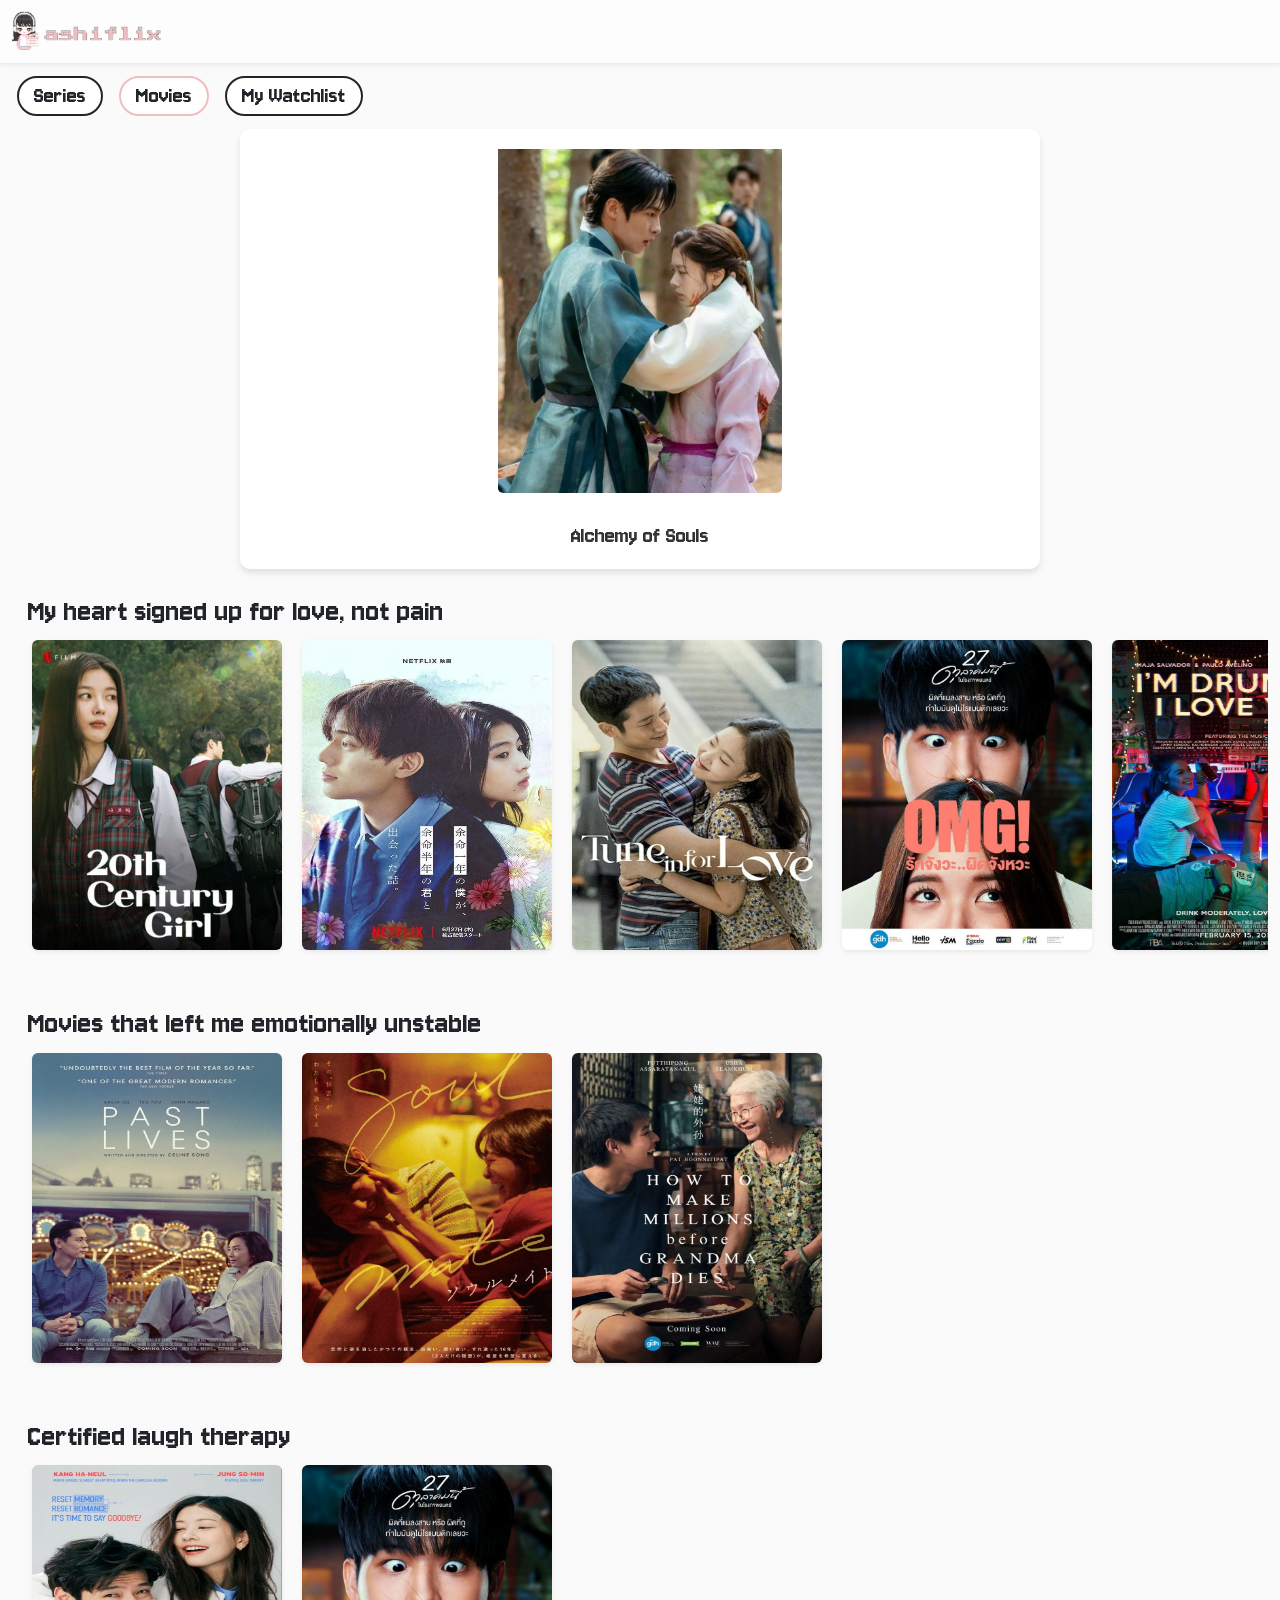
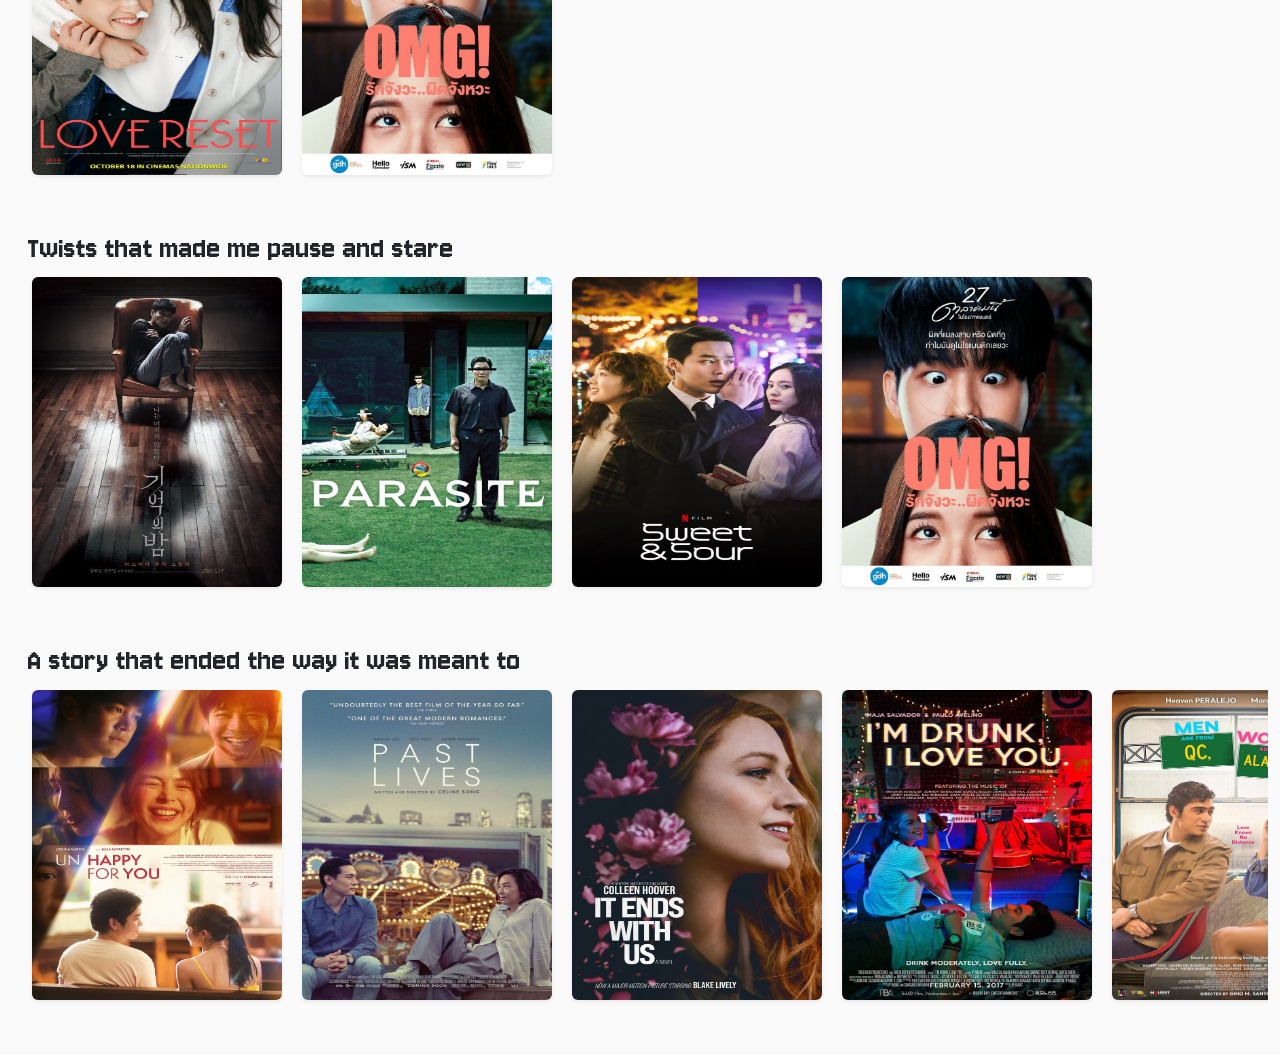
==== commit e60944c2: "few adjustments" ====
--- a/movies.html
+++ b/movies.html
@@ -16,7 +16,7 @@
 <nav class="navbar navbar-expand-lg sticky-top shadow-sm custom-blur">
   <div class="container-fluid">
    <a href="index.html" class="me-2">
-  <img src="/assets/logo.png" width="150" alt="Logo">
+  <img src="assets/logo.png" width="150" alt="Logo">
   </a>
   </div>
 </nav>
@@ -24,13 +24,13 @@
   <div class="category mt-2">
     <ul>
       <li class="category-item bg-white border-dark border border-2 rounded-pill">
-        <a class="category-link fs-2 text-dark" href="series.html">Series</a>
+        <a class="category-link fs-4 text-dark" href="series.html">Series</a>
       </li>
       <li class="category-item bg-white border-dark border border-2 rounded-pill active">
-        <a class="category-link fs-2 text-dark" href="movies.html">Movies</a>
+        <a class="category-link fs-4 text-dark" href="movies.html">Movies</a>
       </li>
       <li class="category-item bg-white border-dark border border-2 rounded-pill">
-        <a class="category-link fs-2 text-dark" href="watchlist.html">My Watchlist</a>
+        <a class="category-link fs-4 text-dark" href="watchlist.html">My Watchlist</a>
       </li>
     </ul>
   </div>
@@ -41,137 +41,137 @@
   </div>
   
   
-<h1 class="mt-4 mb-1 ms-3 fs-1">My heart signed up for love, not pain</h1>
+<h1 class="mt-4 mb-1 ms-3 fs-2">My heart signed up for love, not pain</h1>
 <div class="image-scroll-container">
   <div class="images-stack">
       <a href="shows-template.html?id=20th">
-        <img src="/assets/20th.jpg" class="img rounded shadow-sm">
+        <img src="assets/20th.jpg" class="img rounded shadow-sm">
       </a>
   </div>
   <div class="images-stack">
       <a href="shows-template.html?id=dc">
-        <img src="/assets/dc.jpg" class="img rounded shadow-sm">
+        <img src="assets/dc.jpg" class="img rounded shadow-sm">
       </a>
   </div>
   <div class="images-stack">
       <a href="shows-template.html?id=tifl">
-        <img src="/assets/tifl.jpg" class="img rounded shadow-sm">
+        <img src="assets/tifl.jpg" class="img rounded shadow-sm">
       </a>
   </div>
   <div class="images-stack">
       <a href="shows-template.html?id=omg">
-        <img src="/assets/omg.jpg" class="img rounded shadow-sm">
+        <img src="assets/omg.jpg" class="img rounded shadow-sm">
       </a>
   </div>
   <div class="images-stack">
       <a href="shows-template.html?id=idily">
-        <img src="/assets/idily.jpg" class="img rounded shadow-sm">
+        <img src="assets/idily.jpg" class="img rounded shadow-sm">
       </a>
   </div>
   <div class="images-stack">
       <a href="shows-template.html?id=lylt">
-        <img src="/assets/lylt.jpg" class="img rounded shadow-sm">
+        <img src="assets/lylt.jpg" class="img rounded shadow-sm">
       </a>
   </div>
   <div class="images-stack">
       <a href="shows-template.html?id=mw">
-        <img src="/assets/mw.jpg" class="img rounded shadow-sm">
+        <img src="assets/mw.jpg" class="img rounded shadow-sm">
       </a>
   </div>
   <div class="images-stack">
       <a href="shows-template.html?id=oywd">
-        <img src="/assets/oywd.jpg" class="img rounded shadow-sm">
+        <img src="assets/oywd.jpg" class="img rounded shadow-sm">
       </a>
   </div>
 </div>
 
-<h1 class="mt-0 mb-1 ms-3 fs-1">Movies that left me emotionally unstable</h1>
+<h1 class="mt-0 mb-1 ms-3 fs-2">Movies that left me emotionally unstable</h1>
 <div class="image-scroll-container">
   <div class="images-stack">
       <a href="shows-template.html?id=pl">
-        <img src="/assets/pl.jpg" class="img rounded shadow-sm">
+        <img src="assets/pl.jpg" class="img rounded shadow-sm">
       </a>
   </div>
   <div class="images-stack">
       <a href="shows-template.html?id=soulmate">
-        <img src="/assets/soulmate.jpg" class="img rounded shadow-sm">
+        <img src="assets/soulmate.jpg" class="img rounded shadow-sm">
       </a>
   </div>
   <div class="images-stack">
       <a href="shows-template.html?id=htmm">
-        <img src="/assets/htmm.jpg" class="img rounded shadow-sm">
+        <img src="assets/htmm.jpg" class="img rounded shadow-sm">
       </a>
   </div>
 </div>
 
-<h1 class="mt-0 mb-1 ms-3 fs-1">Certified laugh therapy</h1>
+<h1 class="mt-0 mb-1 ms-3 fs-2">Certified laugh therapy</h1>
 <div class="image-scroll-container">
   <div class="images-stack">
       <a href="shows-template.html?id=lr">
-        <img src="/assets/lr.jpg" class="img rounded shadow-sm">
+        <img src="assets/lr.jpg" class="img rounded shadow-sm">
       </a>
   </div>
   <div class="images-stack">
       <a href="shows-template.html?id=omg">
-        <img src="/assets/omg.jpg" class="img rounded shadow-sm">
+        <img src="assets/omg.jpg" class="img rounded shadow-sm">
       </a>
   </div>
 </div>
 
-<h1 class="mt-0 mb-1 ms-3 fs-1">Twists that made me pause and stare</h1>
+<h1 class="mt-0 mb-1 ms-3 fs-2">Twists that made me pause and stare</h1>
 <div class="image-scroll-container">
   <div class="images-stack">
       <a href="shows-template.html?id=forgotten">
-        <img src="/assets/forgotten.jpg" class="img rounded shadow-sm">
+        <img src="assets/forgotten.jpg" class="img rounded shadow-sm">
       </a>
   </div>
   <div class="images-stack">
       <a href="shows-template.html?id=parasite">
-        <img src="/assets/parasite.jpg" class="img rounded shadow-sm">
+        <img src="assets/parasite.jpg" class="img rounded shadow-sm">
       </a>
   </div>
   <div class="images-stack">
       <a href="shows-template.html?id=ss">
-        <img src="/assets/ss.jpg" class="img rounded shadow-sm">
+        <img src="assets/ss.jpg" class="img rounded shadow-sm">
       </a>
   </div>
   <div class="images-stack">
       <a href="shows-template.html?id=omg">
-        <img src="/assets/omg.jpg" class="img rounded shadow-sm">
+        <img src="assets/omg.jpg" class="img rounded shadow-sm">
       </a>
   </div>
 </div>
 
-<h1 class="mt-0 mb-1 ms-3 fs-1">A story that ended the way it was meant to</h1>
+<h1 class="mt-0 mb-1 ms-3 fs-2">A story that ended the way it was meant to</h1>
 <div class="image-scroll-container">
   <div class="images-stack">
       <a href="shows-template.html?id=ufy">
-        <img src="/assets/ufy.jpg" class="img rounded shadow-sm">
+        <img src="assets/ufy.jpg" class="img rounded shadow-sm">
       </a>
   </div>
   <div class="images-stack">
       <a href="shows-template.html?id=pl">
-        <img src="/assets/pl.jpg" class="img rounded shadow-sm">
+        <img src="assets/pl.jpg" class="img rounded shadow-sm">
       </a>
   </div>
   <div class="images-stack">
       <a href="shows-template.html?id=iewu">
-        <img src="/assets/iewu.jpg" class="img rounded shadow-sm">
+        <img src="assets/iewu.jpg" class="img rounded shadow-sm">
       </a>
   </div>
   <div class="images-stack">
       <a href="shows-template.html?id=idily">
-        <img src="/assets/idily.jpg" class="img rounded shadow-sm">
+        <img src="assets/idily.jpg" class="img rounded shadow-sm">
       </a>
   </div>
   <div class="images-stack">
       <a href="shows-template.html?id=mw">
-        <img src="/assets/mw.jpg" class="img rounded shadow-sm">
+        <img src="assets/mw.jpg" class="img rounded shadow-sm">
       </a>
   </div>
   <div class="images-stack">
       <a href="shows-template.html?id=thbt">
-        <img src="/assets/thbt.jpg" class="img rounded shadow-sm">
+        <img src="assets/thbt.jpg" class="img rounded shadow-sm">
       </a>
   </div>
 </div>
--- a/style.css
+++ b/style.css
@@ -158,15 +158,15 @@
   display: flex;
   align-items: center;
   width: fit-content;
-  height: 300px;
-  margin-left: 10px;
+  height: 400px;
+  margin-left: 20px;
   margin-bottom: 10px;
   margin-top: -40px;
 }
 
 .img {
-  width: 150px; 
-  height: 210px; 
+  width: 250px; 
+  height: 310px; 
   margin-right: 10px; 
   position: relative;
   transition: all 0.3s ease;
@@ -181,8 +181,8 @@
 }
 
 .main-img {
-  max-width: 70%;
-  height: 90%;
+  max-width: 50%;
+  height: 70%;
 }
 
 .reaction-img {
